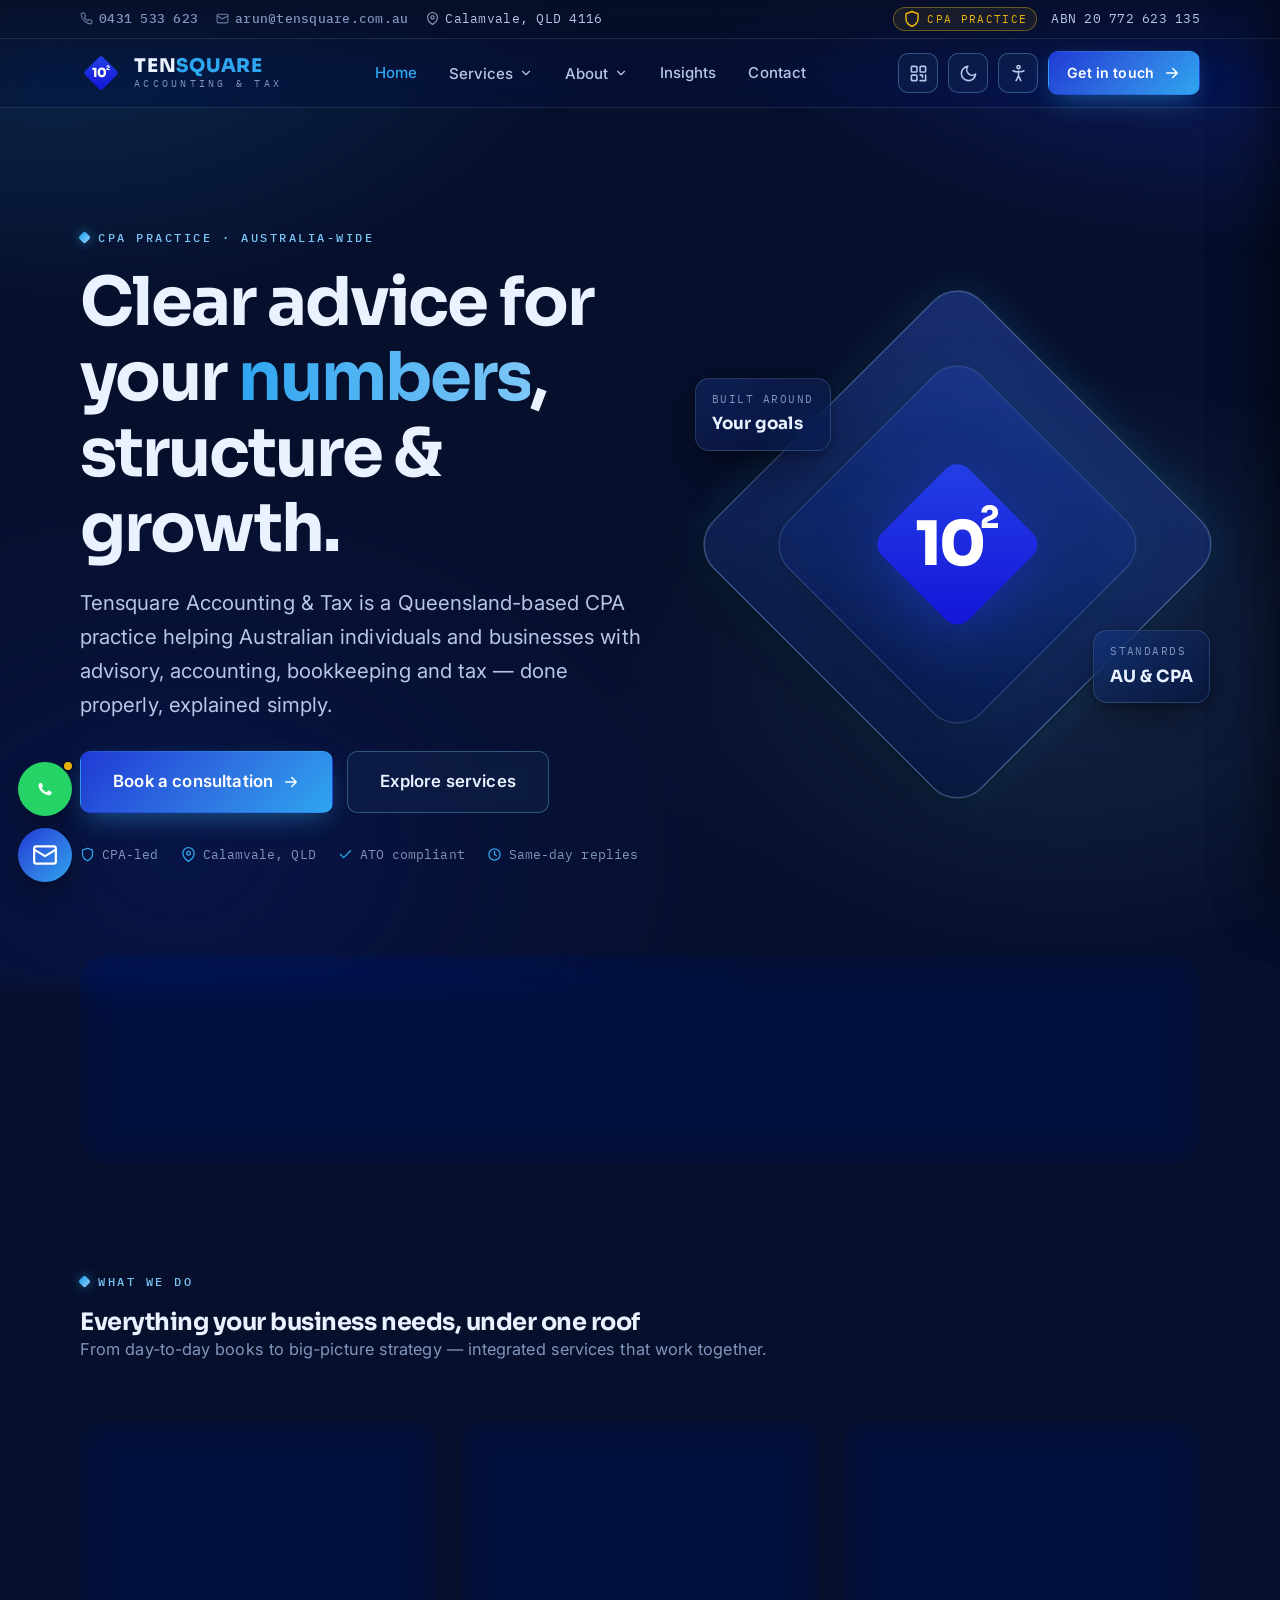
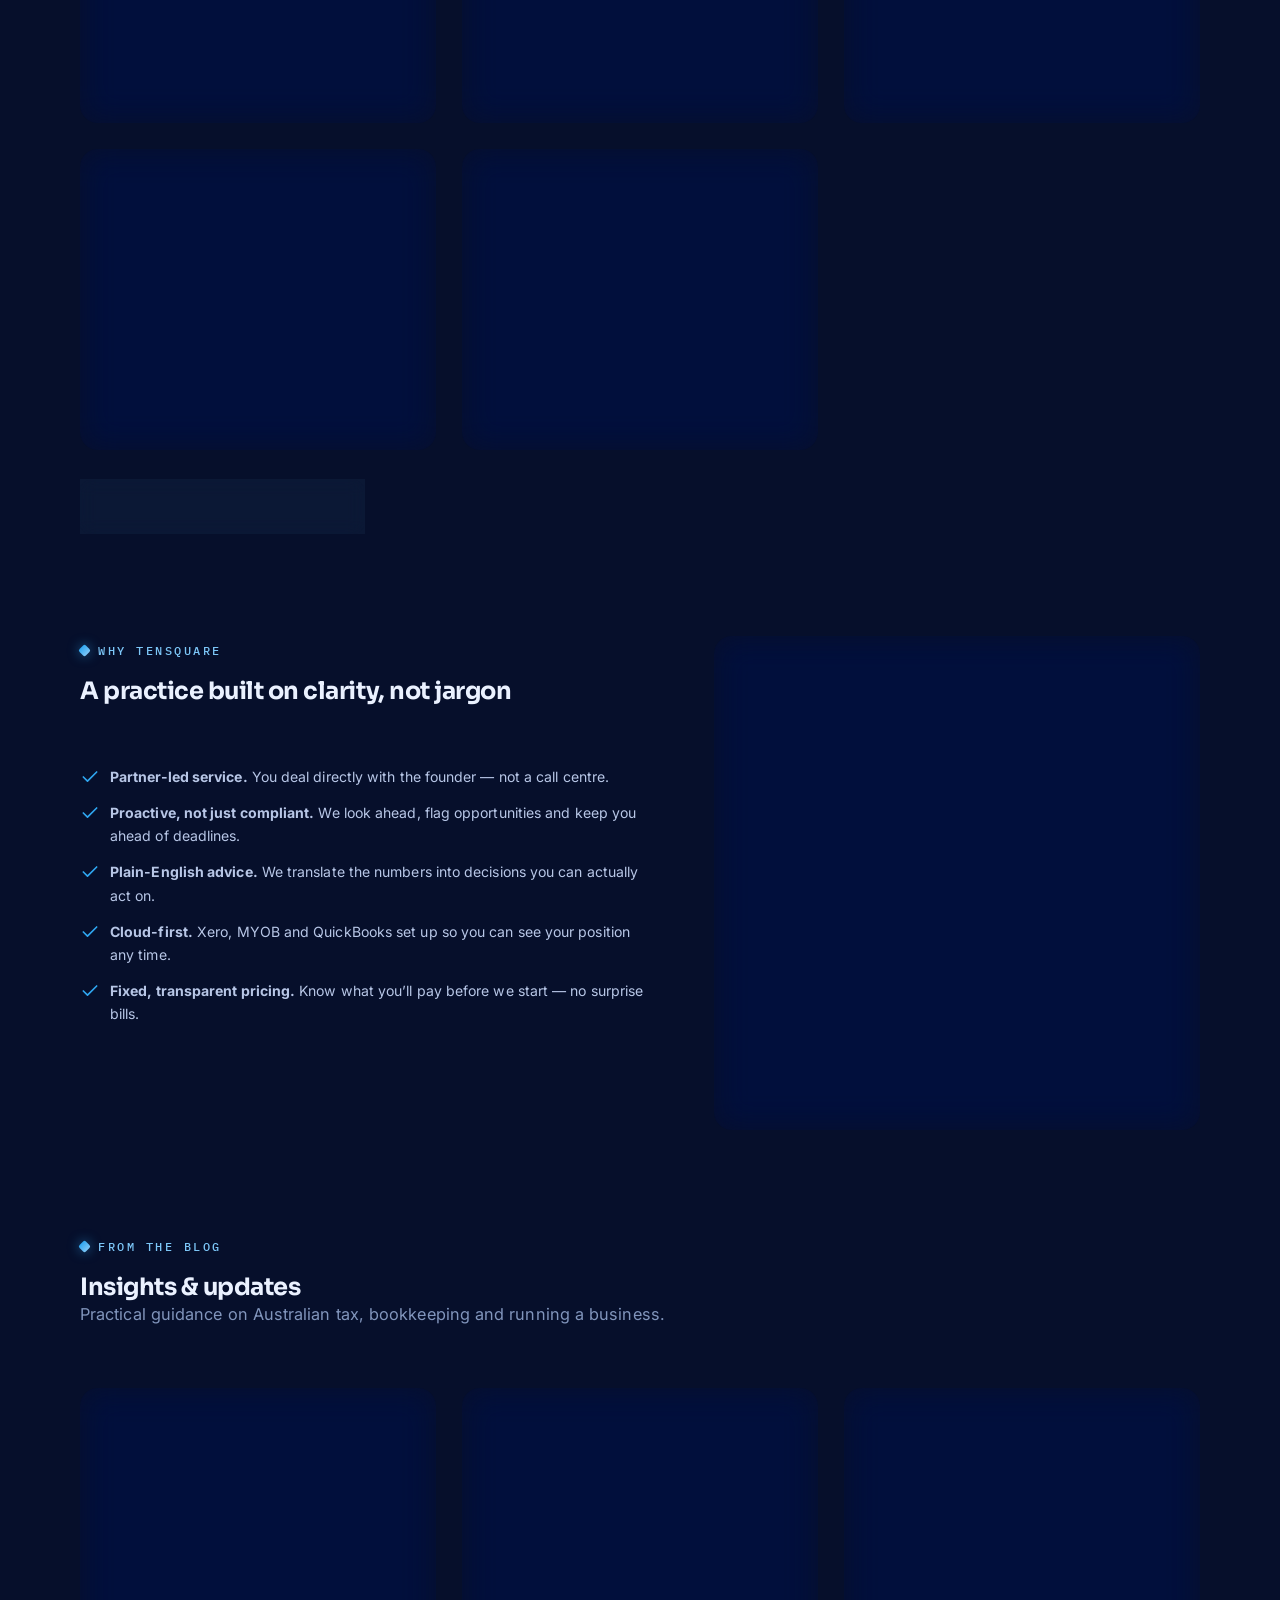
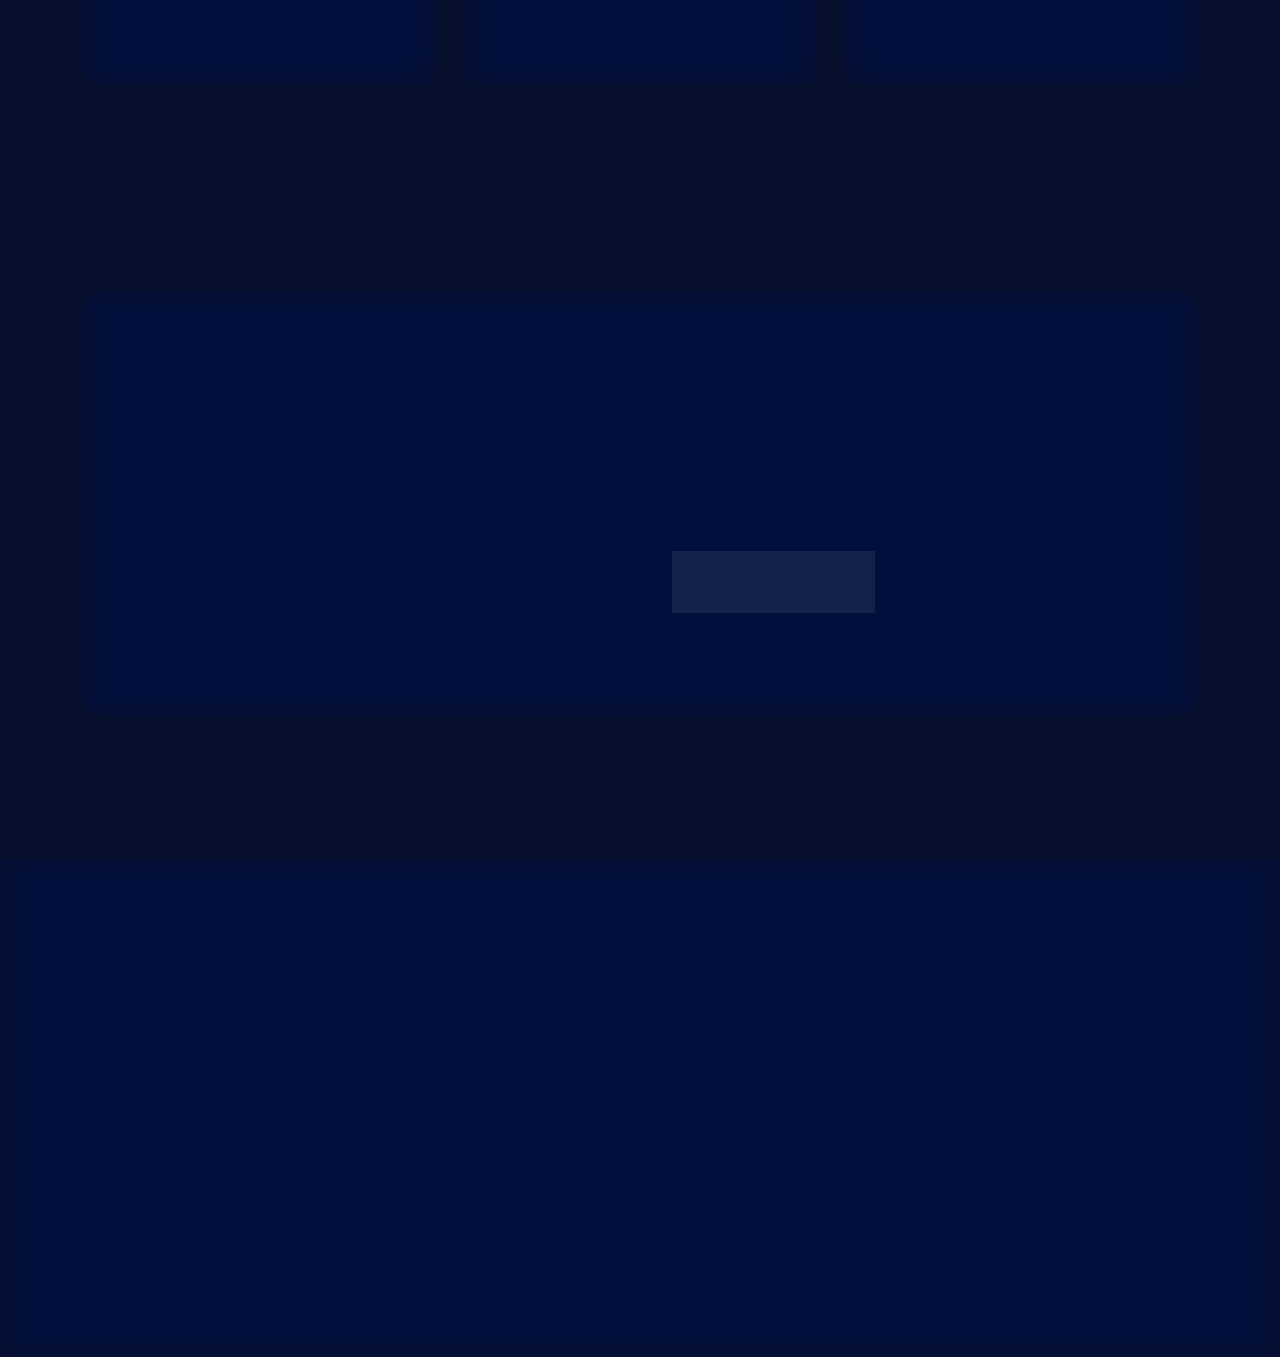
==== index.html @ 30f60955 "Add files via upload" ====
<!DOCTYPE html>
<html lang="en-AU" data-theme="dark">
<head>
<meta charset="utf-8">
<meta name="viewport" content="width=device-width, initial-scale=1">
<title>Tensquare Accounting &amp; Tax | CPA Advisory, Accounting &amp; Tax, Australia</title>
<meta name="description" content="Queensland-based CPA practice offering business advisory, finance, accounting, bookkeeping and tax compliance for individuals and businesses across Australia.">
<meta name="theme-color" content="#060F2B">
<link rel="canonical" href="https://tensquare.com.au/index.html">
<link rel="icon" href="data:image/svg+xml,%3Csvg xmlns='http://www.w3.org/2000/svg' viewBox='0 0 100 100'%3E%3Crect x='20' y='20' width='60' height='60' rx='8' transform='rotate(45 50 50)' fill='%231A1AE0'/%3E%3Ctext x='46' y='60' text-anchor='middle' font-family='sans-serif' font-weight='800' font-size='30' fill='white'%3E10%3C/text%3E%3Ctext x='66' y='42' text-anchor='middle' font-family='sans-serif' font-weight='800' font-size='15' fill='white'%3E2%3C/text%3E%3C/svg%3E">
<meta property="og:type" content="website">
<meta property="og:title" content="Tensquare Accounting &amp; Tax | CPA Advisory, Accounting &amp; Tax, Australia">
<meta property="og:description" content="Queensland-based CPA practice offering business advisory, finance, accounting, bookkeeping and tax compliance for individuals and businesses across Australia.">
<meta property="og:url" content="https://tensquare.com.au/index.html">
<meta property="og:site_name" content="Tensquare Accounting & Tax">
<meta name="twitter:card" content="summary_large_image">
<link rel="preconnect" href="https://fonts.googleapis.com">
<link rel="preconnect" href="https://fonts.gstatic.com" crossorigin>
<link href="https://fonts.googleapis.com/css2?family=Sora:wght@500;600;700;800&family=Inter:wght@400;500;600;700&family=IBM+Plex+Mono:wght@400;500&display=swap" rel="stylesheet">
<link rel="stylesheet" href="shared.css">
<script>(function(){try{var t=localStorage.getItem('tsq-theme')||'dark';document.documentElement.setAttribute('data-theme',t);var fs=localStorage.getItem('tsq-fs');if(fs)document.documentElement.style.setProperty('--a11y-fs',fs);['gray','underline','motion'].forEach(function(k){if(localStorage.getItem('tsq-a11y-'+k)==='1')document.documentElement.classList.add('a11y-'+k);});}catch(e){}})();</script>
<script type="application/ld+json">
{"@context":"https://schema.org","@type":"AccountingService","name":"Tensquare Accounting & Tax",
"description":"CPA practice in Calamvale, Queensland offering business advisory, finance, accounting, bookkeeping and tax compliance across Australia.",
"url":"https://tensquare.com.au","email":"arun@tensquare.com.au","telephone":"+61431533623","areaServed":"AU",
"address":{"@type":"PostalAddress","streetAddress":"16/20 Neiwand Street","addressLocality":"Calamvale","addressRegion":"QLD","postalCode":"4116","addressCountry":"AU"},
"founder":{"@type":"Person","name":"Arun Kalluparampil","jobTitle":"Principal & Founder"}}
</script>
</head>
<body>
<a href="#maincontent" class="skip">Skip to content</a>
<header class="nav">
  <div class="topbar">
    <div class="wrap">
      <div class="tb-left">
        <a class="tb-item" href="tel:0431533623"><svg class="" width="18" height="18" viewBox="0 0 24 24" fill="none" stroke="currentColor" stroke-width="2" stroke-linecap="round" stroke-linejoin="round" aria-hidden="true"><path d="M22 16.92v3a2 2 0 0 1-2.18 2 19.79 19.79 0 0 1-8.63-3.07 19.5 19.5 0 0 1-6-6 19.79 19.79 0 0 1-3.07-8.67A2 2 0 0 1 4.11 2h3a2 2 0 0 1 2 1.72c.13.96.36 1.9.7 2.81a2 2 0 0 1-.45 2.11L8.09 9.91a16 16 0 0 0 6 6l1.27-1.27a2 2 0 0 1 2.11-.45c.91.34 1.85.57 2.81.7A2 2 0 0 1 22 16.92z"/></svg>0431 533 623</a>
        <a class="tb-item hide-sm" href="mailto:arun@tensquare.com.au"><svg class="" width="18" height="18" viewBox="0 0 24 24" fill="none" stroke="currentColor" stroke-width="2" stroke-linecap="round" stroke-linejoin="round" aria-hidden="true"><rect x="2" y="4" width="20" height="16" rx="2"/><path d="m22 7-10 6L2 7"/></svg>arun@tensquare.com.au</a>
        <span class="tb-item hide-sm"><svg class="" width="18" height="18" viewBox="0 0 24 24" fill="none" stroke="currentColor" stroke-width="2" stroke-linecap="round" stroke-linejoin="round" aria-hidden="true"><path d="M21 10c0 7-9 13-9 13s-9-6-9-13a9 9 0 0 1 18 0z"/><circle cx="12" cy="10" r="3"/></svg>Calamvale, QLD 4116</span>
      </div>
      <div class="tb-right">
        <span class="cpa-chip"><svg class="" width="18" height="18" viewBox="0 0 24 24" fill="none" stroke="currentColor" stroke-width="2" stroke-linecap="round" stroke-linejoin="round" aria-hidden="true"><path d="M12 22s8-4 8-10V5l-8-3-8 3v7c0 6 8 10 8 10z"/></svg> CPA Practice</span>
        <span class="tb-item hide-sm">ABN 20 772 623 135</span>
      </div>
    </div>
  </div>
  <div class="navbar">
    <div class="wrap">
      <a class="brand" href="index.html" aria-label="Tensquare Accounting & Tax home">
        <svg class="mark" viewBox="0 0 100 100" role="img" aria-label="Tensquare mark">
  <defs>
    <linearGradient id="tsq" x1="0" y1="0" x2="1" y2="1">
      <stop offset="0" stop-color="var(--logo-diamond-1)"/>
      <stop offset="1" stop-color="var(--logo-diamond-2)"/>
    </linearGradient>
  </defs>
  <rect x="20" y="20" width="60" height="60" rx="8" transform="rotate(45 50 50)" fill="url(#tsq)"/>
  <g fill="var(--logo-glyph)">
    <text x="46" y="60" text-anchor="middle" font-family="Sora, sans-serif" font-weight="800" font-size="30" letter-spacing="-1">10</text>
    <text x="66" y="42" text-anchor="middle" font-family="Sora, sans-serif" font-weight="800" font-size="15">2</text>
  </g>
</svg>
        <span class="word"><span class="t1">TEN<b>SQUARE</b></span><span class="t2">Accounting &amp; Tax</span></span>
      </a>
      <nav aria-label="Primary">
        <ul class="menu">
          <li><a href="index.html" class="active">Home</a></li>
          <li class="has-drop"><button class="navlink" aria-haspopup="true">Services <svg class="chev" width="18" height="18" viewBox="0 0 24 24" fill="none" stroke="currentColor" stroke-width="2" stroke-linecap="round" stroke-linejoin="round" aria-hidden="true"><path d="M6 9l6 6 6-6"/></svg></button>
            <div class="dropdown"><a href="services.html#advisory"><span class="di"><svg class="" width="18" height="18" viewBox="0 0 24 24" fill="none" stroke="currentColor" stroke-width="2" stroke-linecap="round" stroke-linejoin="round" aria-hidden="true"><path d="M3 3v18h18"/><path d="m19 9-5 5-4-4-4 4"/></svg></span><span><span class="dt">Business Advisory</span><span class="dd">Strategy, structure &amp; growth</span></span></a><a href="services.html#finance"><span class="di"><svg class="" width="18" height="18" viewBox="0 0 24 24" fill="none" stroke="currentColor" stroke-width="2" stroke-linecap="round" stroke-linejoin="round" aria-hidden="true"><path d="M12 1v22M17 5H9.5a3.5 3.5 0 0 0 0 7h5a3.5 3.5 0 0 1 0 7H6"/></svg></span><span><span class="dt">Finance</span><span class="dd">Cash flow, forecasting &amp; CFO support</span></span></a><a href="services.html#accounting"><span class="di"><svg class="" width="18" height="18" viewBox="0 0 24 24" fill="none" stroke="currentColor" stroke-width="2" stroke-linecap="round" stroke-linejoin="round" aria-hidden="true"><rect x="4" y="2" width="16" height="20" rx="2"/><path d="M8 6h8M8 10h8M8 14h5"/></svg></span><span><span class="dt">Accounting</span><span class="dd">Year-end accounts &amp; financials</span></span></a><a href="services.html#bookkeeping"><span class="di"><svg class="" width="18" height="18" viewBox="0 0 24 24" fill="none" stroke="currentColor" stroke-width="2" stroke-linecap="round" stroke-linejoin="round" aria-hidden="true"><path d="M4 19.5A2.5 2.5 0 0 1 6.5 17H20"/><path d="M6.5 2H20v20H6.5A2.5 2.5 0 0 1 4 19.5v-15A2.5 2.5 0 0 1 6.5 2z"/></svg></span><span><span class="dt">Bookkeeping</span><span class="dd">BAS, payroll &amp; day-to-day books</span></span></a><a href="services.html#tax"><span class="di"><svg class="" width="18" height="18" viewBox="0 0 24 24" fill="none" stroke="currentColor" stroke-width="2" stroke-linecap="round" stroke-linejoin="round" aria-hidden="true"><path d="M3 9h18M9 21V9"/><rect x="3" y="3" width="18" height="18" rx="2"/></svg></span><span><span class="dt">Tax Compliance</span><span class="dd">Returns, planning &amp; ATO matters</span></span></a><a href="services.html"><span class="di"><svg class="" width="18" height="18" viewBox="0 0 24 24" fill="none" stroke="currentColor" stroke-width="2" stroke-linecap="round" stroke-linejoin="round" aria-hidden="true"><circle cx="12" cy="12" r="10"/><path d="M2 12h20M12 2a15 15 0 0 1 0 20 15 15 0 0 1 0-20z"/></svg></span><span><span class="dt">All Services &amp; Hub</span><span class="dd">Full services overview</span></span></a></div></li>
          <li class="has-drop"><button class="navlink" aria-haspopup="true">About <svg class="chev" width="18" height="18" viewBox="0 0 24 24" fill="none" stroke="currentColor" stroke-width="2" stroke-linecap="round" stroke-linejoin="round" aria-hidden="true"><path d="M6 9l6 6 6-6"/></svg></button>
            <div class="dropdown"><a href="about.html"><span class="di"><svg class="" width="18" height="18" viewBox="0 0 24 24" fill="none" stroke="currentColor" stroke-width="2" stroke-linecap="round" stroke-linejoin="round" aria-hidden="true"><circle cx="12" cy="12" r="10"/><path d="M12 16v-4M12 8h.01"/></svg></span><span><span class="dt">Our Story</span><span class="dd">About the practice</span></span></a><a href="team.html"><span class="di"><svg class="" width="18" height="18" viewBox="0 0 24 24" fill="none" stroke="currentColor" stroke-width="2" stroke-linecap="round" stroke-linejoin="round" aria-hidden="true"><path d="M17 21v-2a4 4 0 0 0-4-4H5a4 4 0 0 0-4 4v2"/><circle cx="9" cy="7" r="4"/><path d="M23 21v-2a4 4 0 0 0-3-3.87M16 3.13a4 4 0 0 1 0 7.75"/></svg></span><span><span class="dt">Our Team</span><span class="dd">Founder &amp; professionals</span></span></a><a href="testimonials.html"><span class="di"><svg class="" width="18" height="18" viewBox="0 0 24 24" fill="currentColor" stroke="none" aria-hidden="true"><path d="M12 2l3.09 6.26L22 9.27l-5 4.87 1.18 6.88L12 17.77l-6.18 3.25L7 14.14 2 9.27l6.91-1.01L12 2z"/></svg></span><span><span class="dt">Client Stories</span><span class="dd">Testimonials</span></span></a></div></li>
          <li><a href="insights.html">Insights</a></li>
          <li><a href="contact.html">Contact</a></li>
        </ul>
      </nav>
      <div class="nav-cta">
        <a href="business-card.html" class="icon-btn desk-only" title="Digital business card" aria-label="Digital business card"><svg class="" width="18" height="18" viewBox="0 0 24 24" fill="none" stroke="currentColor" stroke-width="2" stroke-linecap="round" stroke-linejoin="round" aria-hidden="true"><rect x="3" y="3" width="7" height="7" rx="1"/><rect x="14" y="3" width="7" height="7" rx="1"/><rect x="3" y="14" width="7" height="7" rx="1"/><path d="M14 14h3v3M21 14v7h-7"/></svg></a>
        <button class="icon-btn" id="themeToggle" title="Toggle light / dark" aria-label="Toggle light or dark theme"><svg class="" width="18" height="18" viewBox="0 0 24 24" fill="none" stroke="currentColor" stroke-width="2" stroke-linecap="round" stroke-linejoin="round" aria-hidden="true"><path d="M21 12.8A9 9 0 1 1 11.2 3a7 7 0 0 0 9.8 9.8z"/></svg></button>
        <button class="icon-btn" id="a11yToggle" title="Accessibility options" aria-label="Open accessibility options"><svg class="" width="18" height="18" viewBox="0 0 24 24" fill="none" stroke="currentColor" stroke-width="2" stroke-linecap="round" stroke-linejoin="round" aria-hidden="true"><circle cx="12" cy="4" r="2"/><path d="M19 8.5c-2 1-4.5 1.5-7 1.5s-5-.5-7-1.5M12 9v6M9 21l3-6 3 6"/></svg></button>
        <a href="contact.html" class="btn btn-primary btn-sm desk-only">Get in touch <svg class="" width="18" height="18" viewBox="0 0 24 24" fill="none" stroke="currentColor" stroke-width="2" stroke-linecap="round" stroke-linejoin="round" aria-hidden="true"><path d="M5 12h14M13 6l6 6-6 6"/></svg></a>
        <button class="icon-btn hamburger" id="hamburger" aria-label="Open menu" aria-expanded="false"><svg class="" width="18" height="18" viewBox="0 0 24 24" fill="none" stroke="currentColor" stroke-width="2" stroke-linecap="round" stroke-linejoin="round" aria-hidden="true"><path d="M3 6h18M3 12h18M3 18h18"/></svg></button>
      </div>
    </div>
  </div>
</header>

<div class="scrim" id="scrim"></div>
<aside class="mobile-menu" id="mobileMenu" aria-label="Mobile menu">
  <div class="mm-head">
    <span class="word"><span class="t1" style="color:var(--head);font-family:var(--font-d);font-weight:800;letter-spacing:.04em">TEN<b style="color:var(--azure)">SQUARE</b></span></span>
    <button class="icon-btn" id="mmClose" aria-label="Close menu"><svg class="" width="18" height="18" viewBox="0 0 24 24" fill="none" stroke="currentColor" stroke-width="2" stroke-linecap="round" stroke-linejoin="round" aria-hidden="true"><path d="M18 6 6 18M6 6l12 12"/></svg></button>
  </div>
  <a href="index.html">Home</a>
  <div class="mm-group"><div style="padding:13px 12px;color:var(--muted);font-family:var(--font-m);font-size:.74rem;letter-spacing:.12em;text-transform:uppercase">Services</div>
    <div class="mm-sub"><a href="services.html#advisory">Business Advisory</a><a href="services.html#finance">Finance</a><a href="services.html#accounting">Accounting</a><a href="services.html#bookkeeping">Bookkeeping</a><a href="services.html#tax">Tax Compliance</a><a href="services.html">All Services &amp; Hub</a></div></div>
  <div class="mm-group"><div style="padding:13px 12px;color:var(--muted);font-family:var(--font-m);font-size:.74rem;letter-spacing:.12em;text-transform:uppercase">About</div>
    <div class="mm-sub"><a href="about.html">Our Story</a><a href="team.html">Our Team</a><a href="testimonials.html">Client Stories</a></div></div>
  <a href="insights.html">Insights</a>
  <a href="contact.html">Contact</a>
  <a href="business-card.html">Digital Business Card</a>
  <a href="contact.html" class="btn btn-primary btn-block" style="margin-top:16px">Get in touch <svg class="" width="18" height="18" viewBox="0 0 24 24" fill="none" stroke="currentColor" stroke-width="2" stroke-linecap="round" stroke-linejoin="round" aria-hidden="true"><path d="M5 12h14M13 6l6 6-6 6"/></svg></a>
</aside>

<aside class="a11y-panel" id="a11yPanel" aria-label="Accessibility options">
  <div class="mm-head"><div><h3>Accessibility</h3></div><button class="icon-btn" id="a11yClose" aria-label="Close accessibility panel"><svg class="" width="18" height="18" viewBox="0 0 24 24" fill="none" stroke="currentColor" stroke-width="2" stroke-linecap="round" stroke-linejoin="round" aria-hidden="true"><path d="M18 6 6 18M6 6l12 12"/></svg></button></div>
  <p class="sub">Adjust the site for comfort. Your choices are remembered on this device.</p>
  <div class="a11y-row"><div><div class="lab">Text size</div><div class="desc">Scale all text (90&ndash;140%)</div></div>
    <div class="a11y-ctrl"><button id="fsMinus" aria-label="Decrease text size">A&minus;</button><button id="fsPlus" aria-label="Increase text size">A+</button></div></div>
  <div class="a11y-row"><div><div class="lab">Grayscale</div><div class="desc">Remove colour</div></div><button class="switch" id="swGray" role="switch" aria-checked="false" aria-label="Toggle grayscale"></button></div>
  <div class="a11y-row"><div><div class="lab">Underline links</div><div class="desc">Underline every link</div></div><button class="switch" id="swUnder" role="switch" aria-checked="false" aria-label="Toggle underline links"></button></div>
  <div class="a11y-row"><div><div class="lab">Reduce motion</div><div class="desc">Stop animations</div></div><button class="switch" id="swMotion" role="switch" aria-checked="false" aria-label="Toggle reduce motion"></button></div>
  <button class="btn btn-ghost btn-block" id="a11yReset" style="margin-top:18px">Reset all</button>
</aside>

<main id="maincontent">

<section class="hero">
  <div class="wrap">
    <div class="hero-grid">
      <div class="hero-copy">
        <span class="eyebrow">CPA Practice &middot; Australia-wide</span>
        <h1>Clear advice for your <span class="accent">numbers</span>, structure &amp; growth.</h1>
        <p class="lead">Tensquare Accounting &amp; Tax is a Queensland-based CPA practice helping Australian individuals and businesses with advisory, accounting, bookkeeping and tax &mdash; done properly, explained simply.</p>
        <div class="hero-cta">
          <a href="contact.html" class="btn btn-primary btn-lg">Book a consultation <svg class="" width="18" height="18" viewBox="0 0 24 24" fill="none" stroke="currentColor" stroke-width="2" stroke-linecap="round" stroke-linejoin="round" aria-hidden="true"><path d="M5 12h14M13 6l6 6-6 6"/></svg></a>
          <a href="services.html" class="btn btn-ghost btn-lg">Explore services</a>
        </div>
        <div class="hero-trust">
          <span><svg class="" width="18" height="18" viewBox="0 0 24 24" fill="none" stroke="currentColor" stroke-width="2" stroke-linecap="round" stroke-linejoin="round" aria-hidden="true"><path d="M12 22s8-4 8-10V5l-8-3-8 3v7c0 6 8 10 8 10z"/></svg> CPA-led</span>
          <span><svg class="" width="18" height="18" viewBox="0 0 24 24" fill="none" stroke="currentColor" stroke-width="2" stroke-linecap="round" stroke-linejoin="round" aria-hidden="true"><path d="M21 10c0 7-9 13-9 13s-9-6-9-13a9 9 0 0 1 18 0z"/><circle cx="12" cy="10" r="3"/></svg> Calamvale, QLD</span>
          <span><svg class="" width="18" height="18" viewBox="0 0 24 24" fill="none" stroke="currentColor" stroke-width="2" stroke-linecap="round" stroke-linejoin="round" aria-hidden="true"><path d="M20 6 9 17l-5-5"/></svg> ATO compliant</span>
          <span><svg class="" width="18" height="18" viewBox="0 0 24 24" fill="none" stroke="currentColor" stroke-width="2" stroke-linecap="round" stroke-linejoin="round" aria-hidden="true"><circle cx="12" cy="12" r="9"/><path d="M12 7v5l3 2"/></svg> Same-day replies</span>
        </div>
      </div>
      <div class="hero-visual">
        <div class="hero-diamond">
          <span class="ring"></span><span class="ring r2"></span>
          <svg class="mk" viewBox="0 0 100 100" role="img" aria-label="Tensquare mark">
  <defs>
    <linearGradient id="tsq" x1="0" y1="0" x2="1" y2="1">
      <stop offset="0" stop-color="var(--logo-diamond-1)"/>
      <stop offset="1" stop-color="var(--logo-diamond-2)"/>
    </linearGradient>
  </defs>
  <rect x="20" y="20" width="60" height="60" rx="8" transform="rotate(45 50 50)" fill="url(#tsq)"/>
  <g fill="var(--logo-glyph)">
    <text x="46" y="60" text-anchor="middle" font-family="Sora, sans-serif" font-weight="800" font-size="30" letter-spacing="-1">10</text>
    <text x="66" y="42" text-anchor="middle" font-family="Sora, sans-serif" font-weight="800" font-size="15">2</text>
  </g>
</svg>
        </div>
        <div class="hero-float hf-1"><div class="hf-k">Built around</div><div class="hf-v">Your goals</div></div>
        <div class="hero-float hf-2"><div class="hf-k">Standards</div><div class="hf-v">AU &amp; CPA</div></div>
      </div>
    </div>
  </div>
</section>

<section class="section" style="padding-top:0">
  <div class="wrap">
    <div class="grid g4 stats glass" style="border-radius:var(--rxl);padding:clamp(24px,3vw,36px)">
      <div class="stat"><div class="stat-n" style="font-family:var(--font-d);font-weight:800;font-size:clamp(1.6rem,3vw,2.3rem);color:var(--head)">5</div><div class="stat-l" style="color:var(--muted);font-size:.86rem;margin-top:4px">Core service areas</div></div>
      <div class="stat"><div class="stat-n" style="font-family:var(--font-d);font-weight:800;font-size:clamp(1.6rem,3vw,2.3rem);color:var(--head)">CPA</div><div class="stat-l" style="color:var(--muted);font-size:.86rem;margin-top:4px">Qualified &amp; regulated</div></div>
      <div class="stat"><div class="stat-n" style="font-family:var(--font-d);font-weight:800;font-size:clamp(1.6rem,3vw,2.3rem);color:var(--head)">AU</div><div class="stat-l" style="color:var(--muted);font-size:.86rem;margin-top:4px">Australia-wide service</div></div>
      <div class="stat"><div class="stat-n" style="font-family:var(--font-d);font-weight:800;font-size:clamp(1.6rem,3vw,2.3rem);color:var(--head)">1:1</div><div class="stat-l" style="color:var(--muted);font-size:.86rem;margin-top:4px">Personal partner contact</div></div>
    </div>
  </div>
</section>

<section class="section" style="padding-top:0">
  <div class="wrap">
    <div class="section-head"><span class="eyebrow">What we do</span><h2>Everything your business needs, under one roof</h2><p class="kicker">From day-to-day books to big-picture strategy &mdash; integrated services that work together.</p></div>
    <div class="grid g3"><a class="card glass" href="services.html#advisory" style="display:block">
  <span class="di" style="width:50px;height:50px;border-radius:13px;display:grid;place-items:center;color:var(--azure);background:var(--glass-bg-strong);border:1px solid var(--glass-stroke);margin-bottom:18px"><svg class="" width="18" height="18" viewBox="0 0 24 24" fill="none" stroke="currentColor" stroke-width="2" stroke-linecap="round" stroke-linejoin="round" aria-hidden="true"><path d="M3 3v18h18"/><path d="m19 9-5 5-4-4-4 4"/></svg></span>
  <h3 style="font-size:1.22rem;margin-bottom:8px">Business Advisory</h3>
  <p style="color:var(--muted);font-size:.95rem;margin-bottom:14px">Practical, plain-English advice to help you make confident decisions &mdash; from choosing the right business structure to planning your next stage of growth.</p>
  <span style="font-family:var(--font-m);font-size:.78rem;letter-spacing:.04em;color:var(--azure);display:inline-flex;align-items:center;gap:6px">Learn more <svg class="" width="18" height="18" viewBox="0 0 24 24" fill="none" stroke="currentColor" stroke-width="2" stroke-linecap="round" stroke-linejoin="round" aria-hidden="true"><path d="M5 12h14M13 6l6 6-6 6"/></svg></span>
</a><a class="card glass" href="services.html#finance" style="display:block">
  <span class="di" style="width:50px;height:50px;border-radius:13px;display:grid;place-items:center;color:var(--azure);background:var(--glass-bg-strong);border:1px solid var(--glass-stroke);margin-bottom:18px"><svg class="" width="18" height="18" viewBox="0 0 24 24" fill="none" stroke="currentColor" stroke-width="2" stroke-linecap="round" stroke-linejoin="round" aria-hidden="true"><path d="M12 1v22M17 5H9.5a3.5 3.5 0 0 0 0 7h5a3.5 3.5 0 0 1 0 7H6"/></svg></span>
  <h3 style="font-size:1.22rem;margin-bottom:8px">Finance</h3>
  <p style="color:var(--muted);font-size:.95rem;margin-bottom:14px">Outsourced finance support that gives you the numbers and insight of a CFO without the full-time cost &mdash; so you always know where you stand.</p>
  <span style="font-family:var(--font-m);font-size:.78rem;letter-spacing:.04em;color:var(--azure);display:inline-flex;align-items:center;gap:6px">Learn more <svg class="" width="18" height="18" viewBox="0 0 24 24" fill="none" stroke="currentColor" stroke-width="2" stroke-linecap="round" stroke-linejoin="round" aria-hidden="true"><path d="M5 12h14M13 6l6 6-6 6"/></svg></span>
</a><a class="card glass" href="services.html#accounting" style="display:block">
  <span class="di" style="width:50px;height:50px;border-radius:13px;display:grid;place-items:center;color:var(--azure);background:var(--glass-bg-strong);border:1px solid var(--glass-stroke);margin-bottom:18px"><svg class="" width="18" height="18" viewBox="0 0 24 24" fill="none" stroke="currentColor" stroke-width="2" stroke-linecap="round" stroke-linejoin="round" aria-hidden="true"><rect x="4" y="2" width="16" height="20" rx="2"/><path d="M8 6h8M8 10h8M8 14h5"/></svg></span>
  <h3 style="font-size:1.22rem;margin-bottom:8px">Accounting</h3>
  <p style="color:var(--muted);font-size:.95rem;margin-bottom:14px">Accurate, compliant financial statements prepared to Australian Accounting Standards &mdash; and explained in a way that actually makes sense.</p>
  <span style="font-family:var(--font-m);font-size:.78rem;letter-spacing:.04em;color:var(--azure);display:inline-flex;align-items:center;gap:6px">Learn more <svg class="" width="18" height="18" viewBox="0 0 24 24" fill="none" stroke="currentColor" stroke-width="2" stroke-linecap="round" stroke-linejoin="round" aria-hidden="true"><path d="M5 12h14M13 6l6 6-6 6"/></svg></span>
</a><a class="card glass" href="services.html#bookkeeping" style="display:block">
  <span class="di" style="width:50px;height:50px;border-radius:13px;display:grid;place-items:center;color:var(--azure);background:var(--glass-bg-strong);border:1px solid var(--glass-stroke);margin-bottom:18px"><svg class="" width="18" height="18" viewBox="0 0 24 24" fill="none" stroke="currentColor" stroke-width="2" stroke-linecap="round" stroke-linejoin="round" aria-hidden="true"><path d="M4 19.5A2.5 2.5 0 0 1 6.5 17H20"/><path d="M6.5 2H20v20H6.5A2.5 2.5 0 0 1 4 19.5v-15A2.5 2.5 0 0 1 6.5 2z"/></svg></span>
  <h3 style="font-size:1.22rem;margin-bottom:8px">Bookkeeping</h3>
  <p style="color:var(--muted);font-size:.95rem;margin-bottom:14px">Reliable, up-to-date books that keep you compliant and free you to run your business &mdash; with BAS and payroll handled properly.</p>
  <span style="font-family:var(--font-m);font-size:.78rem;letter-spacing:.04em;color:var(--azure);display:inline-flex;align-items:center;gap:6px">Learn more <svg class="" width="18" height="18" viewBox="0 0 24 24" fill="none" stroke="currentColor" stroke-width="2" stroke-linecap="round" stroke-linejoin="round" aria-hidden="true"><path d="M5 12h14M13 6l6 6-6 6"/></svg></span>
</a><a class="card glass" href="services.html#tax" style="display:block">
  <span class="di" style="width:50px;height:50px;border-radius:13px;display:grid;place-items:center;color:var(--azure);background:var(--glass-bg-strong);border:1px solid var(--glass-stroke);margin-bottom:18px"><svg class="" width="18" height="18" viewBox="0 0 24 24" fill="none" stroke="currentColor" stroke-width="2" stroke-linecap="round" stroke-linejoin="round" aria-hidden="true"><path d="M3 9h18M9 21V9"/><rect x="3" y="3" width="18" height="18" rx="2"/></svg></span>
  <h3 style="font-size:1.22rem;margin-bottom:8px">Tax Compliance</h3>
  <p style="color:var(--muted);font-size:.95rem;margin-bottom:14px">Tax done right &mdash; lodged on time, structured legally to minimise what you owe, and backed by clear advice when the ATO comes knocking.</p>
  <span style="font-family:var(--font-m);font-size:.78rem;letter-spacing:.04em;color:var(--azure);display:inline-flex;align-items:center;gap:6px">Learn more <svg class="" width="18" height="18" viewBox="0 0 24 24" fill="none" stroke="currentColor" stroke-width="2" stroke-linecap="round" stroke-linejoin="round" aria-hidden="true"><path d="M5 12h14M13 6l6 6-6 6"/></svg></span>
</a></div>
    <div class="pill-row" style="margin-top:30px"><a href="services.html" class="btn btn-ghost">View the full Services Hub <svg class="" width="18" height="18" viewBox="0 0 24 24" fill="none" stroke="currentColor" stroke-width="2" stroke-linecap="round" stroke-linejoin="round" aria-hidden="true"><path d="M5 12h14M13 6l6 6-6 6"/></svg></a></div>
  </div>
</section>

<section class="section" style="padding-top:0">
  <div class="wrap">
    <div class="hero-grid" style="align-items:start">
      <div>
        <div class="section-head"><span class="eyebrow">Why Tensquare</span><h2>A practice built on clarity, not jargon</h2></div>
        <div class="ticks">
          <div class="checkrow"><svg class="" width="18" height="18" viewBox="0 0 24 24" fill="none" stroke="currentColor" stroke-width="2" stroke-linecap="round" stroke-linejoin="round" aria-hidden="true"><path d="M20 6 9 17l-5-5"/></svg><span><b>Partner-led service.</b> You deal directly with the founder &mdash; not a call centre.</span></div>
          <div class="checkrow"><svg class="" width="18" height="18" viewBox="0 0 24 24" fill="none" stroke="currentColor" stroke-width="2" stroke-linecap="round" stroke-linejoin="round" aria-hidden="true"><path d="M20 6 9 17l-5-5"/></svg><span><b>Proactive, not just compliant.</b> We look ahead, flag opportunities and keep you ahead of deadlines.</span></div>
          <div class="checkrow"><svg class="" width="18" height="18" viewBox="0 0 24 24" fill="none" stroke="currentColor" stroke-width="2" stroke-linecap="round" stroke-linejoin="round" aria-hidden="true"><path d="M20 6 9 17l-5-5"/></svg><span><b>Plain-English advice.</b> We translate the numbers into decisions you can actually act on.</span></div>
          <div class="checkrow"><svg class="" width="18" height="18" viewBox="0 0 24 24" fill="none" stroke="currentColor" stroke-width="2" stroke-linecap="round" stroke-linejoin="round" aria-hidden="true"><path d="M20 6 9 17l-5-5"/></svg><span><b>Cloud-first.</b> Xero, MYOB and QuickBooks set up so you can see your position any time.</span></div>
          <div class="checkrow"><svg class="" width="18" height="18" viewBox="0 0 24 24" fill="none" stroke="currentColor" stroke-width="2" stroke-linecap="round" stroke-linejoin="round" aria-hidden="true"><path d="M20 6 9 17l-5-5"/></svg><span><b>Fixed, transparent pricing.</b> Know what you&rsquo;ll pay before we start &mdash; no surprise bills.</span></div>
        </div>
      </div>
      <div class="card glass glow">
        <span class="eyebrow"><svg class="" width="18" height="18" viewBox="0 0 24 24" fill="none" stroke="currentColor" stroke-width="2" stroke-linecap="round" stroke-linejoin="round" aria-hidden="true"><circle cx="6" cy="19" r="3"/><circle cx="18" cy="5" r="3"/><path d="M9 19h6a4 4 0 0 0 0-8H9a4 4 0 0 1 0-8h6"/></svg> How we work</span>
        <div class="steps" style="margin-top:8px">
          <div class="step glass"><span class="di" style="width:38px;height:38px;border-radius:10px;display:grid;place-items:center;color:var(--azure);background:var(--glass-bg-strong);border:1px solid var(--glass-stroke);flex:none">1</span><div><h3 style="font-size:1.05rem;margin-bottom:3px">Discover</h3><p style="color:var(--muted);font-size:.9rem">A free, no-obligation chat to understand your goals and where you are now.</p></div></div>
          <div class="step glass"><span class="di" style="width:38px;height:38px;border-radius:10px;display:grid;place-items:center;color:var(--azure);background:var(--glass-bg-strong);border:1px solid var(--glass-stroke);flex:none">2</span><div><h3 style="font-size:1.05rem;margin-bottom:3px">Plan</h3><p style="color:var(--muted);font-size:.9rem">A clear scope and fixed quote covering exactly what you need.</p></div></div>
          <div class="step glass"><span class="di" style="width:38px;height:38px;border-radius:10px;display:grid;place-items:center;color:var(--azure);background:var(--glass-bg-strong);border:1px solid var(--glass-stroke);flex:none">3</span><div><h3 style="font-size:1.05rem;margin-bottom:3px">Deliver</h3><p style="color:var(--muted);font-size:.9rem">We get to work, keep you informed, and stay available year-round.</p></div></div>
        </div>
      </div>
    </div>
  </div>
</section>

<section class="section" style="padding-top:0">
  <div class="wrap">
    <div class="section-head"><span class="eyebrow">From the blog</span><h2>Insights &amp; updates</h2><p class="kicker">Practical guidance on Australian tax, bookkeeping and running a business.</p></div>
    <div class="grid g3">
      <a class="card glass" href="post-tax-time-2026.html" style="display:block">
  <span class="chip" style="margin-bottom:14px;display:inline-block">Tax</span>
  <h3 style="font-size:1.14rem;margin-bottom:8px;line-height:1.3">Tax time 2026: what individuals &amp; small businesses should prepare</h3>
  <p style="color:var(--muted);font-size:.92rem;margin-bottom:14px">A simple checklist to get organised before you lodge &mdash; deductions, records and key dates.</p>
  <span style="font-family:var(--font-m);font-size:.78rem;color:var(--azure);display:inline-flex;align-items:center;gap:6px">Read article <svg class="" width="18" height="18" viewBox="0 0 24 24" fill="none" stroke="currentColor" stroke-width="2" stroke-linecap="round" stroke-linejoin="round" aria-hidden="true"><path d="M5 12h14M13 6l6 6-6 6"/></svg></span>
</a>
      <a class="card glass" href="post-bas-bookkeeping.html" style="display:block">
  <span class="chip" style="margin-bottom:14px;display:inline-block">Bookkeeping</span>
  <h3 style="font-size:1.14rem;margin-bottom:8px;line-height:1.3">BAS without the stress: a quarterly rhythm that works</h3>
  <p style="color:var(--muted);font-size:.92rem;margin-bottom:14px">How a little monthly discipline makes Business Activity Statements painless.</p>
  <span style="font-family:var(--font-m);font-size:.78rem;color:var(--azure);display:inline-flex;align-items:center;gap:6px">Read article <svg class="" width="18" height="18" viewBox="0 0 24 24" fill="none" stroke="currentColor" stroke-width="2" stroke-linecap="round" stroke-linejoin="round" aria-hidden="true"><path d="M5 12h14M13 6l6 6-6 6"/></svg></span>
</a>
      <a class="card glass" href="post-business-structure.html" style="display:block">
  <span class="chip" style="margin-bottom:14px;display:inline-block">Advisory</span>
  <h3 style="font-size:1.14rem;margin-bottom:8px;line-height:1.3">Sole trader, company or trust? Choosing the right structure</h3>
  <p style="color:var(--muted);font-size:.92rem;margin-bottom:14px">The trade-offs of each Australian business structure &mdash; in plain English.</p>
  <span style="font-family:var(--font-m);font-size:.78rem;color:var(--azure);display:inline-flex;align-items:center;gap:6px">Read article <svg class="" width="18" height="18" viewBox="0 0 24 24" fill="none" stroke="currentColor" stroke-width="2" stroke-linecap="round" stroke-linejoin="round" aria-hidden="true"><path d="M5 12h14M13 6l6 6-6 6"/></svg></span>
</a>
    </div>
  </div>
</section>


<section class="section">
  <div class="wrap">
    <div class="cta-band glass glow">
      <span class="eyebrow" style="justify-content:center"><svg class="" width="18" height="18" viewBox="0 0 24 24" fill="none" stroke="currentColor" stroke-width="2" stroke-linecap="round" stroke-linejoin="round" aria-hidden="true"><path d="M12 3v4M12 17v4M3 12h4M17 12h4M5.6 5.6l2.8 2.8M15.6 15.6l2.8 2.8M18.4 5.6l-2.8 2.8M8.4 15.6l-2.8 2.8"/></svg> Let&rsquo;s talk</span>
      <h2 style="font-size:clamp(1.8rem,4vw,2.8rem);margin-bottom:14px">Ready when you are.</h2>
      <p class="kicker" style="max-width:620px;margin:0 auto 26px">Book a free, no-obligation chat and see how we can help your business or personal finances.</p>
      <div class="hero-cta" style="justify-content:center"><a href="contact.html" class="btn btn-primary btn-lg">Book a consultation <svg class="" width="18" height="18" viewBox="0 0 24 24" fill="none" stroke="currentColor" stroke-width="2" stroke-linecap="round" stroke-linejoin="round" aria-hidden="true"><path d="M5 12h14M13 6l6 6-6 6"/></svg></a><a href="services.html" class="btn btn-ghost btn-lg">Explore services</a></div>
    </div>
  </div>
</section>

</main>

<footer class="site">
  <div class="wrap">
    <div class="footer-main">
      <div class="f-about">
        <a class="brand" href="index.html" aria-label="Tensquare Accounting & Tax home"><svg class="mark" viewBox="0 0 100 100" role="img" aria-label="Tensquare mark">
  <defs>
    <linearGradient id="tsq" x1="0" y1="0" x2="1" y2="1">
      <stop offset="0" stop-color="var(--logo-diamond-1)"/>
      <stop offset="1" stop-color="var(--logo-diamond-2)"/>
    </linearGradient>
  </defs>
  <rect x="20" y="20" width="60" height="60" rx="8" transform="rotate(45 50 50)" fill="url(#tsq)"/>
  <g fill="var(--logo-glyph)">
    <text x="46" y="60" text-anchor="middle" font-family="Sora, sans-serif" font-weight="800" font-size="30" letter-spacing="-1">10</text>
    <text x="66" y="42" text-anchor="middle" font-family="Sora, sans-serif" font-weight="800" font-size="15">2</text>
  </g>
</svg>
          <span class="word"><span class="t1">TEN<b>SQUARE</b></span><span class="t2">Accounting &amp; Tax</span></span></a>
        <p>A Queensland-based CPA practice helping Australian individuals and businesses with advisory, accounting, bookkeeping and tax &mdash; clear advice, done properly.</p>
        <span class="cpa-chip"><svg class="" width="18" height="18" viewBox="0 0 24 24" fill="none" stroke="currentColor" stroke-width="2" stroke-linecap="round" stroke-linejoin="round" aria-hidden="true"><path d="M12 22s8-4 8-10V5l-8-3-8 3v7c0 6 8 10 8 10z"/></svg> CPA Practice</span>
      </div>
      <div><h4>Services</h4><ul><li><a href="services.html#advisory">Business Advisory</a></li><li><a href="services.html#finance">Finance</a></li><li><a href="services.html#accounting">Accounting</a></li><li><a href="services.html#bookkeeping">Bookkeeping</a></li><li><a href="services.html#tax">Tax Compliance</a></li><li><a href="services.html">Services Hub</a></li></ul></div>
      <div><h4>Company</h4><ul>
        <li><a href="about.html">About</a></li>
        <li><a href="team.html">Our Team</a></li>
        <li><a href="insights.html">Insights</a></li>
        <li><a href="testimonials.html">Client Stories</a></li>
        <li><a href="business-card.html">Digital Card</a></li>
        <li><a href="contact.html">Contact</a></li>
      </ul></div>
      <div>
        <h4>Get in touch</h4>
        <div class="f-contact">
          <a href="tel:0431533623"><svg class="" width="18" height="18" viewBox="0 0 24 24" fill="none" stroke="currentColor" stroke-width="2" stroke-linecap="round" stroke-linejoin="round" aria-hidden="true"><path d="M22 16.92v3a2 2 0 0 1-2.18 2 19.79 19.79 0 0 1-8.63-3.07 19.5 19.5 0 0 1-6-6 19.79 19.79 0 0 1-3.07-8.67A2 2 0 0 1 4.11 2h3a2 2 0 0 1 2 1.72c.13.96.36 1.9.7 2.81a2 2 0 0 1-.45 2.11L8.09 9.91a16 16 0 0 0 6 6l1.27-1.27a2 2 0 0 1 2.11-.45c.91.34 1.85.57 2.81.7A2 2 0 0 1 22 16.92z"/></svg><span>0431 533 623</span></a>
          <a href="mailto:arun@tensquare.com.au"><svg class="" width="18" height="18" viewBox="0 0 24 24" fill="none" stroke="currentColor" stroke-width="2" stroke-linecap="round" stroke-linejoin="round" aria-hidden="true"><rect x="2" y="4" width="20" height="16" rx="2"/><path d="m22 7-10 6L2 7"/></svg><span>arun@tensquare.com.au</span></a>
          <a href="https://www.google.com/maps/search/?api=1&amp;query=16/20+Neiwand+Street,+Calamvale+QLD+4116" target="_blank" rel="noopener"><svg class="" width="18" height="18" viewBox="0 0 24 24" fill="none" stroke="currentColor" stroke-width="2" stroke-linecap="round" stroke-linejoin="round" aria-hidden="true"><path d="M21 10c0 7-9 13-9 13s-9-6-9-13a9 9 0 0 1 18 0z"/><circle cx="12" cy="10" r="3"/></svg><span>16/20 Neiwand Street, Calamvale QLD 4116</span></a>
        </div>
        <h4 style="margin-top:22px">Newsletter</h4>
        <p style="font-size:.86rem;color:var(--muted);margin-bottom:6px">Occasional Australian tax &amp; business updates.</p>
        <form class="news-form" id="newsForm">
          <input type="email" id="newsEmail" placeholder="you@email.com" aria-label="Email for newsletter" required>
          <button class="btn btn-primary btn-sm" type="submit">Join</button>
        </form>
        <div class="form-status" id="newsStatus"></div>
      </div>
    </div>
    <div class="footer-bottom">
      <div>
        <p>&copy; 2026 Tensquare Accounting & Tax. All rights reserved. &nbsp;<span class="abn-line">ABN 20 772 623 135</span></p>
        <p class="psl">Liability limited by a scheme approved under Professional Standards Legislation.</p>
      </div>
      <div class="legal-links">
        <a href="privacy.html">Privacy</a>
        <a href="terms.html">Terms</a>
        <a href="contact.html">Contact</a>
      </div>
    </div>
  </div>
</footer>

<div class="floats">
  <button class="float-btn float-wa" id="waOpen" aria-label="Chat on WhatsApp" title="WhatsApp"><svg class="" width="18" height="18" viewBox="0 0 24 24" fill="currentColor" stroke="none" aria-hidden="true"><path d="M17.5 14.4c-.3-.15-1.7-.85-2-.95-.27-.1-.47-.15-.67.15-.2.3-.77.94-.94 1.13-.17.2-.35.22-.65.07-.3-.15-1.26-.46-2.4-1.48-.9-.8-1.5-1.77-1.67-2.07-.17-.3-.02-.46.13-.6.13-.13.3-.35.45-.52.15-.17.2-.3.3-.5.1-.2.05-.37-.02-.52-.08-.15-.67-1.6-.92-2.2-.24-.58-.49-.5-.67-.5l-.57-.01c-.2 0-.52.07-.8.37s-1.05 1.02-1.05 2.5 1.08 2.9 1.23 3.1c.15.2 2.12 3.24 5.14 4.54.72.31 1.28.5 1.71.63.72.23 1.37.2 1.89.12.58-.09 1.7-.7 1.94-1.36.24-.67.24-1.24.17-1.36-.07-.12-.27-.2-.57-.34z"/><path d="M12 2a10 10 0 0 0-8.6 15.06L2 22l5.05-1.32A10 10 0 1 0 12 2z" fill="none"/></svg><span class="pulse"></span></button>
  <button class="float-btn float-mail" id="mailOpen" aria-label="Send an email" title="Email"><svg class="" width="18" height="18" viewBox="0 0 24 24" fill="none" stroke="currentColor" stroke-width="2" stroke-linecap="round" stroke-linejoin="round" aria-hidden="true"><rect x="2" y="4" width="20" height="16" rx="2"/><path d="m22 7-10 6L2 7"/></svg></button>
</div>

<div class="popup" id="waPopup" role="dialog" aria-label="WhatsApp enquiry">
  <div class="popup-head"><span class="ph-ic" style="background:#25D366"><svg class="" width="18" height="18" viewBox="0 0 24 24" fill="currentColor" stroke="none" aria-hidden="true"><path d="M17.5 14.4c-.3-.15-1.7-.85-2-.95-.27-.1-.47-.15-.67.15-.2.3-.77.94-.94 1.13-.17.2-.35.22-.65.07-.3-.15-1.26-.46-2.4-1.48-.9-.8-1.5-1.77-1.67-2.07-.17-.3-.02-.46.13-.6.13-.13.3-.35.45-.52.15-.17.2-.3.3-.5.1-.2.05-.37-.02-.52-.08-.15-.67-1.6-.92-2.2-.24-.58-.49-.5-.67-.5l-.57-.01c-.2 0-.52.07-.8.37s-1.05 1.02-1.05 2.5 1.08 2.9 1.23 3.1c.15.2 2.12 3.24 5.14 4.54.72.31 1.28.5 1.71.63.72.23 1.37.2 1.89.12.58-.09 1.7-.7 1.94-1.36.24-.67.24-1.24.17-1.36-.07-.12-.27-.2-.57-.34z"/><path d="M12 2a10 10 0 0 0-8.6 15.06L2 22l5.05-1.32A10 10 0 1 0 12 2z" fill="none"/></svg></span>
    <div><div class="ph-t">Chat on WhatsApp</div><div class="ph-s">Quick reply, usually same business day</div></div>
    <button class="ph-x" data-close="waPopup" aria-label="Close"><svg class="" width="18" height="18" viewBox="0 0 24 24" fill="none" stroke="currentColor" stroke-width="2" stroke-linecap="round" stroke-linejoin="round" aria-hidden="true"><path d="M18 6 6 18M6 6l12 12"/></svg></button></div>
  <div class="popup-body">
    <p>What can we help with? We&rsquo;ll prepare a message for you.</p>
    <div class="chips" id="waChips"></div>
    <input class="input" id="waName" placeholder="Your name" style="margin-bottom:10px">
    <textarea class="textarea" id="waMsg" placeholder="A short note (optional)" style="min-height:80px"></textarea>
    <div class="draft-prev" id="waDraft"></div>
    <a class="btn btn-primary btn-block" id="waSend">Open WhatsApp <svg class="" width="18" height="18" viewBox="0 0 24 24" fill="none" stroke="currentColor" stroke-width="2" stroke-linecap="round" stroke-linejoin="round" aria-hidden="true"><path d="M5 12h14M13 6l6 6-6 6"/></svg></a>
  </div>
</div>

<div class="popup" id="mailPopup" role="dialog" aria-label="Email enquiry">
  <div class="popup-head"><span class="ph-ic" style="background:var(--grad-main)"><svg class="" width="18" height="18" viewBox="0 0 24 24" fill="none" stroke="currentColor" stroke-width="2" stroke-linecap="round" stroke-linejoin="round" aria-hidden="true"><rect x="2" y="4" width="20" height="16" rx="2"/><path d="m22 7-10 6L2 7"/></svg></span>
    <div><div class="ph-t">Send an email</div><div class="ph-s">arun@tensquare.com.au</div></div>
    <button class="ph-x" data-close="mailPopup" aria-label="Close"><svg class="" width="18" height="18" viewBox="0 0 24 24" fill="none" stroke="currentColor" stroke-width="2" stroke-linecap="round" stroke-linejoin="round" aria-hidden="true"><path d="M18 6 6 18M6 6l12 12"/></svg></button></div>
  <div class="popup-body">
    <p>Tell us what you need and we&rsquo;ll open a pre-filled email.</p>
    <div class="chips" id="mailChips"></div>
    <input class="input" id="mailName" placeholder="Your name" style="margin-bottom:10px">
    <textarea class="textarea" id="mailMsg" placeholder="A short note (optional)" style="min-height:80px"></textarea>
    <div class="draft-prev" id="mailDraft"></div>
    <a class="btn btn-primary btn-block" id="mailSend">Open email <svg class="" width="18" height="18" viewBox="0 0 24 24" fill="none" stroke="currentColor" stroke-width="2" stroke-linecap="round" stroke-linejoin="round" aria-hidden="true"><path d="M5 12h14M13 6l6 6-6 6"/></svg></a>
  </div>
</div>

<button class="gotop" id="gotop" aria-label="Back to top"><svg class="" width="18" height="18" viewBox="0 0 24 24" fill="none" stroke="currentColor" stroke-width="2" stroke-linecap="round" stroke-linejoin="round" aria-hidden="true"><path d="M12 19V5M5 12l7-7 7 7"/></svg></button>

<script>
(function(){
  "use strict";
  var root=document.documentElement, LS=window.localStorage;
  function save(k,v){try{LS.setItem(k,v);}catch(e){}}
  function read(k){try{return LS.getItem(k);}catch(e){return null;}}
  function $(s,c){return (c||document).querySelector(s);}
  function $all(s,c){return Array.prototype.slice.call((c||document).querySelectorAll(s));}

  /* ---------- Theme ---------- */
  function applyThemeIcon(){
    var t=root.getAttribute('data-theme'), btn=$('#themeToggle');
    if(!btn) return;
    btn.setAttribute('aria-label', t==='dark' ? 'Switch to light theme' : 'Switch to dark theme');
    btn.title = t==='dark' ? 'Switch to light' : 'Switch to dark';
  }
  applyThemeIcon();
  var themeBtn=$('#themeToggle');
  if(themeBtn) themeBtn.addEventListener('click',function(){
    var cur=root.getAttribute('data-theme')==='dark'?'light':'dark';
    root.setAttribute('data-theme',cur); save('tsq-theme',cur); applyThemeIcon();
  });

  /* ---------- Mobile menu ---------- */
  var mm=$('#mobileMenu'), scrim=$('#scrim'), burger=$('#hamburger');
  function openMM(){ if(!mm)return; mm.classList.add('open'); scrim.classList.add('open'); if(burger)burger.setAttribute('aria-expanded','true'); document.body.style.overflow='hidden'; }
  function closeMM(){ if(!mm)return; mm.classList.remove('open'); if(!anyPanelOpen())scrim.classList.remove('open'); if(burger)burger.setAttribute('aria-expanded','false'); document.body.style.overflow=''; }
  if(burger) burger.addEventListener('click',openMM);
  var mmClose=$('#mmClose'); if(mmClose) mmClose.addEventListener('click',closeMM);
  $all('#mobileMenu a').forEach(function(a){a.addEventListener('click',closeMM);});

  /* ---------- Accessibility panel ---------- */
  var a11y=$('#a11yPanel');
  function openA11y(){ if(!a11y)return; a11y.classList.add('open'); scrim.classList.add('open'); }
  function closeA11y(){ if(!a11y)return; a11y.classList.remove('open'); if(!anyPanelOpen())scrim.classList.remove('open'); }
  function anyPanelOpen(){ return (mm&&mm.classList.contains('open'))||(a11y&&a11y.classList.contains('open')); }
  var a11yBtn=$('#a11yToggle'); if(a11yBtn) a11yBtn.addEventListener('click',openA11y);
  var a11yClose=$('#a11yClose'); if(a11yClose) a11yClose.addEventListener('click',closeA11y);
  if(scrim) scrim.addEventListener('click',function(){closeMM();closeA11y();});
  document.addEventListener('keydown',function(e){ if(e.key==='Escape'){closeMM();closeA11y();closeAllPopups();} });

  /* ---------- Text size ---------- */
  var fs=parseFloat(read('tsq-fs'))||1;
  function applyFs(){ fs=Math.min(1.4,Math.max(0.9,Math.round(fs*100)/100)); root.style.setProperty('--a11y-fs',fs); save('tsq-fs',fs); }
  applyFs();
  var fsP=$('#fsPlus'), fsM=$('#fsMinus');
  if(fsP) fsP.addEventListener('click',function(){fs+=0.1;applyFs();});
  if(fsM) fsM.addEventListener('click',function(){fs-=0.1;applyFs();});

  /* ---------- A11y switches ---------- */
  function bindSwitch(id,key,cls){
    var el=$('#'+id); if(!el)return;
    var on=read('tsq-a11y-'+key)==='1';
    el.classList.toggle('on',on); el.setAttribute('aria-checked',on?'true':'false');
    if(on) root.classList.add('a11y-'+cls);
    el.addEventListener('click',function(){
      var now=!el.classList.contains('on');
      el.classList.toggle('on',now); el.setAttribute('aria-checked',now?'true':'false');
      root.classList.toggle('a11y-'+cls,now); save('tsq-a11y-'+key,now?'1':'0');
    });
  }
  bindSwitch('swGray','gray','gray');
  bindSwitch('swUnder','underline','underline');
  bindSwitch('swMotion','motion','motion');
  var a11yReset=$('#a11yReset');
  if(a11yReset) a11yReset.addEventListener('click',function(){
    fs=1; applyFs();
    ['gray','underline','motion'].forEach(function(c){ root.classList.remove('a11y-'+c); save('tsq-a11y-'+c,'0'); });
    ['swGray','swUnder','swMotion'].forEach(function(id){ var el=$('#'+id); if(el){el.classList.remove('on');el.setAttribute('aria-checked','false');} });
  });

  /* ---------- Float popups + guided draft ---------- */
  var WA_NUMBER="61431533623", EMAIL="arun@tensquare.com.au";
  var TOPICS=["Business advisory","Accounting & year-end","Bookkeeping & BAS","Tax return / ATO","New business setup","General enquiry"];
  function buildChips(host,state){
    if(!host)return;
    TOPICS.forEach(function(t){
      var b=document.createElement('button'); b.type='button'; b.className='chip-btn'; b.textContent=t;
      b.addEventListener('click',function(){
        $all('.chip-btn',host).forEach(function(x){x.classList.remove('sel');});
        b.classList.add('sel'); state.topic=t; renderDraft(state);
      });
      host.appendChild(b);
    });
  }
  function renderDraft(state){
    var name=(state.nameEl&&state.nameEl.value.trim())||"";
    var note=(state.msgEl&&state.msgEl.value.trim())||"";
    var topic=state.topic||"General enquiry";
    var lines=["Hi Tensquare, I'd like to enquire about: "+topic+"."];
    if(note) lines.push(note);
    if(name) lines.push("\u2014 "+name);
    state.text=lines.join("\n");
    if(state.draftEl) state.draftEl.textContent=state.text;
  }
  function wireDraft(prefix){
    var pop=$('#'+prefix+'Popup'); if(!pop)return null;
    var state={ topic:null, text:"",
      nameEl:$('#'+prefix+'Name'), msgEl:$('#'+prefix+'Msg'), draftEl:$('#'+prefix+'Draft') };
    buildChips($('#'+prefix+'Chips'),state);
    if(state.nameEl) state.nameEl.addEventListener('input',function(){renderDraft(state);});
    if(state.msgEl) state.msgEl.addEventListener('input',function(){renderDraft(state);});
    renderDraft(state);
    return state;
  }
  var waState=wireDraft('wa'), mailState=wireDraft('mail');

  function openPopup(id){ closeAllPopups(); var p=$('#'+id); if(p)p.classList.add('open'); }
  function closeAllPopups(){ $all('.popup').forEach(function(p){p.classList.remove('open');}); }
  var waOpen=$('#waOpen'); if(waOpen) waOpen.addEventListener('click',function(){openPopup('waPopup');});
  var mailOpen=$('#mailOpen'); if(mailOpen) mailOpen.addEventListener('click',function(){openPopup('mailPopup');});
  $all('[data-close]').forEach(function(b){ b.addEventListener('click',function(){ var p=$('#'+b.getAttribute('data-close')); if(p)p.classList.remove('open'); }); });
  document.addEventListener('click',function(e){
    if(e.target.closest('.popup')||e.target.closest('.float-btn'))return;
    closeAllPopups();
  });

  var waSend=$('#waSend');
  if(waSend) waSend.addEventListener('click',function(){
    if(waState&&!waState.topic){var f=$('.chip-btn',$('#waChips'));if(f){f.click();}}
    var msg=(waState&&waState.text)||"Hi Tensquare, I'd like to make an enquiry.";
    window.location.href="https://wa.me/"+WA_NUMBER+"?text="+encodeURIComponent(msg);
  });
  var mailSend=$('#mailSend');
  if(mailSend) mailSend.addEventListener('click',function(){
    if(mailState&&!mailState.topic){var f=$('.chip-btn',$('#mailChips'));if(f){f.click();}}
    var topic=(mailState&&mailState.topic)||"General enquiry";
    var body=(mailState&&mailState.text)||"Hi Tensquare,";
    window.location.href="mailto:"+EMAIL+"?subject="+encodeURIComponent("Enquiry: "+topic)+"&body="+encodeURIComponent(body);
  });

  /* ---------- Go to top ---------- */
  var gotop=$('#gotop');
  function onScroll(){ if(!gotop)return; if(window.pageYOffset>520)gotop.classList.add('show'); else gotop.classList.remove('show'); }
  window.addEventListener('scroll',onScroll,{passive:true}); onScroll();
  if(gotop) gotop.addEventListener('click',function(){ window.scrollTo({top:0,behavior:'smooth'}); });

  /* ---------- Web3Forms helper ---------- */
  var W3F="YOUR_WEB3FORMS_ACCESS_KEY";
  function w3f(payload){
    return fetch('https://api.web3forms.com/submit',{
      method:'POST', headers:{'Content-Type':'application/json','Accept':'application/json'},
      body:JSON.stringify(payload)
    }).then(function(r){return r.json();});
  }
  function placeholderKey(){ return (!W3F || W3F.indexOf('YOUR_')===0); }

  /* ---------- Newsletter ---------- */
  var newsForm=$('#newsForm');
  if(newsForm) newsForm.addEventListener('submit',function(e){
    e.preventDefault();
    var st=$('#newsStatus'), email=$('#newsEmail');
    function show(cls,msg){ if(!st)return; st.className='form-status '+cls; st.textContent=msg; }
    if(!email||!email.value){ show('err','Please enter your email.'); return; }
    if(placeholderKey()){ show('ok','Thanks! Newsletter sign-up isn\u2019t connected yet \u2014 add your Web3Forms key to go live.'); newsForm.reset(); return; }
    show('ok','Subscribing\u2026');
    w3f({access_key:W3F, subject:'New newsletter sign-up', from_name:'Tensquare Website', email:email.value, _template:'table'})
      .then(function(d){ if(d.success){show('ok','Thanks for subscribing!');newsForm.reset();} else {show('err','Something went wrong. Please email us directly.');} })
      .catch(function(){ show('err','Network error. Please email us directly.'); });
  });

  /* ---------- Contact form (page-specific) ---------- */
  var cForm=$('#contactForm');
  if(cForm) cForm.addEventListener('submit',function(e){
    e.preventDefault();
    var st=$('#contactStatus');
    function show(cls,msg){ if(!st)return; st.className='form-status '+cls; st.textContent=msg; window.scrollTo({top:st.getBoundingClientRect().top+window.pageYOffset-120,behavior:'smooth'}); }
    var name=$('#cfName'), email=$('#cfEmail'), msg=$('#cfMsg');
    if(!name.value.trim()||!email.value.trim()||!msg.value.trim()){ show('err','Please complete name, email and message.'); return; }
    var btn=$('#cfSubmit'); if(btn){btn.disabled=true;}
    if(placeholderKey()){
      show('ok','Thanks '+name.value.trim()+'! This is a demo submission \u2014 add your Web3Forms key (see the guide) to receive real enquiries. You can also reach us on WhatsApp or email in the meantime.');
      cForm.reset(); if(btn){btn.disabled=false;} return;
    }
    show('ok','Sending\u2026');
    var payload={ access_key:W3F, subject:'New website enquiry from '+name.value.trim(), from_name:name.value.trim(), email:email.value.trim(),
      phone:($('#cfPhone')&&$('#cfPhone').value)||'', service:($('#cfService')&&$('#cfService').value)||'', message:msg.value.trim(), _template:'table' };
    w3f(payload).then(function(d){
      if(d.success){ show('ok','Thank you '+name.value.trim()+'! Your enquiry has been sent \u2014 we\u2019ll be in touch shortly.'); cForm.reset(); }
      else { show('err','Sorry, something went wrong. Please email us at '+EMAIL+'.'); }
      if(btn){btn.disabled=false;}
    }).catch(function(){ show('err','Network error. Please email us at '+EMAIL+'.'); if(btn){btn.disabled=false;} });
  });

  /* ---------- Footer year safety ---------- */
  $all('[data-year]').forEach(function(el){ el.textContent=new Date().getFullYear(); });

  /* ---------- Smooth in-page anchor offset ---------- */
  $all('a[href^="#"]').forEach(function(a){
    a.addEventListener('click',function(e){
      var id=a.getAttribute('href'); if(id.length<2)return;
      var t=document.querySelector(id); if(!t)return;
      e.preventDefault();
      var y=t.getBoundingClientRect().top+window.pageYOffset-90;
      window.scrollTo({top:y,behavior:'smooth'});
      if(history.replaceState) history.replaceState(null,'',id);
    });
  });
})();
</script>

</body>
</html>
---- shared.css ----
/* ═══════════════════════════════════════════════════════════════════
   TENSQUARE ACCOUNTING & TAX — BRAND SYSTEM
   Classy · Simple · Glassy (watery) · Light + Dark · Australia
   Logo-derived: royal blue #1530C9 · electric #1A1AF0 · azure #2FA6F0
                 deep navy #0A1A5C · CPA gold #E8B30B
   Type: Sora (display) · Inter (UI/body) · IBM Plex Mono (labels)
   Responsive: mobile · tablet · desktop · TV (1700px+)
═══════════════════════════════════════════════════════════════════ */

/* ===================== THEME TOKENS ===================== */
:root, html[data-theme="dark"]{
  --a11y-fs:1;
  color-scheme: dark;

  /* structural brand (constant across themes) */
  --brand:#1F3BD6; --brand-2:#3A57F0; --electric:#1A1AF0;
  --azure:#2FA6F0; --azure-lt:#7CC6F7; --azure-dp:#1C7FD0;
  --navy:#0A1A5C; --gold:#E8B30B; --gold-dp:#B98908;

  /* themed surfaces */
  --bg:#060F2B;             /* page background base */
  --bg-2:#0A1740;           /* raised band */
  --surface-solid:#0B1844;  /* dropdowns / popups */
  --menu-bg:linear-gradient(160deg,rgba(12,24,64,.97),rgba(7,15,40,.98));
  --nav-bg:linear-gradient(180deg,rgba(8,16,44,.72),rgba(8,16,44,.40));
  --nav-bg-2:linear-gradient(180deg,rgba(7,14,38,.92),rgba(7,14,38,.74));
  --footer-bg:linear-gradient(180deg,rgba(5,11,30,.55),rgba(5,11,30,.9));
  --code-bg:#081230;

  /* themed text */
  --head:#EAF1FF;           /* headings / strong text */
  --body:#B7C6E6;           /* body text */
  --muted:#8195BC;          /* secondary text */
  --link:#7CC6F7;           /* links / accent text */

  /* borders */
  --border:rgba(124,198,247,.16);
  --border-md:rgba(124,198,247,.30);

  /* buttons */
  --btn-ghost-bg:rgba(124,198,247,.05);
  --btn-ghost-bd:rgba(124,198,247,.34);

  /* glass (watery) */
  --glass-bg:linear-gradient(150deg,rgba(40,64,140,.34),rgba(9,20,54,.56));
  --glass-bg-strong:linear-gradient(150deg,rgba(52,80,170,.46),rgba(9,20,54,.68));
  --glass-stroke:rgba(124,198,247,.20);
  --glass-stroke-hi:rgba(160,210,250,.42);
  --glass-blur:saturate(160%) blur(16px);
  --glass-blur-lg:saturate(170%) blur(26px);
  --glass-hi:inset 0 1px 0 rgba(255,255,255,.18);
  --glass-shadow:0 18px 50px -12px rgba(0,0,0,.55),0 2px 8px rgba(0,0,0,.32);
  --glass-glow:0 0 44px -8px rgba(47,166,240,.34);
  --glass-sheen:rgba(255,255,255,.10);

  /* aurora glows */
  --au1:rgba(47,166,240,.18); --au2:rgba(31,59,214,.40);
  --au3:rgba(124,198,247,.12); --au4:rgba(10,26,92,.55);

  /* gradients */
  --grad-main:linear-gradient(135deg,#1F3BD6 0%,#2E6FE0 50%,#2FA6F0 100%);
  --grad-azure:linear-gradient(90deg,#2FA6F0,#7CC6F7);
  --grad-deep:linear-gradient(135deg,#0A1A5C,#1F3BD6);

  /* logo */
  --logo-diamond-1:#2440E6; --logo-diamond-2:#1414D8; --logo-glyph:#FFFFFF;

  /* type */
  --font-d:'Sora', system-ui, -apple-system, 'Segoe UI', sans-serif;
  --font-h:'Inter', system-ui, -apple-system, sans-serif;
  --font-b:'Inter', system-ui, -apple-system, sans-serif;
  --font-m:'IBM Plex Mono', ui-monospace, 'Courier New', monospace;

  /* sizing */
  --r:10px; --rl:18px; --rxl:26px;
  --shadow:0 18px 50px rgba(0,0,0,.40);
  --tr:all .26s cubic-bezier(.4,0,.2,1);
  --maxw:1200px;
}

/* ---------- LIGHT THEME ---------- */
html[data-theme="light"]{
  color-scheme: light;
  --bg:#EEF3FC;
  --bg-2:#FFFFFF;
  --surface-solid:#FFFFFF;
  --menu-bg:linear-gradient(160deg,rgba(255,255,255,.98),rgba(238,243,252,.99));
  --nav-bg:linear-gradient(180deg,rgba(255,255,255,.84),rgba(255,255,255,.6));
  --nav-bg-2:linear-gradient(180deg,rgba(255,255,255,.95),rgba(244,248,255,.86));
  --footer-bg:linear-gradient(180deg,rgba(224,233,249,.7),rgba(214,226,247,.93));
  --code-bg:#0B1844;

  --head:#0A1A5C;
  --body:#33415F;
  --muted:#566489;
  --link:#1666C2;

  --border:rgba(20,42,120,.14);
  --border-md:rgba(20,42,120,.26);

  --btn-ghost-bg:rgba(20,42,120,.05);
  --btn-ghost-bd:rgba(20,42,120,.24);

  --glass-bg:linear-gradient(150deg,rgba(255,255,255,.74),rgba(232,240,253,.52));
  --glass-bg-strong:linear-gradient(150deg,rgba(255,255,255,.88),rgba(228,238,252,.68));
  --glass-stroke:rgba(31,59,214,.14);
  --glass-stroke-hi:rgba(47,166,240,.42);
  --glass-hi:inset 0 1px 0 rgba(255,255,255,.7);
  --glass-shadow:0 16px 44px -16px rgba(20,42,120,.26),0 2px 8px rgba(20,42,120,.08);
  --glass-glow:0 0 44px -8px rgba(47,166,240,.26);
  --glass-sheen:rgba(255,255,255,.6);

  --au1:rgba(47,166,240,.22); --au2:rgba(31,59,214,.16);
  --au3:rgba(124,198,247,.20); --au4:rgba(190,212,245,.5);

  --logo-diamond-1:#2440E6; --logo-diamond-2:#1414D8; --logo-glyph:#FFFFFF;
}

/* ===================== RESET / BASE ===================== */
*{box-sizing:border-box;margin:0;padding:0}
html{scroll-behavior:smooth;font-size:calc(16px * var(--a11y-fs));-webkit-text-size-adjust:100%}
body{
  font-family:var(--font-b);
  background:var(--bg); color:var(--body);
  line-height:1.65; letter-spacing:.005em;
  min-height:100vh; overflow-x:hidden;
  -webkit-font-smoothing:antialiased; text-rendering:optimizeLegibility;
  position:relative;
}
img{max-width:100%;display:block}
a{color:var(--link);text-decoration:none;transition:var(--tr)}
a:hover{color:var(--azure)}
h1,h2,h3,h4{font-family:var(--font-d);color:var(--head);line-height:1.12;letter-spacing:-.02em;font-weight:700}
button{font-family:inherit;cursor:pointer;border:none;background:none;color:inherit}
ul{list-style:none}
:focus-visible{outline:3px solid var(--azure);outline-offset:3px;border-radius:6px}

/* aurora background */
body::before{
  content:""; position:fixed; inset:-10% -10% auto -10%; height:120vh; z-index:-2; pointer-events:none;
  background:
    radial-gradient(60% 50% at 12% 8%, var(--au1), transparent 60%),
    radial-gradient(55% 45% at 88% 4%, var(--au2), transparent 62%),
    radial-gradient(50% 48% at 78% 70%, var(--au3), transparent 60%),
    radial-gradient(60% 60% at 20% 88%, var(--au4), transparent 64%);
  filter:blur(8px);
}
body::after{
  content:""; position:fixed; inset:0; z-index:-3; pointer-events:none; background:var(--bg);
}

/* ===================== LAYOUT ===================== */
.wrap{max-width:var(--maxw);margin:0 auto;padding:0 clamp(18px,4vw,40px)}
.section{padding:clamp(56px,8vw,108px) 0}
.section.tight{padding:clamp(40px,5vw,64px) 0}
.center{text-align:center}
.skip{position:absolute;left:-999px;top:0;z-index:200;background:var(--brand);color:#fff;padding:12px 18px;border-radius:0 0 10px 0;font-weight:600}
.skip:focus{left:0}

/* eyebrow */
.eyebrow{
  display:inline-flex;align-items:center;gap:9px;
  font-family:var(--font-m);font-size:.72rem;font-weight:500;
  text-transform:uppercase;letter-spacing:.22em;color:var(--link);
  margin-bottom:18px;
}
.eyebrow::before{content:"";width:9px;height:9px;background:var(--grad-azure);transform:rotate(45deg);border-radius:2px;box-shadow:0 0 12px rgba(47,166,240,.6)}

.section-head{max-width:760px;margin-bottom:clamp(36px,5vw,60px)}
.section-head.center{margin-left:auto;margin-right:auto}
h2.title{font-size:clamp(1.9rem,4.4vw,3rem);margin-bottom:14px}
h3.title{font-size:clamp(1.35rem,2.6vw,1.85rem);margin-bottom:10px}
.lead{font-size:clamp(1.02rem,1.5vw,1.18rem);color:var(--body);max-width:62ch}
.kicker{color:var(--muted);font-size:1.02rem}

/* ===================== GLASS ===================== */
.glass{
  position:relative;background:var(--glass-bg);
  border:1px solid var(--glass-stroke);border-radius:var(--rl);
  backdrop-filter:var(--glass-blur);-webkit-backdrop-filter:var(--glass-blur);
  box-shadow:var(--glass-hi),var(--glass-shadow);
}
.glass::before{content:"";position:absolute;inset:0;border-radius:inherit;
  background:linear-gradient(150deg,var(--glass-sheen),transparent 42%);opacity:.7;pointer-events:none}
.glass.glow{box-shadow:var(--glass-hi),var(--glass-shadow),var(--glass-glow)}

/* ===================== BUTTONS ===================== */
.btn{
  display:inline-flex;align-items:center;justify-content:center;gap:9px;
  font-family:var(--font-h);font-weight:600;font-size:.98rem;letter-spacing:.01em;
  padding:13px 26px;border-radius:var(--r);cursor:pointer;transition:var(--tr);
  white-space:nowrap;border:1px solid transparent;
}
.btn svg{width:18px;height:18px}
.btn-primary{background:var(--grad-main);color:#fff;box-shadow:0 10px 28px -8px rgba(47,166,240,.5)}
.btn-primary:hover{color:#fff;transform:translateY(-2px);box-shadow:0 16px 36px -8px rgba(47,166,240,.62)}
.btn-ghost{background:var(--btn-ghost-bg);border-color:var(--btn-ghost-bd);color:var(--head);backdrop-filter:blur(8px)}
.btn-ghost:hover{border-color:var(--azure);color:var(--head);transform:translateY(-2px);background:rgba(47,166,240,.08)}
.btn-sm{padding:9px 18px;font-size:.88rem}
.btn-lg{padding:16px 32px;font-size:1.05rem}
.btn-block{width:100%}

/* ===================== HEADER / NAV ===================== */
header.nav{position:sticky;top:0;z-index:100}
.topbar{
  font-size:.8rem;background:var(--nav-bg-2);border-bottom:1px solid var(--border);
  backdrop-filter:var(--glass-blur);
}
.topbar .wrap{display:flex;align-items:center;justify-content:space-between;gap:14px;min-height:38px;flex-wrap:wrap}
.topbar a{color:var(--muted);font-weight:500}
.topbar a:hover{color:var(--azure)}
.topbar .tb-left{display:flex;gap:18px;align-items:center;flex-wrap:wrap}
.topbar .tb-right{display:flex;gap:14px;align-items:center}
.tb-item{display:inline-flex;align-items:center;gap:6px;font-family:var(--font-m);letter-spacing:.02em}
.tb-item svg{width:13px;height:13px;opacity:.8}
.cpa-chip{display:inline-flex;align-items:center;gap:6px;font-family:var(--font-m);font-size:.7rem;
  letter-spacing:.12em;text-transform:uppercase;color:var(--gold);
  border:1px solid rgba(232,179,11,.4);padding:2px 9px;border-radius:20px;background:rgba(232,179,11,.08)}

.navbar{background:var(--nav-bg);border-bottom:1px solid var(--border);backdrop-filter:var(--glass-blur-lg)}
.navbar .wrap{display:flex;align-items:center;justify-content:space-between;min-height:68px;gap:20px}

/* logo */
.brand{display:flex;align-items:center;gap:12px}
.brand .mark{width:42px;height:42px;flex:none}
.brand .word{display:flex;flex-direction:column;line-height:1}
.brand .word .t1{font-family:var(--font-d);font-weight:800;font-size:1.18rem;letter-spacing:.04em;color:var(--head)}
.brand .word .t1 b{color:var(--azure);font-weight:800}
.brand .word .t2{font-family:var(--font-m);font-size:.6rem;letter-spacing:.34em;text-transform:uppercase;color:var(--muted);margin-top:3px}

.menu{display:flex;align-items:center;gap:4px}
.menu > li > a, .menu > li > button.navlink{
  display:inline-flex;align-items:center;gap:6px;padding:9px 14px;border-radius:9px;
  font-family:var(--font-h);font-weight:500;font-size:.94rem;color:var(--body);
}
.menu > li > a:hover, .menu > li > button.navlink:hover{color:var(--head);background:rgba(124,198,247,.08)}
.menu a.active{color:var(--azure)}
.navlink .chev{width:14px;height:14px;transition:var(--tr)}
.has-drop{position:relative}
.dropdown{
  position:absolute;top:calc(100% + 10px);left:0;min-width:280px;padding:10px;
  background:var(--menu-bg);border:1px solid var(--border-md);border-radius:var(--rl);
  box-shadow:var(--glass-shadow);backdrop-filter:var(--glass-blur-lg);
  opacity:0;visibility:hidden;transform:translateY(8px);transition:var(--tr);z-index:120;
}
.has-drop:hover .dropdown, .has-drop:focus-within .dropdown{opacity:1;visibility:visible;transform:translateY(0)}
.dropdown a{display:flex;gap:11px;align-items:flex-start;padding:11px 12px;border-radius:10px;color:var(--body)}
.dropdown a:hover{background:rgba(47,166,240,.1);color:var(--head)}
.dropdown a .di{width:34px;height:34px;flex:none;display:grid;place-items:center;border-radius:9px;background:var(--glass-bg-strong);border:1px solid var(--glass-stroke);color:var(--azure)}
.dropdown a .di svg{width:17px;height:17px}
.dropdown a .dt{font-weight:600;color:var(--head);font-size:.92rem;display:block}
.dropdown a .dd{font-size:.78rem;color:var(--muted);display:block;margin-top:1px}

.nav-cta{display:flex;align-items:center;gap:10px}
.icon-btn{width:40px;height:40px;border-radius:10px;display:grid;place-items:center;
  background:var(--btn-ghost-bg);border:1px solid var(--btn-ghost-bd);color:var(--body);transition:var(--tr)}
.icon-btn:hover{color:var(--head);border-color:var(--azure);background:rgba(47,166,240,.08)}
.icon-btn svg{width:19px;height:19px}

.hamburger{display:none}

/* mobile menu */
.mobile-menu{
  position:fixed;inset:0 0 0 auto;width:min(360px,86vw);z-index:200;
  background:var(--menu-bg);border-left:1px solid var(--border-md);
  backdrop-filter:var(--glass-blur-lg);padding:22px 20px;overflow-y:auto;
  transform:translateX(105%);transition:transform .34s cubic-bezier(.4,0,.2,1);
  box-shadow:-20px 0 60px rgba(0,0,0,.4);
}
.mobile-menu.open{transform:translateX(0)}
.mm-head{display:flex;align-items:center;justify-content:space-between;margin-bottom:18px}
.mobile-menu a, .mobile-menu .mm-group > button{
  display:block;width:100%;text-align:left;padding:13px 12px;border-radius:10px;
  color:var(--body);font-weight:500;font-size:1rem;border-bottom:1px solid var(--border)}
.mobile-menu a:hover{background:rgba(47,166,240,.1);color:var(--head)}
.mm-sub a{padding-left:26px;font-size:.92rem;color:var(--muted)}
.scrim{position:fixed;inset:0;background:rgba(3,8,22,.55);backdrop-filter:blur(3px);z-index:190;opacity:0;visibility:hidden;transition:var(--tr)}
.scrim.open{opacity:1;visibility:visible}

/* ===================== HERO ===================== */
.hero{position:relative;padding:clamp(56px,9vw,118px) 0 clamp(48px,7vw,90px);overflow:hidden}
.hero-grid{display:grid;grid-template-columns:1.08fr .92fr;gap:clamp(30px,5vw,64px);align-items:center}
.hero h1{font-size:clamp(2.3rem,6vw,4.2rem);letter-spacing:-.03em;margin-bottom:20px}
.hero h1 .accent{background:var(--grad-azure);-webkit-background-clip:text;background-clip:text;-webkit-text-fill-color:transparent}
.hero p.lead{font-size:clamp(1.05rem,1.7vw,1.28rem);margin-bottom:30px}
.hero-cta{display:flex;gap:14px;flex-wrap:wrap;margin-bottom:30px}
.hero-trust{display:flex;gap:22px;flex-wrap:wrap;align-items:center;font-size:.84rem;color:var(--muted);font-family:var(--font-m)}
.hero-trust span{display:inline-flex;align-items:center;gap:7px}
.hero-trust svg{width:15px;height:15px;color:var(--azure)}

/* hero visual */
.hero-visual{position:relative;display:grid;place-items:center;min-height:320px}
.hero-diamond{width:min(78%,380px);aspect-ratio:1;position:relative;display:grid;place-items:center}
.hero-diamond .ring{position:absolute;inset:0;border-radius:34px;background:var(--glass-bg-strong);
  border:1px solid var(--glass-stroke-hi);backdrop-filter:var(--glass-blur-lg);
  box-shadow:var(--glass-shadow),var(--glass-glow);transform:rotate(45deg)}
.hero-diamond .ring.r2{inset:14%;opacity:.55}
.hero-diamond svg.mk{width:54%;position:relative;z-index:2;filter:drop-shadow(0 12px 30px rgba(31,59,214,.5))}
.hero-float{position:absolute;background:var(--glass-bg);border:1px solid var(--glass-stroke);
  border-radius:14px;padding:12px 16px;backdrop-filter:var(--glass-blur);box-shadow:var(--glass-shadow);z-index:3}
.hero-float .hf-k{font-family:var(--font-m);font-size:.66rem;letter-spacing:.14em;text-transform:uppercase;color:var(--muted)}
.hero-float .hf-v{font-family:var(--font-d);font-weight:700;color:var(--head);font-size:1.05rem;margin-top:2px}
.hf-1{top:6%;left:-4%} .hf-2{bottom:8%;right:-2%}

/* ===================== CARDS / GRID ===================== */
.grid{display:grid;gap:clamp(16px,2.4vw,26px)}
.g2{grid-template-columns:repeat(2,1fr)}
.g3{grid-template-columns:repeat(3,1fr)}
.g4{grid-template-columns:repeat(4,1fr)}

.card{padding:clamp(22px,3vw,30px);border-radius:var(--rl);position:relative;transition:var(--tr);height:100%}
.card.glass:hover{transform:translateY(-4px);border-color:var(--glass-stroke-hi);box-shadow:var(--glass-hi),var(--glass-shadow),var(--glass-glow)}
.card .ci{width:50px;height:50px;border-radius:13px;display:grid;place-items:center;margin-bottom:18px;
  background:var(--grad-deep);color:#fff;box-shadow:0 8px 20px -6px rgba(31,59,214,.5)}
.card .ci svg{width:24px;height:24px}
.card h3{font-size:1.18rem;margin-bottom:9px}
.card p{font-size:.95rem;color:var(--body)}
.card .more{display:inline-flex;align-items:center;gap:6px;margin-top:16px;font-family:var(--font-m);font-size:.78rem;letter-spacing:.08em;text-transform:uppercase;color:var(--link);font-weight:500}
.card .more svg{width:14px;height:14px;transition:var(--tr)}
.card:hover .more svg{transform:translateX(4px)}

/* numbered list (process) */
.steps{display:grid;gap:18px}
.step{display:flex;gap:18px;align-items:flex-start;padding:22px;border-radius:var(--rl)}
.step .num{font-family:var(--font-d);font-weight:800;font-size:1.3rem;width:46px;height:46px;flex:none;
  display:grid;place-items:center;border-radius:12px;color:var(--azure);
  background:var(--glass-bg-strong);border:1px solid var(--glass-stroke)}
.step h4{font-size:1.1rem;margin-bottom:5px}
.step p{font-size:.93rem;color:var(--body)}

/* feature list with ticks */
.ticks{display:grid;gap:13px}
.ticks li{display:flex;gap:12px;align-items:flex-start;font-size:.96rem;color:var(--body)}
.ticks li svg{width:20px;height:20px;flex:none;color:var(--azure);margin-top:2px}

/* stat band */
.stats{display:grid;grid-template-columns:repeat(4,1fr);gap:clamp(14px,2vw,24px)}
.stat{text-align:center;padding:24px 14px}
.stat .n{font-family:var(--font-d);font-weight:800;font-size:clamp(1.8rem,3.4vw,2.6rem);background:var(--grad-azure);-webkit-background-clip:text;background-clip:text;-webkit-text-fill-color:transparent}
.stat .l{font-family:var(--font-m);font-size:.74rem;letter-spacing:.1em;text-transform:uppercase;color:var(--muted);margin-top:6px}

/* sample badge (honesty) */
.sample-tag{display:inline-flex;align-items:center;gap:6px;font-family:var(--font-m);font-size:.64rem;
  letter-spacing:.12em;text-transform:uppercase;color:var(--muted);border:1px dashed var(--border-md);
  padding:3px 9px;border-radius:20px;margin-bottom:14px}

/* testimonial */
.quote{padding:clamp(24px,3vw,32px)}
.quote .stars{color:var(--gold);letter-spacing:3px;font-size:1rem;margin-bottom:12px}
.quote blockquote{font-family:var(--font-d);font-weight:500;font-size:1.12rem;line-height:1.5;color:var(--head);margin-bottom:16px}
.quote .who{display:flex;align-items:center;gap:12px}
.quote .who .av{width:42px;height:42px;border-radius:50%;display:grid;place-items:center;font-family:var(--font-d);font-weight:700;color:#fff;background:var(--grad-deep)}
.quote .who .nm{font-weight:600;color:var(--head);font-size:.94rem}
.quote .who .rl{font-size:.8rem;color:var(--muted)}

/* CTA band */
.cta-band{position:relative;border-radius:var(--rxl);overflow:hidden;padding:clamp(40px,6vw,72px) clamp(26px,5vw,64px);text-align:center}
.cta-band::before{content:"";position:absolute;inset:0;background:var(--grad-deep);opacity:.9;z-index:-1}
.cta-band::after{content:"";position:absolute;inset:0;z-index:-1;
  background:radial-gradient(60% 120% at 80% 0%,rgba(47,166,240,.45),transparent 60%),
             radial-gradient(50% 120% at 10% 100%,rgba(124,198,247,.3),transparent 55%)}
.cta-band h2{color:#fff;font-size:clamp(1.7rem,3.6vw,2.6rem);margin-bottom:14px}
.cta-band p{color:#D6E4FF;max-width:56ch;margin:0 auto 28px;font-size:1.05rem}
.cta-band .hero-cta{justify-content:center}
.cta-band .btn-ghost{color:#fff;border-color:rgba(255,255,255,.5);background:rgba(255,255,255,.08)}
.cta-band .btn-ghost:hover{background:rgba(255,255,255,.16);border-color:#fff;color:#fff}

/* breadcrumb / page hero */
.page-hero{padding:clamp(48px,7vw,84px) 0 clamp(20px,3vw,30px);position:relative}
.page-hero h1{font-size:clamp(2rem,5vw,3.4rem);margin-bottom:16px}
.page-hero .lead{font-size:clamp(1.05rem,1.6vw,1.22rem)}
.crumbs{display:flex;gap:8px;align-items:center;font-family:var(--font-m);font-size:.74rem;letter-spacing:.06em;color:var(--muted);margin-bottom:18px;flex-wrap:wrap}
.crumbs svg{width:13px;height:13px;opacity:.7}
.crumbs a{color:var(--muted)} .crumbs a:hover{color:var(--azure)}
.crumbs .sep{opacity:.5}

/* prose (articles, legal) */
.prose{max-width:760px;margin:0 auto}
.prose p{margin-bottom:18px;font-size:1.02rem;color:var(--body)}
.prose h2{font-size:clamp(1.5rem,3vw,2rem);margin:38px 0 14px}
.prose h3{font-size:1.3rem;margin:28px 0 10px}
.prose ul{margin:0 0 18px;display:grid;gap:10px}
.prose ul li{display:flex;gap:11px;padding-left:0;color:var(--body)}
.prose ul li::before{content:"";width:8px;height:8px;background:var(--grad-azure);transform:rotate(45deg);border-radius:2px;margin-top:9px;flex:none}
.prose a{text-decoration:underline;text-underline-offset:3px}
.prose .callout{padding:18px 22px;border-radius:var(--rl);border-left:3px solid var(--azure);background:var(--glass-bg);margin:24px 0}
.prose .callout p:last-child{margin-bottom:0}

/* article meta */
.ameta{display:flex;gap:14px;flex-wrap:wrap;align-items:center;font-family:var(--font-m);font-size:.76rem;color:var(--muted);margin-bottom:24px}
.chip{font-family:var(--font-m);font-size:.7rem;letter-spacing:.1em;text-transform:uppercase;color:var(--azure);border:1px solid var(--border-md);padding:4px 11px;border-radius:20px}

/* tables */
.tbl{width:100%;border-collapse:collapse;font-size:.92rem;border-radius:var(--rl);overflow:hidden}
.tbl th,.tbl td{padding:13px 16px;text-align:left;border-bottom:1px solid var(--border)}
.tbl th{font-family:var(--font-m);font-size:.72rem;letter-spacing:.08em;text-transform:uppercase;color:var(--muted);background:var(--glass-bg)}
.tbl td{color:var(--body)}
.tbl tr:last-child td{border-bottom:none}

/* ===================== FORMS ===================== */
.field{margin-bottom:16px}
.field label{display:block;font-size:.84rem;font-weight:600;color:var(--head);margin-bottom:7px;font-family:var(--font-h)}
.field .req{color:var(--azure)}
.input,.textarea,.select{
  width:100%;padding:12px 15px;border-radius:10px;font-family:var(--font-b);font-size:.96rem;
  background:var(--btn-ghost-bg);border:1px solid var(--border-md);color:var(--head);transition:var(--tr)}
.input::placeholder,.textarea::placeholder{color:var(--muted)}
.input:focus,.textarea:focus,.select:focus{outline:none;border-color:var(--azure);box-shadow:0 0 0 3px rgba(47,166,240,.2);background:rgba(47,166,240,.05)}
.textarea{min-height:130px;resize:vertical}
.select{appearance:none;background-image:url("data:image/svg+xml,%3Csvg xmlns='http://www.w3.org/2000/svg' width='14' height='14' fill='none' stroke='%237CC6F7' stroke-width='2'%3E%3Cpath d='M3 5l4 4 4-4'/%3E%3C/svg%3E");background-repeat:no-repeat;background-position:right 14px center;padding-right:38px}
.checkrow{display:flex;gap:10px;align-items:flex-start;font-size:.88rem;color:var(--body)}
.checkrow svg{width:20px;height:20px;flex:none;color:var(--azure);margin-top:2px}
.checkrow input{margin-top:4px;width:17px;height:17px;accent-color:var(--azure);flex:none}
.form-note{font-size:.8rem;color:var(--muted);margin-top:6px}
.form-status{padding:12px 16px;border-radius:10px;font-size:.9rem;margin-top:14px;display:none}
.form-status.ok{display:block;background:rgba(47,166,240,.12);border:1px solid var(--border-md);color:var(--head)}
.form-status.err{display:block;background:rgba(232,89,89,.12);border:1px solid rgba(232,89,89,.4);color:#ffd9d9}

/* ===================== FLOAT BUTTONS ===================== */
.floats{position:fixed;left:18px;bottom:18px;z-index:140;display:flex;flex-direction:column;gap:12px}
.float-btn{width:54px;height:54px;border-radius:50%;display:grid;place-items:center;color:#fff;
  box-shadow:0 12px 30px -6px rgba(0,0,0,.5);transition:var(--tr);position:relative}
.float-btn:hover{transform:translateY(-3px) scale(1.04)}
.float-btn svg{width:26px;height:26px}
.float-wa{background:#25D366}
.float-mail{background:var(--grad-main)}
.float-btn .pulse{position:absolute;top:-2px;right:-2px;width:12px;height:12px;border-radius:50%;background:var(--gold);border:2px solid var(--bg)}

.popup{position:fixed;left:18px;bottom:84px;z-index:145;width:min(360px,calc(100vw - 36px));
  background:var(--surface-solid);border:1px solid var(--border-md);border-radius:var(--rl);
  box-shadow:var(--glass-shadow);backdrop-filter:var(--glass-blur-lg);overflow:hidden;
  opacity:0;visibility:hidden;transform:translateY(14px) scale(.97);transition:var(--tr)}
.popup.open{opacity:1;visibility:visible;transform:translateY(0) scale(1)}
.popup-head{padding:16px 18px;display:flex;align-items:center;gap:11px;border-bottom:1px solid var(--border);background:var(--glass-bg)}
.popup-head .ph-ic{width:38px;height:38px;border-radius:10px;display:grid;place-items:center;color:#fff;flex:none}
.popup-head .ph-t{font-weight:700;color:var(--head);font-size:.96rem}
.popup-head .ph-s{font-size:.78rem;color:var(--muted)}
.popup-head .ph-x{margin-left:auto;color:var(--muted);width:30px;height:30px;border-radius:8px;display:grid;place-items:center}
.popup-head .ph-x:hover{background:rgba(124,198,247,.1);color:var(--head)}
.popup-body{padding:18px}
.popup-body p{font-size:.9rem;color:var(--body);margin-bottom:14px}
.chips{display:flex;flex-wrap:wrap;gap:8px;margin-bottom:14px}
.chip-btn{font-size:.82rem;padding:8px 13px;border-radius:9px;background:var(--btn-ghost-bg);border:1px solid var(--border-md);color:var(--body);transition:var(--tr)}
.chip-btn:hover,.chip-btn.sel{border-color:var(--azure);color:var(--head);background:rgba(47,166,240,.1)}
.draft-prev{font-family:var(--font-m);font-size:.78rem;line-height:1.5;white-space:pre-wrap;color:var(--body);
  background:var(--code-bg);border:1px solid var(--border);border-radius:10px;padding:13px;max-height:150px;overflow:auto;margin-bottom:14px}

/* go to top */
.gotop{position:fixed;right:18px;bottom:18px;z-index:140;width:50px;height:50px;border-radius:50%;
  display:grid;place-items:center;color:#fff;background:var(--grad-main);
  box-shadow:0 12px 30px -6px rgba(31,59,214,.5);transition:var(--tr);opacity:0;visibility:hidden;transform:translateY(10px)}
.gotop.show{opacity:1;visibility:visible;transform:translateY(0)}
.gotop:hover{transform:translateY(-3px)}
.gotop svg{width:22px;height:22px}

/* accessibility panel */
.a11y-panel{position:fixed;top:0;right:0;bottom:0;width:min(330px,88vw);z-index:200;
  background:var(--menu-bg);border-left:1px solid var(--border-md);backdrop-filter:var(--glass-blur-lg);
  padding:22px 20px;transform:translateX(105%);transition:transform .34s cubic-bezier(.4,0,.2,1);overflow-y:auto;
  box-shadow:-20px 0 60px rgba(0,0,0,.4)}
.a11y-panel.open{transform:translateX(0)}
.a11y-panel h3{font-size:1.15rem;margin-bottom:4px;color:var(--head)}
.a11y-panel .sub{font-size:.82rem;color:var(--muted);margin-bottom:20px}
.a11y-row{display:flex;align-items:center;justify-content:space-between;gap:12px;padding:14px 0;border-bottom:1px solid var(--border)}
.a11y-row .lab{font-size:.92rem;color:var(--head);font-weight:500}
.a11y-row .desc{font-size:.76rem;color:var(--muted);margin-top:2px}
.a11y-ctrl{display:flex;gap:8px;align-items:center;flex:none}
.a11y-ctrl button{width:34px;height:34px;border-radius:9px;background:var(--btn-ghost-bg);border:1px solid var(--border-md);color:var(--head);font-weight:700}
.a11y-ctrl button:hover{border-color:var(--azure)}
.switch{width:46px;height:26px;border-radius:20px;background:var(--btn-ghost-bg);border:1px solid var(--border-md);position:relative;transition:var(--tr);flex:none}
.switch::after{content:"";position:absolute;top:2px;left:2px;width:20px;height:20px;border-radius:50%;background:var(--muted);transition:var(--tr)}
.switch.on{background:var(--grad-main);border-color:transparent}
.switch.on::after{left:22px;background:#fff}

/* a11y modes */
html.a11y-gray{filter:grayscale(1)}
html.a11y-underline a{text-decoration:underline!important}
html.a11y-motion *{animation:none!important;transition:none!important;scroll-behavior:auto!important}

/* ===================== FOOTER ===================== */
footer.site{background:var(--footer-bg);border-top:1px solid var(--border);backdrop-filter:var(--glass-blur);margin-top:40px}
.footer-main{display:grid;grid-template-columns:1.4fr 1fr 1fr 1.3fr;gap:clamp(26px,4vw,48px);padding:clamp(44px,6vw,72px) 0 clamp(28px,3vw,40px)}
.footer-main h4{font-family:var(--font-m);font-size:.74rem;letter-spacing:.14em;text-transform:uppercase;color:var(--muted);margin-bottom:16px;font-weight:500}
.footer-main ul{display:grid;gap:10px}
.footer-main a{color:var(--body);font-size:.92rem}
.footer-main a:hover{color:var(--azure)}
.f-about p{font-size:.9rem;color:var(--muted);margin:14px 0}
.f-contact{display:grid;gap:11px}
.f-contact a,.f-contact span{display:flex;gap:10px;align-items:flex-start;font-size:.9rem;color:var(--body)}
.f-contact svg{width:17px;height:17px;color:var(--azure);flex:none;margin-top:2px}
.news-form{display:flex;gap:8px;margin-top:8px}
.news-form input{flex:1;padding:11px 13px;border-radius:9px;background:var(--btn-ghost-bg);border:1px solid var(--border-md);color:var(--head);font-size:.88rem}
.news-form input:focus{outline:none;border-color:var(--azure)}
.footer-bottom{border-top:1px solid var(--border);padding:22px 0;display:flex;justify-content:space-between;gap:16px;flex-wrap:wrap;align-items:center}
.footer-bottom p{font-size:.82rem;color:var(--muted)}
.footer-bottom .legal-links{display:flex;gap:16px;flex-wrap:wrap}
.footer-bottom .legal-links a{font-size:.82rem;color:var(--muted)}
.psl{font-size:.8rem;color:var(--muted);font-style:italic;margin-top:8px}
.abn-line{font-family:var(--font-m);font-size:.78rem;color:var(--muted)}

/* digital business card */
.dbc{max-width:420px;margin:0 auto}
.dbc-card{border-radius:var(--rxl);overflow:hidden;position:relative}
.dbc-top{padding:30px 28px 26px;position:relative;text-align:center;color:#fff;background:var(--grad-deep)}
.dbc-top::after{content:"";position:absolute;inset:0;background:radial-gradient(70% 120% at 80% 0%,rgba(47,166,240,.5),transparent 60%)}
.dbc-top > *{position:relative;z-index:2}
.dbc-mark{width:64px;height:64px;margin:0 auto 14px}
.dbc-name{font-family:var(--font-d);font-weight:800;font-size:1.6rem;color:#fff;letter-spacing:-.01em}
.dbc-role{font-family:var(--font-m);font-size:.78rem;letter-spacing:.12em;text-transform:uppercase;color:#BBD3FF;margin-top:4px}
.dbc-org{margin-top:10px;font-size:.95rem;color:#E4EEFF}
.dbc-body{padding:24px 26px;background:var(--bg-2)}
.dbc-rows{display:grid;gap:12px;margin-bottom:20px}
.dbc-row{display:flex;gap:13px;align-items:center;font-size:.92rem;color:var(--body)}
.dbc-row .di{width:38px;height:38px;border-radius:10px;display:grid;place-items:center;flex:none;color:var(--azure);background:var(--glass-bg-strong);border:1px solid var(--glass-stroke)}
.dbc-row .di svg{width:18px;height:18px}
.dbc-row a{color:var(--body)} .dbc-row a:hover{color:var(--azure)}
.dbc-qr{text-align:center;padding:20px;border-top:1px dashed var(--border-md)}
.dbc-qr img,.dbc-qr canvas{width:172px;height:172px;border-radius:14px;background:#fff;padding:10px;margin:0 auto;box-shadow:var(--shadow)}
.dbc-qr .cap{font-family:var(--font-m);font-size:.72rem;letter-spacing:.06em;color:var(--muted);margin-top:12px}
.dbc-actions{display:grid;grid-template-columns:1fr 1fr;gap:10px;padding:0 26px 26px;background:var(--bg-2)}
.dbc-actions.one{grid-template-columns:1fr}

/* map embed */
.map-embed{border-radius:var(--rl);overflow:hidden;border:1px solid var(--border-md);min-height:280px;background:var(--glass-bg)}
.map-embed iframe{width:100%;height:100%;min-height:280px;border:0;display:block;filter:saturate(.9)}

/* misc */
.divider{height:1px;background:var(--border);margin:clamp(40px,6vw,72px) 0}
.pill-row{display:flex;gap:10px;flex-wrap:wrap;margin-top:18px}
.pill{font-family:var(--font-m);font-size:.74rem;letter-spacing:.06em;color:var(--body);padding:7px 14px;border-radius:20px;background:var(--glass-bg);border:1px solid var(--glass-stroke)}
.notice{padding:14px 18px;border-radius:var(--rl);background:var(--glass-bg);border:1px solid var(--border-md);font-size:.86rem;color:var(--muted);display:flex;gap:11px;align-items:flex-start}
.notice svg{width:18px;height:18px;color:var(--azure);flex:none;margin-top:1px}

/* ===================== RESPONSIVE ===================== */
@media (max-width:980px){
  .hero-grid{grid-template-columns:1fr;gap:40px}
  .hero-visual{order:-1;min-height:260px}
  .footer-main{grid-template-columns:1fr 1fr}
  .g4{grid-template-columns:repeat(2,1fr)}
  .g3{grid-template-columns:repeat(2,1fr)}
  .stats{grid-template-columns:repeat(2,1fr)}
}
@media (max-width:760px){
  .menu,.nav-cta .desk-only{display:none}
  .hamburger{display:grid}
  .topbar .tb-left .hide-sm{display:none}
  .g2,.g3,.g4{grid-template-columns:1fr}
  .stats{grid-template-columns:repeat(2,1fr)}
  .footer-main{grid-template-columns:1fr}
  .dbc-actions{grid-template-columns:1fr}
  .footer-bottom{flex-direction:column;align-items:flex-start}
  .hero-float{display:none}
}
@media (max-width:480px){
  .brand .word .t2{display:none}
  .topbar{display:none}
  .stat .n{font-size:1.9rem}
}
@media (min-width:1700px){
  :root{--maxw:1340px}
  html{font-size:calc(17px * var(--a11y-fs))}
}
@media (min-width:2200px){
  :root{--maxw:1480px}
  html{font-size:calc(18px * var(--a11y-fs))}
}

/* reduced motion */
@media (prefers-reduced-motion:reduce){
  *{animation:none!important;transition:none!important;scroll-behavior:auto!important}
}

/* print */
@media print{
  .topbar,.navbar,.floats,.popup,.gotop,.a11y-panel,.mobile-menu,.scrim,footer.site .news-form,.cta-band{display:none!important}
  body{background:#fff;color:#000}
  .glass{box-shadow:none;border:1px solid #ccc;background:#fff}
  a{color:#000}
}
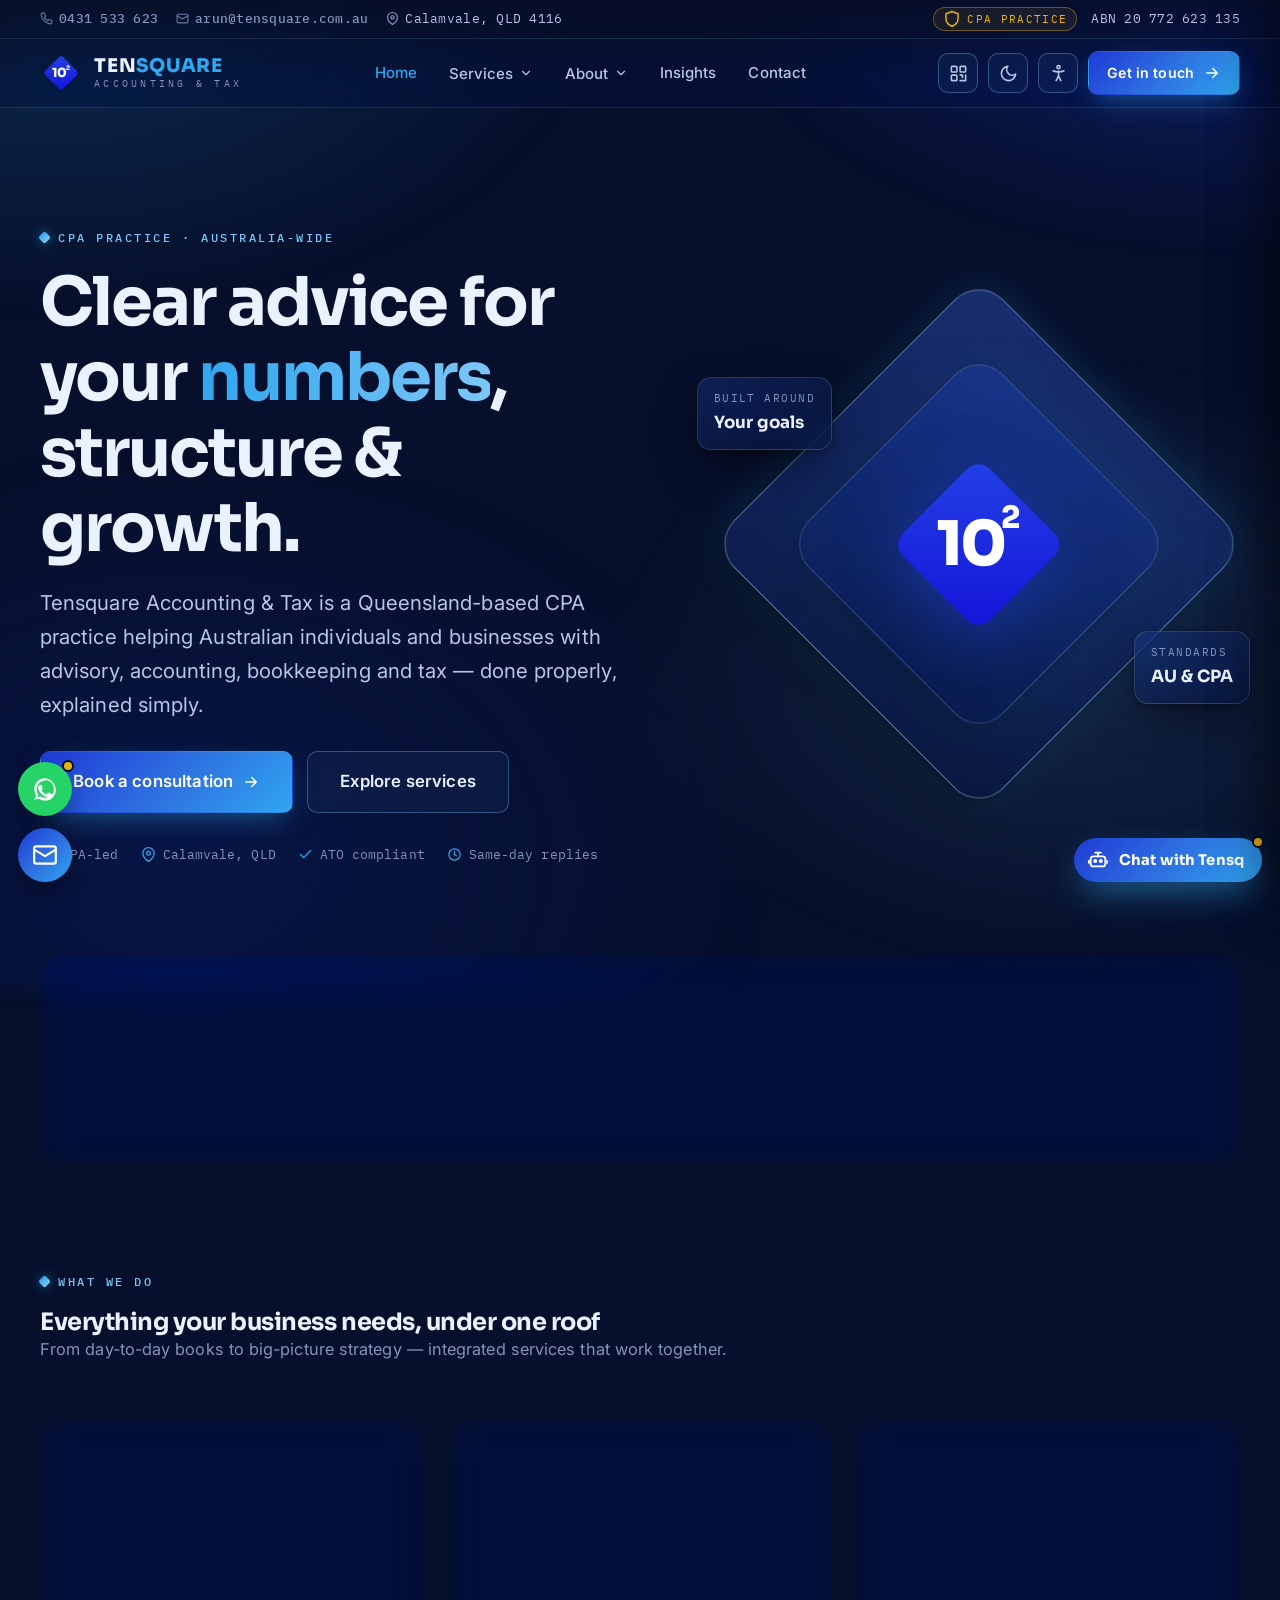
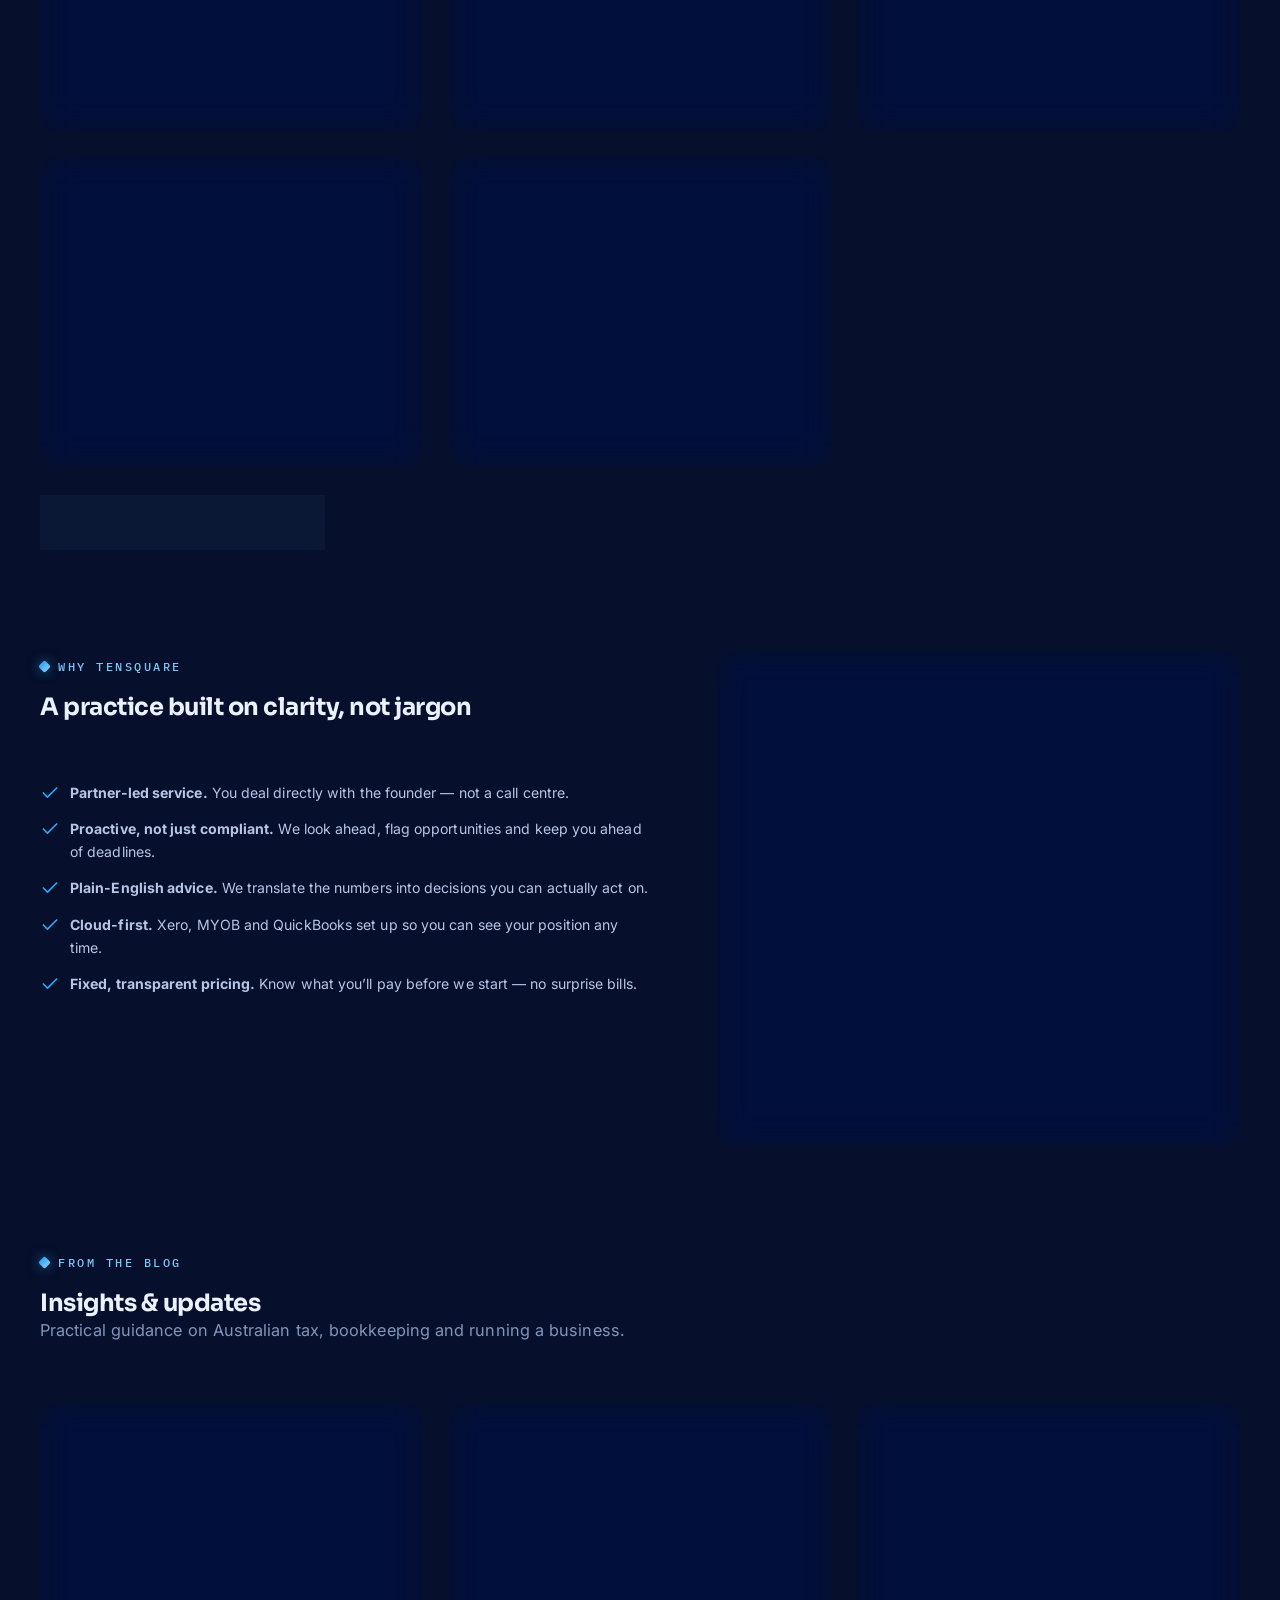
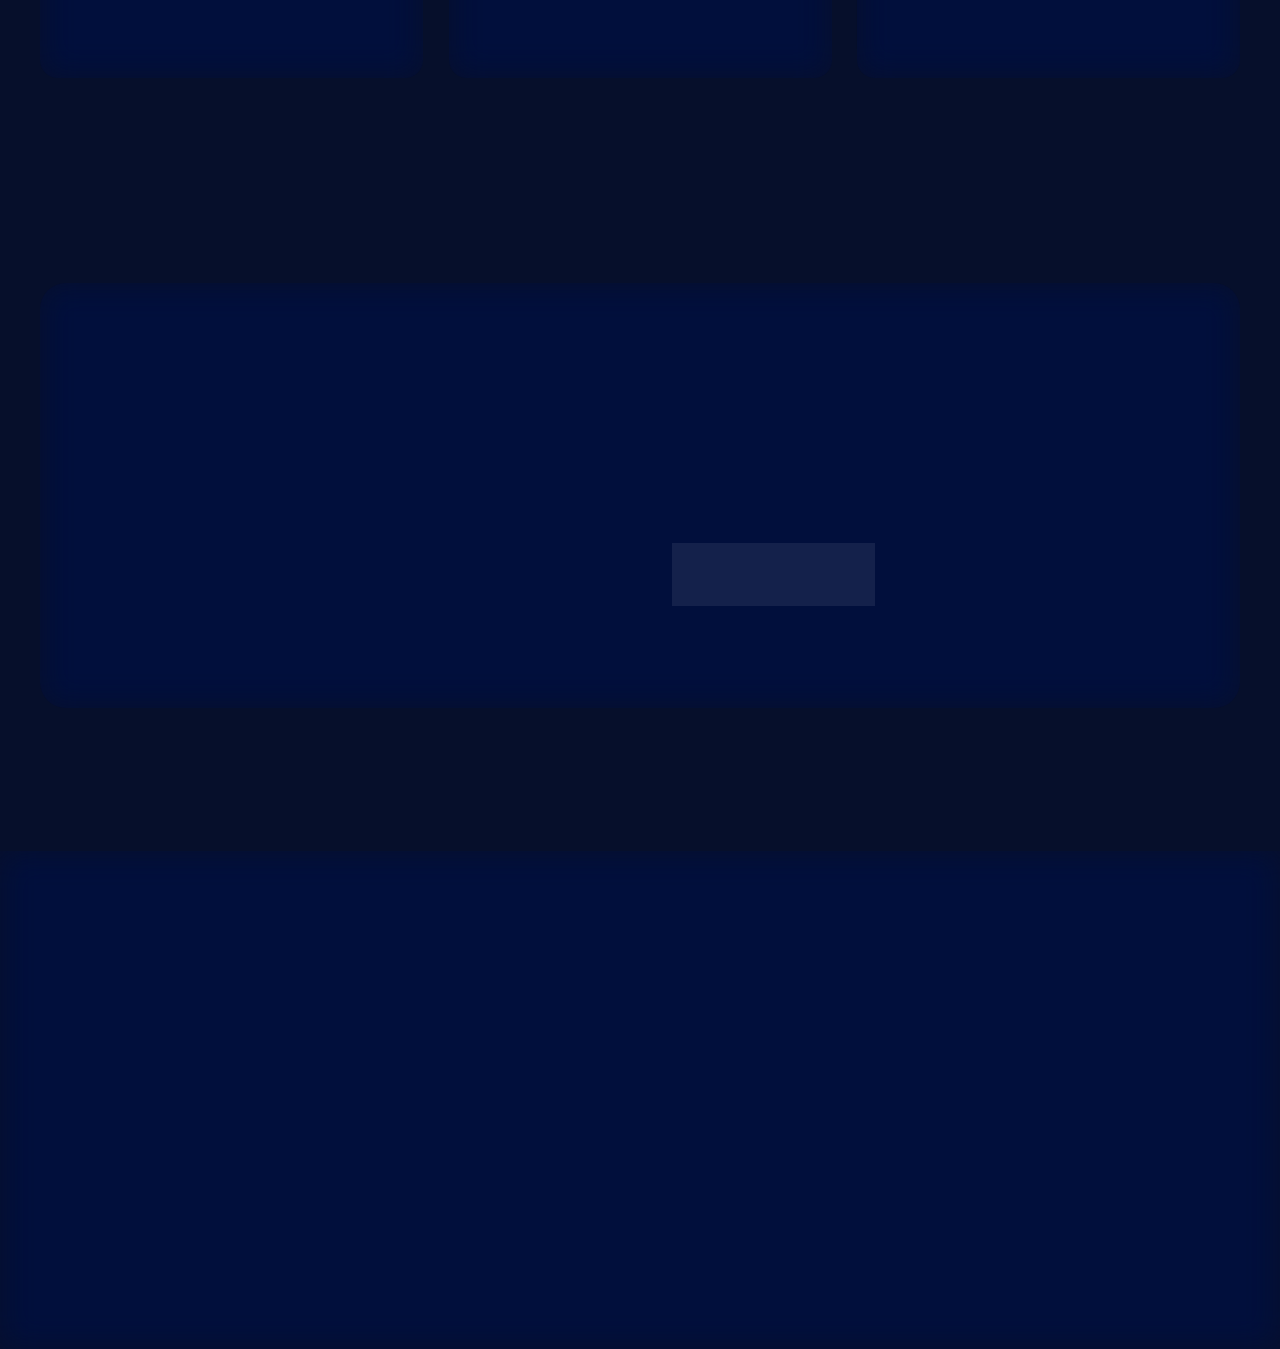
==== commit 3b6db17a: "Add files via upload" ====
--- a/index.html
+++ b/index.html
@@ -87,7 +87,7 @@
 <aside class="mobile-menu" id="mobileMenu" aria-label="Mobile menu">
   <div class="mm-head">
     <span class="word"><span class="t1" style="color:var(--head);font-family:var(--font-d);font-weight:800;letter-spacing:.04em">TEN<b style="color:var(--azure)">SQUARE</b></span></span>
-    <button class="icon-btn" id="mmClose" aria-label="Close menu"><svg class="" width="18" height="18" viewBox="0 0 24 24" fill="none" stroke="currentColor" stroke-width="2" stroke-linecap="round" stroke-linejoin="round" aria-hidden="true"><path d="M18 6 6 18M6 6l12 12"/></svg></button>
+    <button class="icon-btn" id="mmClose" aria-label="Close menu"><svg class="" width="18" height="18" viewBox="0 0 24 24" fill="currentColor" stroke="none" aria-hidden="true"><path d="M18 2h3l-7.5 8.6L22 22h-6.8l-4.7-6.1L5 22H2l8-9.2L2 2h6.9l4.3 5.7L18 2zm-1.2 18h1.7L7.3 4H5.5l11.3 16z"/></svg></button>
   </div>
   <a href="index.html">Home</a>
   <div class="mm-group"><div style="padding:13px 12px;color:var(--muted);font-family:var(--font-m);font-size:.74rem;letter-spacing:.12em;text-transform:uppercase">Services</div>
@@ -101,7 +101,7 @@
 </aside>
 
 <aside class="a11y-panel" id="a11yPanel" aria-label="Accessibility options">
-  <div class="mm-head"><div><h3>Accessibility</h3></div><button class="icon-btn" id="a11yClose" aria-label="Close accessibility panel"><svg class="" width="18" height="18" viewBox="0 0 24 24" fill="none" stroke="currentColor" stroke-width="2" stroke-linecap="round" stroke-linejoin="round" aria-hidden="true"><path d="M18 6 6 18M6 6l12 12"/></svg></button></div>
+  <div class="mm-head"><div><h3>Accessibility</h3></div><button class="icon-btn" id="a11yClose" aria-label="Close accessibility panel"><svg class="" width="18" height="18" viewBox="0 0 24 24" fill="currentColor" stroke="none" aria-hidden="true"><path d="M18 2h3l-7.5 8.6L22 22h-6.8l-4.7-6.1L5 22H2l8-9.2L2 2h6.9l4.3 5.7L18 2zm-1.2 18h1.7L7.3 4H5.5l11.3 16z"/></svg></button></div>
   <p class="sub">Adjust the site for comfort. Your choices are remembered on this device.</p>
   <div class="a11y-row"><div><div class="lab">Text size</div><div class="desc">Scale all text (90&ndash;140%)</div></div>
     <div class="a11y-ctrl"><button id="fsMinus" aria-label="Decrease text size">A&minus;</button><button id="fsPlus" aria-label="Increase text size">A+</button></div></div>
@@ -170,27 +170,27 @@
   <div class="wrap">
     <div class="section-head"><span class="eyebrow">What we do</span><h2>Everything your business needs, under one roof</h2><p class="kicker">From day-to-day books to big-picture strategy &mdash; integrated services that work together.</p></div>
     <div class="grid g3"><a class="card glass" href="services.html#advisory" style="display:block">
-  <span class="di" style="width:50px;height:50px;border-radius:13px;display:grid;place-items:center;color:var(--azure);background:var(--glass-bg-strong);border:1px solid var(--glass-stroke);margin-bottom:18px"><svg class="" width="18" height="18" viewBox="0 0 24 24" fill="none" stroke="currentColor" stroke-width="2" stroke-linecap="round" stroke-linejoin="round" aria-hidden="true"><path d="M3 3v18h18"/><path d="m19 9-5 5-4-4-4 4"/></svg></span>
+  <span class="scard-ic"><svg class="" width="18" height="18" viewBox="0 0 24 24" fill="none" stroke="currentColor" stroke-width="2" stroke-linecap="round" stroke-linejoin="round" aria-hidden="true"><path d="M3 3v18h18"/><path d="m19 9-5 5-4-4-4 4"/></svg></span>
   <h3 style="font-size:1.22rem;margin-bottom:8px">Business Advisory</h3>
   <p style="color:var(--muted);font-size:.95rem;margin-bottom:14px">Practical, plain-English advice to help you make confident decisions &mdash; from choosing the right business structure to planning your next stage of growth.</p>
   <span style="font-family:var(--font-m);font-size:.78rem;letter-spacing:.04em;color:var(--azure);display:inline-flex;align-items:center;gap:6px">Learn more <svg class="" width="18" height="18" viewBox="0 0 24 24" fill="none" stroke="currentColor" stroke-width="2" stroke-linecap="round" stroke-linejoin="round" aria-hidden="true"><path d="M5 12h14M13 6l6 6-6 6"/></svg></span>
 </a><a class="card glass" href="services.html#finance" style="display:block">
-  <span class="di" style="width:50px;height:50px;border-radius:13px;display:grid;place-items:center;color:var(--azure);background:var(--glass-bg-strong);border:1px solid var(--glass-stroke);margin-bottom:18px"><svg class="" width="18" height="18" viewBox="0 0 24 24" fill="none" stroke="currentColor" stroke-width="2" stroke-linecap="round" stroke-linejoin="round" aria-hidden="true"><path d="M12 1v22M17 5H9.5a3.5 3.5 0 0 0 0 7h5a3.5 3.5 0 0 1 0 7H6"/></svg></span>
+  <span class="scard-ic"><svg class="" width="18" height="18" viewBox="0 0 24 24" fill="none" stroke="currentColor" stroke-width="2" stroke-linecap="round" stroke-linejoin="round" aria-hidden="true"><path d="M12 1v22M17 5H9.5a3.5 3.5 0 0 0 0 7h5a3.5 3.5 0 0 1 0 7H6"/></svg></span>
   <h3 style="font-size:1.22rem;margin-bottom:8px">Finance</h3>
   <p style="color:var(--muted);font-size:.95rem;margin-bottom:14px">Outsourced finance support that gives you the numbers and insight of a CFO without the full-time cost &mdash; so you always know where you stand.</p>
   <span style="font-family:var(--font-m);font-size:.78rem;letter-spacing:.04em;color:var(--azure);display:inline-flex;align-items:center;gap:6px">Learn more <svg class="" width="18" height="18" viewBox="0 0 24 24" fill="none" stroke="currentColor" stroke-width="2" stroke-linecap="round" stroke-linejoin="round" aria-hidden="true"><path d="M5 12h14M13 6l6 6-6 6"/></svg></span>
 </a><a class="card glass" href="services.html#accounting" style="display:block">
-  <span class="di" style="width:50px;height:50px;border-radius:13px;display:grid;place-items:center;color:var(--azure);background:var(--glass-bg-strong);border:1px solid var(--glass-stroke);margin-bottom:18px"><svg class="" width="18" height="18" viewBox="0 0 24 24" fill="none" stroke="currentColor" stroke-width="2" stroke-linecap="round" stroke-linejoin="round" aria-hidden="true"><rect x="4" y="2" width="16" height="20" rx="2"/><path d="M8 6h8M8 10h8M8 14h5"/></svg></span>
+  <span class="scard-ic"><svg class="" width="18" height="18" viewBox="0 0 24 24" fill="none" stroke="currentColor" stroke-width="2" stroke-linecap="round" stroke-linejoin="round" aria-hidden="true"><rect x="4" y="2" width="16" height="20" rx="2"/><path d="M8 6h8M8 10h8M8 14h5"/></svg></span>
   <h3 style="font-size:1.22rem;margin-bottom:8px">Accounting</h3>
   <p style="color:var(--muted);font-size:.95rem;margin-bottom:14px">Accurate, compliant financial statements prepared to Australian Accounting Standards &mdash; and explained in a way that actually makes sense.</p>
   <span style="font-family:var(--font-m);font-size:.78rem;letter-spacing:.04em;color:var(--azure);display:inline-flex;align-items:center;gap:6px">Learn more <svg class="" width="18" height="18" viewBox="0 0 24 24" fill="none" stroke="currentColor" stroke-width="2" stroke-linecap="round" stroke-linejoin="round" aria-hidden="true"><path d="M5 12h14M13 6l6 6-6 6"/></svg></span>
 </a><a class="card glass" href="services.html#bookkeeping" style="display:block">
-  <span class="di" style="width:50px;height:50px;border-radius:13px;display:grid;place-items:center;color:var(--azure);background:var(--glass-bg-strong);border:1px solid var(--glass-stroke);margin-bottom:18px"><svg class="" width="18" height="18" viewBox="0 0 24 24" fill="none" stroke="currentColor" stroke-width="2" stroke-linecap="round" stroke-linejoin="round" aria-hidden="true"><path d="M4 19.5A2.5 2.5 0 0 1 6.5 17H20"/><path d="M6.5 2H20v20H6.5A2.5 2.5 0 0 1 4 19.5v-15A2.5 2.5 0 0 1 6.5 2z"/></svg></span>
+  <span class="scard-ic"><svg class="" width="18" height="18" viewBox="0 0 24 24" fill="none" stroke="currentColor" stroke-width="2" stroke-linecap="round" stroke-linejoin="round" aria-hidden="true"><path d="M4 19.5A2.5 2.5 0 0 1 6.5 17H20"/><path d="M6.5 2H20v20H6.5A2.5 2.5 0 0 1 4 19.5v-15A2.5 2.5 0 0 1 6.5 2z"/></svg></span>
   <h3 style="font-size:1.22rem;margin-bottom:8px">Bookkeeping</h3>
   <p style="color:var(--muted);font-size:.95rem;margin-bottom:14px">Reliable, up-to-date books that keep you compliant and free you to run your business &mdash; with BAS and payroll handled properly.</p>
   <span style="font-family:var(--font-m);font-size:.78rem;letter-spacing:.04em;color:var(--azure);display:inline-flex;align-items:center;gap:6px">Learn more <svg class="" width="18" height="18" viewBox="0 0 24 24" fill="none" stroke="currentColor" stroke-width="2" stroke-linecap="round" stroke-linejoin="round" aria-hidden="true"><path d="M5 12h14M13 6l6 6-6 6"/></svg></span>
 </a><a class="card glass" href="services.html#tax" style="display:block">
-  <span class="di" style="width:50px;height:50px;border-radius:13px;display:grid;place-items:center;color:var(--azure);background:var(--glass-bg-strong);border:1px solid var(--glass-stroke);margin-bottom:18px"><svg class="" width="18" height="18" viewBox="0 0 24 24" fill="none" stroke="currentColor" stroke-width="2" stroke-linecap="round" stroke-linejoin="round" aria-hidden="true"><path d="M3 9h18M9 21V9"/><rect x="3" y="3" width="18" height="18" rx="2"/></svg></span>
+  <span class="scard-ic"><svg class="" width="18" height="18" viewBox="0 0 24 24" fill="none" stroke="currentColor" stroke-width="2" stroke-linecap="round" stroke-linejoin="round" aria-hidden="true"><path d="M3 9h18M9 21V9"/><rect x="3" y="3" width="18" height="18" rx="2"/></svg></span>
   <h3 style="font-size:1.22rem;margin-bottom:8px">Tax Compliance</h3>
   <p style="color:var(--muted);font-size:.95rem;margin-bottom:14px">Tax done right &mdash; lodged on time, structured legally to minimise what you owe, and backed by clear advice when the ATO comes knocking.</p>
   <span style="font-family:var(--font-m);font-size:.78rem;letter-spacing:.04em;color:var(--azure);display:inline-flex;align-items:center;gap:6px">Learn more <svg class="" width="18" height="18" viewBox="0 0 24 24" fill="none" stroke="currentColor" stroke-width="2" stroke-linecap="round" stroke-linejoin="round" aria-hidden="true"><path d="M5 12h14M13 6l6 6-6 6"/></svg></span>
@@ -284,6 +284,13 @@
           <span class="word"><span class="t1">TEN<b>SQUARE</b></span><span class="t2">Accounting &amp; Tax</span></span></a>
         <p>A Queensland-based CPA practice helping Australian individuals and businesses with advisory, accounting, bookkeeping and tax &mdash; clear advice, done properly.</p>
         <span class="cpa-chip"><svg class="" width="18" height="18" viewBox="0 0 24 24" fill="none" stroke="currentColor" stroke-width="2" stroke-linecap="round" stroke-linejoin="round" aria-hidden="true"><path d="M12 22s8-4 8-10V5l-8-3-8 3v7c0 6 8 10 8 10z"/></svg> CPA Practice</span>
+        <div class="socials" aria-label="Social media">
+          <a href="https://www.linkedin.com/company/tensquare-accounting-tax" target="_blank" rel="noopener" aria-label="LinkedIn" title="LinkedIn"><svg class="" width="18" height="18" viewBox="0 0 24 24" fill="none" stroke="currentColor" stroke-width="2" stroke-linecap="round" stroke-linejoin="round" aria-hidden="true"><path d="M16 8a6 6 0 0 1 6 6v7h-4v-7a2 2 0 0 0-4 0v7h-4v-7a6 6 0 0 1 6-6z"/><rect x="2" y="9" width="4" height="12"/><circle cx="4" cy="4" r="2"/></svg></a>
+          <a href="https://www.facebook.com/tensquareaccounting" target="_blank" rel="noopener" aria-label="Facebook" title="Facebook"><svg class="" width="18" height="18" viewBox="0 0 24 24" fill="currentColor" stroke="none" aria-hidden="true"><path d="M18 2h-3a5 5 0 0 0-5 5v3H7v4h3v8h4v-8h3l1-4h-4V7a1 1 0 0 1 1-1h3z"/></svg></a>
+          <a href="https://www.instagram.com/tensquareaccounting" target="_blank" rel="noopener" aria-label="Instagram" title="Instagram"><svg class="" width="18" height="18" viewBox="0 0 24 24" fill="none" stroke="currentColor" stroke-width="2" stroke-linecap="round" stroke-linejoin="round" aria-hidden="true"><rect x="2" y="2" width="20" height="20" rx="5"/><path d="M16 11.37A4 4 0 1 1 12.63 8 4 4 0 0 1 16 11.37z"/><line x1="17.5" y1="6.5" x2="17.51" y2="6.5"/></svg></a>
+          <a href="https://x.com/tensquare_au" target="_blank" rel="noopener" aria-label="X (Twitter)" title="X (Twitter)"><svg class="" width="18" height="18" viewBox="0 0 24 24" fill="currentColor" stroke="none" aria-hidden="true"><path d="M18 2h3l-7.5 8.6L22 22h-6.8l-4.7-6.1L5 22H2l8-9.2L2 2h6.9l4.3 5.7L18 2zm-1.2 18h1.7L7.3 4H5.5l11.3 16z"/></svg></a>
+          <a href="https://wa.me/61431533623" target="_blank" rel="noopener" aria-label="WhatsApp" title="WhatsApp"><svg class="" width="18" height="18" viewBox="0 0 24 24" fill="currentColor" stroke="none" aria-hidden="true"><path d="M12.04 2C6.58 2 2.13 6.45 2.13 11.91c0 2.1.55 4.15 1.6 5.96L2 22l4.25-1.11a9.9 9.9 0 0 0 5.78 1.84h.01c5.46 0 9.91-4.45 9.91-9.91 0-2.65-1.03-5.14-2.9-7.01A9.82 9.82 0 0 0 12.04 2Zm0 1.67c2.2 0 4.27.86 5.83 2.42a8.2 8.2 0 0 1 2.42 5.82c0 4.54-3.7 8.24-8.24 8.24h-.01a8.2 8.2 0 0 1-4.19-1.15l-.3-.18-2.52.66.67-2.46-.2-.31a8.22 8.22 0 0 1-1.26-4.38c0-4.54 3.7-8.24 8.25-8.24Zm-4.51 4.4c-.21 0-.55.08-.84.39-.29.31-1.1 1.08-1.1 2.63 0 1.55 1.13 3.05 1.29 3.26.16.21 2.22 3.39 5.38 4.62 2.63 1.04 3.16.83 3.73.78.57-.05 1.84-.75 2.1-1.48.26-.73.26-1.35.18-1.48-.08-.13-.29-.21-.6-.37-.31-.16-1.84-.91-2.13-1.01-.29-.1-.5-.16-.71.16-.21.31-.81 1.01-.99 1.22-.18.21-.37.23-.68.08-.31-.16-1.31-.48-2.5-1.54-.92-.82-1.54-1.84-1.72-2.15-.18-.31-.02-.48.13-.63.14-.14.31-.37.47-.55.16-.18.21-.31.31-.52.1-.21.05-.39-.03-.55-.08-.16-.71-1.71-.98-2.34-.26-.62-.52-.53-.71-.54l-.6-.01Z"/></svg></a>
+        </div>
       </div>
       <div><h4>Services</h4><ul><li><a href="services.html#advisory">Business Advisory</a></li><li><a href="services.html#finance">Finance</a></li><li><a href="services.html#accounting">Accounting</a></li><li><a href="services.html#bookkeeping">Bookkeeping</a></li><li><a href="services.html#tax">Tax Compliance</a></li><li><a href="services.html">Services Hub</a></li></ul></div>
       <div><h4>Company</h4><ul>
@@ -325,14 +332,14 @@
 </footer>
 
 <div class="floats">
-  <button class="float-btn float-wa" id="waOpen" aria-label="Chat on WhatsApp" title="WhatsApp"><svg class="" width="18" height="18" viewBox="0 0 24 24" fill="currentColor" stroke="none" aria-hidden="true"><path d="M17.5 14.4c-.3-.15-1.7-.85-2-.95-.27-.1-.47-.15-.67.15-.2.3-.77.94-.94 1.13-.17.2-.35.22-.65.07-.3-.15-1.26-.46-2.4-1.48-.9-.8-1.5-1.77-1.67-2.07-.17-.3-.02-.46.13-.6.13-.13.3-.35.45-.52.15-.17.2-.3.3-.5.1-.2.05-.37-.02-.52-.08-.15-.67-1.6-.92-2.2-.24-.58-.49-.5-.67-.5l-.57-.01c-.2 0-.52.07-.8.37s-1.05 1.02-1.05 2.5 1.08 2.9 1.23 3.1c.15.2 2.12 3.24 5.14 4.54.72.31 1.28.5 1.71.63.72.23 1.37.2 1.89.12.58-.09 1.7-.7 1.94-1.36.24-.67.24-1.24.17-1.36-.07-.12-.27-.2-.57-.34z"/><path d="M12 2a10 10 0 0 0-8.6 15.06L2 22l5.05-1.32A10 10 0 1 0 12 2z" fill="none"/></svg><span class="pulse"></span></button>
+  <button class="float-btn float-wa" id="waOpen" aria-label="Chat on WhatsApp" title="WhatsApp"><svg class="" width="18" height="18" viewBox="0 0 24 24" fill="currentColor" stroke="none" aria-hidden="true"><path d="M12.04 2C6.58 2 2.13 6.45 2.13 11.91c0 2.1.55 4.15 1.6 5.96L2 22l4.25-1.11a9.9 9.9 0 0 0 5.78 1.84h.01c5.46 0 9.91-4.45 9.91-9.91 0-2.65-1.03-5.14-2.9-7.01A9.82 9.82 0 0 0 12.04 2Zm0 1.67c2.2 0 4.27.86 5.83 2.42a8.2 8.2 0 0 1 2.42 5.82c0 4.54-3.7 8.24-8.24 8.24h-.01a8.2 8.2 0 0 1-4.19-1.15l-.3-.18-2.52.66.67-2.46-.2-.31a8.22 8.22 0 0 1-1.26-4.38c0-4.54 3.7-8.24 8.25-8.24Zm-4.51 4.4c-.21 0-.55.08-.84.39-.29.31-1.1 1.08-1.1 2.63 0 1.55 1.13 3.05 1.29 3.26.16.21 2.22 3.39 5.38 4.62 2.63 1.04 3.16.83 3.73.78.57-.05 1.84-.75 2.1-1.48.26-.73.26-1.35.18-1.48-.08-.13-.29-.21-.6-.37-.31-.16-1.84-.91-2.13-1.01-.29-.1-.5-.16-.71.16-.21.31-.81 1.01-.99 1.22-.18.21-.37.23-.68.08-.31-.16-1.31-.48-2.5-1.54-.92-.82-1.54-1.84-1.72-2.15-.18-.31-.02-.48.13-.63.14-.14.31-.37.47-.55.16-.18.21-.31.31-.52.1-.21.05-.39-.03-.55-.08-.16-.71-1.71-.98-2.34-.26-.62-.52-.53-.71-.54l-.6-.01Z"/></svg><span class="pulse"></span></button>
   <button class="float-btn float-mail" id="mailOpen" aria-label="Send an email" title="Email"><svg class="" width="18" height="18" viewBox="0 0 24 24" fill="none" stroke="currentColor" stroke-width="2" stroke-linecap="round" stroke-linejoin="round" aria-hidden="true"><rect x="2" y="4" width="20" height="16" rx="2"/><path d="m22 7-10 6L2 7"/></svg></button>
 </div>
 
 <div class="popup" id="waPopup" role="dialog" aria-label="WhatsApp enquiry">
-  <div class="popup-head"><span class="ph-ic" style="background:#25D366"><svg class="" width="18" height="18" viewBox="0 0 24 24" fill="currentColor" stroke="none" aria-hidden="true"><path d="M17.5 14.4c-.3-.15-1.7-.85-2-.95-.27-.1-.47-.15-.67.15-.2.3-.77.94-.94 1.13-.17.2-.35.22-.65.07-.3-.15-1.26-.46-2.4-1.48-.9-.8-1.5-1.77-1.67-2.07-.17-.3-.02-.46.13-.6.13-.13.3-.35.45-.52.15-.17.2-.3.3-.5.1-.2.05-.37-.02-.52-.08-.15-.67-1.6-.92-2.2-.24-.58-.49-.5-.67-.5l-.57-.01c-.2 0-.52.07-.8.37s-1.05 1.02-1.05 2.5 1.08 2.9 1.23 3.1c.15.2 2.12 3.24 5.14 4.54.72.31 1.28.5 1.71.63.72.23 1.37.2 1.89.12.58-.09 1.7-.7 1.94-1.36.24-.67.24-1.24.17-1.36-.07-.12-.27-.2-.57-.34z"/><path d="M12 2a10 10 0 0 0-8.6 15.06L2 22l5.05-1.32A10 10 0 1 0 12 2z" fill="none"/></svg></span>
+  <div class="popup-head"><span class="ph-ic" style="background:#25D366"><svg class="" width="18" height="18" viewBox="0 0 24 24" fill="currentColor" stroke="none" aria-hidden="true"><path d="M12.04 2C6.58 2 2.13 6.45 2.13 11.91c0 2.1.55 4.15 1.6 5.96L2 22l4.25-1.11a9.9 9.9 0 0 0 5.78 1.84h.01c5.46 0 9.91-4.45 9.91-9.91 0-2.65-1.03-5.14-2.9-7.01A9.82 9.82 0 0 0 12.04 2Zm0 1.67c2.2 0 4.27.86 5.83 2.42a8.2 8.2 0 0 1 2.42 5.82c0 4.54-3.7 8.24-8.24 8.24h-.01a8.2 8.2 0 0 1-4.19-1.15l-.3-.18-2.52.66.67-2.46-.2-.31a8.22 8.22 0 0 1-1.26-4.38c0-4.54 3.7-8.24 8.25-8.24Zm-4.51 4.4c-.21 0-.55.08-.84.39-.29.31-1.1 1.08-1.1 2.63 0 1.55 1.13 3.05 1.29 3.26.16.21 2.22 3.39 5.38 4.62 2.63 1.04 3.16.83 3.73.78.57-.05 1.84-.75 2.1-1.48.26-.73.26-1.35.18-1.48-.08-.13-.29-.21-.6-.37-.31-.16-1.84-.91-2.13-1.01-.29-.1-.5-.16-.71.16-.21.31-.81 1.01-.99 1.22-.18.21-.37.23-.68.08-.31-.16-1.31-.48-2.5-1.54-.92-.82-1.54-1.84-1.72-2.15-.18-.31-.02-.48.13-.63.14-.14.31-.37.47-.55.16-.18.21-.31.31-.52.1-.21.05-.39-.03-.55-.08-.16-.71-1.71-.98-2.34-.26-.62-.52-.53-.71-.54l-.6-.01Z"/></svg></span>
     <div><div class="ph-t">Chat on WhatsApp</div><div class="ph-s">Quick reply, usually same business day</div></div>
-    <button class="ph-x" data-close="waPopup" aria-label="Close"><svg class="" width="18" height="18" viewBox="0 0 24 24" fill="none" stroke="currentColor" stroke-width="2" stroke-linecap="round" stroke-linejoin="round" aria-hidden="true"><path d="M18 6 6 18M6 6l12 12"/></svg></button></div>
+    <button class="ph-x" data-close="waPopup" aria-label="Close"><svg class="" width="18" height="18" viewBox="0 0 24 24" fill="currentColor" stroke="none" aria-hidden="true"><path d="M18 2h3l-7.5 8.6L22 22h-6.8l-4.7-6.1L5 22H2l8-9.2L2 2h6.9l4.3 5.7L18 2zm-1.2 18h1.7L7.3 4H5.5l11.3 16z"/></svg></button></div>
   <div class="popup-body">
     <p>What can we help with? We&rsquo;ll prepare a message for you.</p>
     <div class="chips" id="waChips"></div>
@@ -346,7 +353,7 @@
 <div class="popup" id="mailPopup" role="dialog" aria-label="Email enquiry">
   <div class="popup-head"><span class="ph-ic" style="background:var(--grad-main)"><svg class="" width="18" height="18" viewBox="0 0 24 24" fill="none" stroke="currentColor" stroke-width="2" stroke-linecap="round" stroke-linejoin="round" aria-hidden="true"><rect x="2" y="4" width="20" height="16" rx="2"/><path d="m22 7-10 6L2 7"/></svg></span>
     <div><div class="ph-t">Send an email</div><div class="ph-s">arun@tensquare.com.au</div></div>
-    <button class="ph-x" data-close="mailPopup" aria-label="Close"><svg class="" width="18" height="18" viewBox="0 0 24 24" fill="none" stroke="currentColor" stroke-width="2" stroke-linecap="round" stroke-linejoin="round" aria-hidden="true"><path d="M18 6 6 18M6 6l12 12"/></svg></button></div>
+    <button class="ph-x" data-close="mailPopup" aria-label="Close"><svg class="" width="18" height="18" viewBox="0 0 24 24" fill="currentColor" stroke="none" aria-hidden="true"><path d="M18 2h3l-7.5 8.6L22 22h-6.8l-4.7-6.1L5 22H2l8-9.2L2 2h6.9l4.3 5.7L18 2zm-1.2 18h1.7L7.3 4H5.5l11.3 16z"/></svg></button></div>
   <div class="popup-body">
     <p>Tell us what you need and we&rsquo;ll open a pre-filled email.</p>
     <div class="chips" id="mailChips"></div>
@@ -359,6 +366,25 @@
 
 <button class="gotop" id="gotop" aria-label="Back to top"><svg class="" width="18" height="18" viewBox="0 0 24 24" fill="none" stroke="currentColor" stroke-width="2" stroke-linecap="round" stroke-linejoin="round" aria-hidden="true"><path d="M12 19V5M5 12l7-7 7 7"/></svg></button>
 
+<button class="cbot-launch" id="cbotLaunch" aria-label="Open Tensq chat assistant">
+  <svg class="" width="18" height="18" viewBox="0 0 24 24" fill="none" stroke="currentColor" stroke-width="2" stroke-linecap="round" stroke-linejoin="round" aria-hidden="true"><rect x="4" y="8" width="16" height="11" rx="3"/><path d="M12 8V4M9 4h6"/><circle cx="9" cy="13" r="1.2"/><circle cx="15" cy="13" r="1.2"/><path d="M2 13v2M22 13v2"/></svg><span class="cbot-lbl">Chat with Tensq</span><span class="pulse"></span>
+</button>
+<aside class="cbot-panel" id="cbotPanel" role="dialog" aria-label="Tensq chat assistant">
+  <div class="cbot-head">
+    <span class="av"><svg class="" width="18" height="18" viewBox="0 0 24 24" fill="none" stroke="currentColor" stroke-width="2" stroke-linecap="round" stroke-linejoin="round" aria-hidden="true"><rect x="4" y="8" width="16" height="11" rx="3"/><path d="M12 8V4M9 4h6"/><circle cx="9" cy="13" r="1.2"/><circle cx="15" cy="13" r="1.2"/><path d="M2 13v2M22 13v2"/></svg></span>
+    <div>
+      <div class="ct">Tensq</div>
+      <div class="cs"><span class="live"></span> by Tensquare &middot; online</div>
+    </div>
+    <button class="cx" id="cbotClose" aria-label="Close chat"><svg class="" width="18" height="18" viewBox="0 0 24 24" fill="currentColor" stroke="none" aria-hidden="true"><path d="M18 2h3l-7.5 8.6L22 22h-6.8l-4.7-6.1L5 22H2l8-9.2L2 2h6.9l4.3 5.7L18 2zm-1.2 18h1.7L7.3 4H5.5l11.3 16z"/></svg></button>
+  </div>
+  <div class="cbot-body" id="cbotBody" aria-live="polite"></div>
+  <div class="cbot-foot">
+    <textarea id="cbotInput" rows="1" placeholder="Type your message&hellip;" aria-label="Message to Tensq"></textarea>
+    <button class="cbot-send" id="cbotSend" aria-label="Send message"><svg class="" width="18" height="18" viewBox="0 0 24 24" fill="none" stroke="currentColor" stroke-width="2" stroke-linecap="round" stroke-linejoin="round" aria-hidden="true"><path d="M22 2 11 13M22 2l-7 20-4-9-9-4 20-7z"/></svg></button>
+  </div>
+  <div class="cbot-note">Tensq is an assistant for general enquiries &mdash; not financial advice.</div>
+</aside>
 <script>
 (function(){
   "use strict";
@@ -450,7 +476,7 @@
     var topic=state.topic||"General enquiry";
     var lines=["Hi Tensquare, I'd like to enquire about: "+topic+"."];
     if(note) lines.push(note);
-    if(name) lines.push("\u2014 "+name);
+    if(name) lines.push("— "+name);
     state.text=lines.join("\n");
     if(state.draftEl) state.draftEl.textContent=state.text;
   }
@@ -513,7 +539,7 @@
     var st=$('#newsStatus'), email=$('#newsEmail');
     function show(cls,msg){ if(!st)return; st.className='form-status '+cls; st.textContent=msg; }
     if(!email||!email.value){ show('err','Please enter your email.'); return; }
-    if(placeholderKey()){ show('ok','Thanks! Newsletter sign-up isn\u2019t connected yet \u2014 add your Web3Forms key to go live.'); newsForm.reset(); return; }
+    if(placeholderKey()){ show('ok','Thanks! Newsletter sign-up isn\u2019t connected yet — add your Web3Forms key to go live.'); newsForm.reset(); return; }
     show('ok','Subscribing\u2026');
     w3f({access_key:W3F, subject:'New newsletter sign-up', from_name:'Tensquare Website', email:email.value, _template:'table'})
       .then(function(d){ if(d.success){show('ok','Thanks for subscribing!');newsForm.reset();} else {show('err','Something went wrong. Please email us directly.');} })
@@ -530,18 +556,123 @@
     if(!name.value.trim()||!email.value.trim()||!msg.value.trim()){ show('err','Please complete name, email and message.'); return; }
     var btn=$('#cfSubmit'); if(btn){btn.disabled=true;}
     if(placeholderKey()){
-      show('ok','Thanks '+name.value.trim()+'! This is a demo submission \u2014 add your Web3Forms key (see the guide) to receive real enquiries. You can also reach us on WhatsApp or email in the meantime.');
+      show('ok','Thanks '+name.value.trim()+'! This is a demo submission — add your Web3Forms key (see the guide) to receive real enquiries. You can also reach us on WhatsApp or email in the meantime.');
       cForm.reset(); if(btn){btn.disabled=false;} return;
     }
     show('ok','Sending\u2026');
     var payload={ access_key:W3F, subject:'New website enquiry from '+name.value.trim(), from_name:name.value.trim(), email:email.value.trim(),
       phone:($('#cfPhone')&&$('#cfPhone').value)||'', service:($('#cfService')&&$('#cfService').value)||'', message:msg.value.trim(), _template:'table' };
     w3f(payload).then(function(d){
-      if(d.success){ show('ok','Thank you '+name.value.trim()+'! Your enquiry has been sent \u2014 we\u2019ll be in touch shortly.'); cForm.reset(); }
+      if(d.success){ show('ok','Thank you '+name.value.trim()+'! Your enquiry has been sent — we\u2019ll be in touch shortly.'); cForm.reset(); }
       else { show('err','Sorry, something went wrong. Please email us at '+EMAIL+'.'); }
       if(btn){btn.disabled=false;}
     }).catch(function(){ show('err','Network error. Please email us at '+EMAIL+'.'); if(btn){btn.disabled=false;} });
   });
+
+  /* ---------- Tensq chatbot ---------- */
+  (function(){
+    var panel=$('#cbotPanel'), launch=$('#cbotLaunch'), closeb=$('#cbotClose'),
+        bodyEl=$('#cbotBody'), input=$('#cbotInput'), sendb=$('#cbotSend');
+    if(!panel||!launch) return;
+    var WA="61431533623", MAIL="arun@tensquare.com.au", KEY="YOUR_WEB3FORMS_ACCESS_KEY";
+    function keyPlaceholder(){ return (!KEY || KEY.indexOf('YOUR_')===0); }
+    var lead={name:"",email:"",enquiry:""}, stage="open", started=false;
+
+    function esc(s){ return (s||"").replace(/[&<>"]/g,function(c){return {'&':'&amp;','<':'&lt;','>':'&gt;','"':'&quot;'}[c];}); }
+    function scroll(){ bodyEl.scrollTop=bodyEl.scrollHeight; }
+    function bubble(who,html){
+      var d=document.createElement('div'); d.className='cbot-msg '+who; d.innerHTML=html; bodyEl.appendChild(d); scroll();
+    }
+    function botSay(html,delay){ setTimeout(function(){ bubble('bot',html); }, delay||260); }
+    function quick(options){
+      var wrap=document.createElement('div'); wrap.className='cbot-quick';
+      options.forEach(function(o){
+        var b=document.createElement('button'); b.type='button'; b.textContent=o.label;
+        b.addEventListener('click',function(){ wrap.remove(); handleIntent(o.intent,o.label); });
+        wrap.appendChild(b);
+      });
+      bodyEl.appendChild(wrap); scroll();
+    }
+    function greet(){
+      if(started) return; started=true;
+      botSay("Hi, I&rsquo;m <strong>Tensq</strong> 👋 &mdash; Tensquare&rsquo;s assistant. How can I help you today?", 120);
+      setTimeout(function(){ quick([
+        {label:"Our services",intent:"services"},
+        {label:"Book a consultation",intent:"book"},
+        {label:"Tax question",intent:"tax"},
+        {label:"Talk to a human",intent:"human"}
+      ]); }, 500);
+    }
+    function validEmail(v){ return v.indexOf('@')>0 && v.lastIndexOf('.')>v.indexOf('@')+1; }
+
+    function handleIntent(intent,label){
+      if(label) bubble('user',esc(label));
+      if(intent==='services'){
+        botSay("We help with five connected areas: <strong>Business Advisory, Finance, Accounting, Bookkeeping</strong> and <strong>Tax Compliance</strong>. You can explore them all on our <a href='services.html' style='color:var(--azure)'>Services Hub</a>. Want me to have someone get in touch?",260);
+        setTimeout(function(){ quick([{label:"Yes, contact me",intent:"book"},{label:"Talk to a human",intent:"human"}]); },760);
+      } else if(intent==='book' || intent==='tax'){
+        botSay(intent==='tax' ? "Happy to help with your tax question. The quickest way is to have Arun reply to you directly &mdash; could I grab a few details?" : "Great! Let&rsquo;s get you booked in. Could I grab a few details so the team can reach you?",260);
+        stage="name"; botSay("First up &mdash; what&rsquo;s your name?",900);
+      } else if(intent==='human'){
+        botSay("Of course. You can reach the team directly here:",240);
+        botSay("💬 <a href='https://wa.me/"+WA+"' target='_blank' rel='noopener' style='color:var(--azure)'>Chat on WhatsApp</a><br>✉️ <a href='mailto:"+MAIL+"' style='color:var(--azure)'>"+MAIL+"</a><br>📞 <a href='contact.html' style='color:var(--azure)'>Contact page</a>",560);
+        setTimeout(function(){ quick([{label:"Leave my details instead",intent:"book"}]); },1000);
+      }
+    }
+
+    function submitLead(){
+      var summary="Thanks "+esc(lead.name)+"! I&rsquo;ve noted your enquiry and the team will reply to <strong>"+esc(lead.email)+"</strong> shortly. 🙌";
+      if(keyPlaceholder()){
+        botSay(summary,300);
+        botSay("<span style='font-size:.8rem;color:var(--muted)'>(Demo mode: connect a Web3Forms key to deliver this to your inbox &mdash; see the website guide.)</span>",700);
+      } else {
+        botSay("One moment&hellip;",200);
+        fetch('https://api.web3forms.com/submit',{method:'POST',headers:{'Content-Type':'application/json',Accept:'application/json'},
+          body:JSON.stringify({access_key:KEY,subject:'Tensq chatbot lead — '+lead.name,from_name:lead.name,email:lead.email,message:lead.enquiry,source:'Tensq chatbot',_template:'table'})})
+          .then(function(r){return r.json();}).then(function(d){
+            botSay(d.success?summary:"Sorry, something went wrong sending that. Please email <a href='mailto:"+MAIL+"' style='color:var(--azure)'>"+MAIL+"</a>.",300);
+          }).catch(function(){ botSay("Network hiccup &mdash; please email <a href='mailto:"+MAIL+"' style='color:var(--azure)'>"+MAIL+"</a>.",300); });
+      }
+      stage="done";
+      setTimeout(function(){ quick([{label:"Start over",intent:"restart"},{label:"Talk to a human",intent:"human"}]); },1200);
+    }
+
+    function userText(t){
+      t=t.trim(); if(!t) return;
+      bubble('user',esc(t));
+      if(stage==='name'){
+        lead.name=t; stage="email";
+        botSay("Nice to meet you, "+esc(t)+"! What&rsquo;s the best <strong>email</strong> to reach you?",300); return;
+      }
+      if(stage==='email'){
+        if(!validEmail(t)){ botSay("Hmm, that doesn&rsquo;t look like a valid email &mdash; could you check and re-enter it?",300); return; }
+        lead.email=t; stage="enquiry";
+        botSay("Perfect. And briefly, what do you need help with?",300); return;
+      }
+      if(stage==='enquiry'){
+        lead.enquiry=t; submitLead(); return;
+      }
+      if(stage==='done' && /start over|restart/i.test(t)){ restart(); return; }
+      // free text before capture -> route into booking flow, keep their text as enquiry
+      lead.enquiry=t; stage="name";
+      botSay("Thanks for that! I can pass this to the team. Could I grab your name first?",300);
+    }
+    function restart(){ lead={name:"",email:"",enquiry:""}; stage="open"; started=false; bodyEl.innerHTML=""; greet(); }
+
+    function openBot(){ panel.classList.add('open'); launch.setAttribute('aria-expanded','true'); greet(); setTimeout(function(){ if(input) input.focus(); },200); }
+    function closeBot(){ panel.classList.remove('open'); launch.setAttribute('aria-expanded','false'); }
+    launch.addEventListener('click',function(){ panel.classList.contains('open')?closeBot():openBot(); });
+    if(closeb) closeb.addEventListener('click',closeBot);
+    if(sendb) sendb.addEventListener('click',function(){ if(stage==='restart'){restart();return;} userText(input.value); input.value=""; input.style.height='42px'; });
+    if(input){
+      input.addEventListener('keydown',function(e){ if(e.key==='Enter' && !e.shiftKey){ e.preventDefault(); userText(input.value); input.value=""; input.style.height='42px'; } });
+      input.addEventListener('input',function(){ input.style.height='42px'; input.style.height=Math.min(90,input.scrollHeight)+'px'; });
+    }
+    // intercept quick "restart" intent
+    var _hi=handleIntent;
+    handleIntent=function(intent,label){ if(intent==='restart'){ if(label) bubble('user',esc(label)); restart(); return; } _hi(intent,label); };
+    document.addEventListener('keydown',function(e){ if(e.key==='Escape') closeBot(); });
+  })();
 
   /* ---------- Footer year safety ---------- */
   $all('[data-year]').forEach(function(el){ el.textContent=new Date().getFullYear(); });
--- a/shared.css
+++ b/shared.css
@@ -75,7 +75,7 @@
   --r:10px; --rl:18px; --rxl:26px;
   --shadow:0 18px 50px rgba(0,0,0,.40);
   --tr:all .26s cubic-bezier(.4,0,.2,1);
-  --maxw:1200px;
+  --maxw:1340px;
 }
 
 /* ---------- LIGHT THEME ---------- */
@@ -446,7 +446,7 @@
   background:var(--code-bg);border:1px solid var(--border);border-radius:10px;padding:13px;max-height:150px;overflow:auto;margin-bottom:14px}
 
 /* go to top */
-.gotop{position:fixed;right:18px;bottom:18px;z-index:140;width:50px;height:50px;border-radius:50%;
+.gotop{position:fixed;right:18px;bottom:84px;z-index:140;width:50px;height:50px;border-radius:50%;
   display:grid;place-items:center;color:#fff;background:var(--grad-main);
   box-shadow:0 12px 30px -6px rgba(31,59,214,.5);transition:var(--tr);opacity:0;visibility:hidden;transform:translateY(10px)}
 .gotop.show{opacity:1;visibility:visible;transform:translateY(0)}
@@ -531,6 +531,81 @@
 .notice{padding:14px 18px;border-radius:var(--rl);background:var(--glass-bg);border:1px solid var(--border-md);font-size:.86rem;color:var(--muted);display:flex;gap:11px;align-items:flex-start}
 .notice svg{width:18px;height:18px;color:var(--azure);flex:none;margin-top:1px}
 
+/* ---- social media handles (footer) ---- */
+.socials{display:flex;gap:10px;margin-top:18px;flex-wrap:wrap}
+.socials a{width:40px;height:40px;border-radius:11px;display:grid;place-items:center;color:var(--azure);
+  background:var(--glass-bg-strong);border:1px solid var(--glass-stroke);transition:var(--tr)}
+.socials a svg{width:19px;height:19px}
+.socials a:hover{color:#fff;background:var(--grad-main);border-color:transparent;transform:translateY(-2px)}
+
+/* ---- service card icon (home) ---- */
+.scard-ic{width:58px;height:58px;border-radius:15px;display:grid;place-items:center;color:#fff;
+  background:var(--grad-deep);border:1px solid var(--glass-stroke-hi);margin-bottom:18px;
+  box-shadow:0 14px 30px -10px rgba(31,59,214,.55)}
+.scard-ic svg{width:28px;height:28px}
+
+/* ---- service visual tile (services hub) ---- */
+.svc-visual{position:relative;min-height:300px;display:grid;place-items:center;overflow:hidden}
+.svc-visual::before{content:"";position:absolute;width:78%;aspect-ratio:1;border-radius:36px;
+  background:var(--glass-bg-strong);border:1px solid var(--glass-stroke-hi);transform:rotate(45deg);
+  box-shadow:var(--glass-glow)}
+.svc-ic{position:relative;z-index:2;width:118px;height:118px;border-radius:30px;display:grid;place-items:center;
+  color:#fff;background:var(--grad-deep);box-shadow:0 22px 50px -14px rgba(31,59,214,.7)}
+.svc-ic svg{width:58px;height:58px}
+.svc-num{position:absolute;z-index:2;top:16%;right:18%;font-family:var(--font-d);font-weight:800;
+  font-size:clamp(2.4rem,5vw,3.6rem);color:var(--azure);opacity:.16;letter-spacing:-.04em}
+.svc-dot{position:absolute;border-radius:50%;background:var(--grad-azure);z-index:2}
+.svc-dot.d1{width:14px;height:14px;bottom:20%;left:20%;opacity:.8}
+.svc-dot.d2{width:9px;height:9px;top:24%;left:26%;opacity:.55}
+
+/* ---- founder card: fully centered ---- */
+.founder-card{display:flex;flex-direction:column;align-items:center;justify-content:center;text-align:center}
+
+/* ---- justified prose ---- */
+.prose.justify p{text-align:justify;-webkit-hyphens:auto;hyphens:auto}
+.bio-justify p{text-align:justify;-webkit-hyphens:auto;hyphens:auto}
+
+/* ===================== CHATBOT (Tensq) ===================== */
+.cbot-launch{position:fixed;right:18px;bottom:18px;z-index:148;display:flex;align-items:center;gap:10px;
+  padding:11px 18px 11px 13px;border-radius:30px;color:#fff;background:var(--grad-main);
+  box-shadow:0 14px 34px -8px rgba(47,166,240,.6);transition:var(--tr);cursor:pointer;border:none}
+.cbot-launch:hover{transform:translateY(-3px) scale(1.03)}
+.cbot-launch svg{width:22px;height:22px}
+.cbot-launch .cbot-lbl{font-family:var(--font-d);font-weight:700;font-size:.92rem;letter-spacing:.01em}
+.cbot-launch .pulse{position:absolute;top:-2px;right:-2px;width:12px;height:12px;border-radius:50%;background:var(--gold);border:2px solid var(--bg)}
+.cbot-panel{position:fixed;right:18px;bottom:84px;z-index:149;width:min(380px,calc(100vw - 36px));
+  height:min(560px,calc(100vh - 130px));display:flex;flex-direction:column;
+  background:var(--surface-solid);border:1px solid var(--border-md);border-radius:var(--rl);
+  box-shadow:var(--glass-shadow);overflow:hidden;opacity:0;visibility:hidden;transform:translateY(16px) scale(.97);transition:var(--tr)}
+.cbot-panel.open{opacity:1;visibility:visible;transform:translateY(0) scale(1)}
+.cbot-head{padding:15px 16px;display:flex;align-items:center;gap:12px;border-bottom:1px solid var(--border);background:var(--grad-deep);color:#fff;flex:none}
+.cbot-head .av{width:42px;height:42px;border-radius:12px;display:grid;place-items:center;background:rgba(255,255,255,.16);flex:none}
+.cbot-head .av svg{width:24px;height:24px;color:#fff}
+.cbot-head .ct{font-family:var(--font-d);font-weight:800;font-size:1.02rem;line-height:1.1}
+.cbot-head .cs{font-size:.74rem;color:#C9DBFF;display:flex;align-items:center;gap:6px;margin-top:2px}
+.cbot-head .cs .live{width:7px;height:7px;border-radius:50%;background:#3BE37A;box-shadow:0 0 8px #3BE37A}
+.cbot-head .cx{margin-left:auto;color:#fff;opacity:.85;width:32px;height:32px;border-radius:8px;display:grid;place-items:center;background:rgba(255,255,255,.12);border:none;cursor:pointer}
+.cbot-head .cx:hover{opacity:1;background:rgba(255,255,255,.2)}
+.cbot-body{flex:1;overflow-y:auto;padding:16px;display:flex;flex-direction:column;gap:12px;background:var(--bg)}
+.cbot-msg{max-width:84%;padding:11px 14px;border-radius:14px;font-size:.9rem;line-height:1.5}
+.cbot-msg.bot{align-self:flex-start;background:var(--glass-bg-strong);border:1px solid var(--glass-stroke);color:var(--body);border-bottom-left-radius:4px}
+.cbot-msg.user{align-self:flex-end;background:var(--grad-main);color:#fff;border-bottom-right-radius:4px}
+.cbot-quick{display:flex;flex-wrap:wrap;gap:8px;margin-top:2px}
+.cbot-quick button{font-size:.82rem;padding:8px 13px;border-radius:18px;background:var(--glass-bg-strong);border:1px solid var(--border-md);color:var(--azure);cursor:pointer;transition:var(--tr)}
+.cbot-quick button:hover{border-color:var(--azure);background:rgba(47,166,240,.12);color:var(--head)}
+.cbot-foot{flex:none;padding:12px;border-top:1px solid var(--border);background:var(--bg-2);display:flex;gap:8px;align-items:flex-end}
+.cbot-foot textarea{flex:1;resize:none;min-height:42px;max-height:90px;padding:11px 13px;border-radius:12px;background:var(--btn-ghost-bg);border:1px solid var(--border-md);color:var(--head);font-family:inherit;font-size:.9rem;line-height:1.4}
+.cbot-foot textarea:focus{outline:none;border-color:var(--azure)}
+.cbot-foot .cbot-send{width:44px;height:44px;border-radius:12px;flex:none;display:grid;place-items:center;color:#fff;background:var(--grad-main);border:none;cursor:pointer;transition:var(--tr)}
+.cbot-foot .cbot-send:hover{transform:translateY(-2px)}
+.cbot-foot .cbot-send svg{width:19px;height:19px}
+.cbot-note{font-size:.68rem;color:var(--muted);text-align:center;padding:0 12px 9px;background:var(--bg-2)}
+@media (max-width:480px){
+  .cbot-launch .cbot-lbl{display:none}
+  .cbot-launch{padding:13px;border-radius:50%}
+  .cbot-panel{right:12px;left:12px;width:auto;bottom:78px;height:min(70vh,520px)}
+}
+
 /* ===================== RESPONSIVE ===================== */
 @media (max-width:980px){
   .hero-grid{grid-template-columns:1fr;gap:40px}
@@ -557,11 +632,11 @@
   .stat .n{font-size:1.9rem}
 }
 @media (min-width:1700px){
-  :root{--maxw:1340px}
+  :root{--maxw:1500px}
   html{font-size:calc(17px * var(--a11y-fs))}
 }
 @media (min-width:2200px){
-  :root{--maxw:1480px}
+  :root{--maxw:1680px}
   html{font-size:calc(18px * var(--a11y-fs))}
 }
 
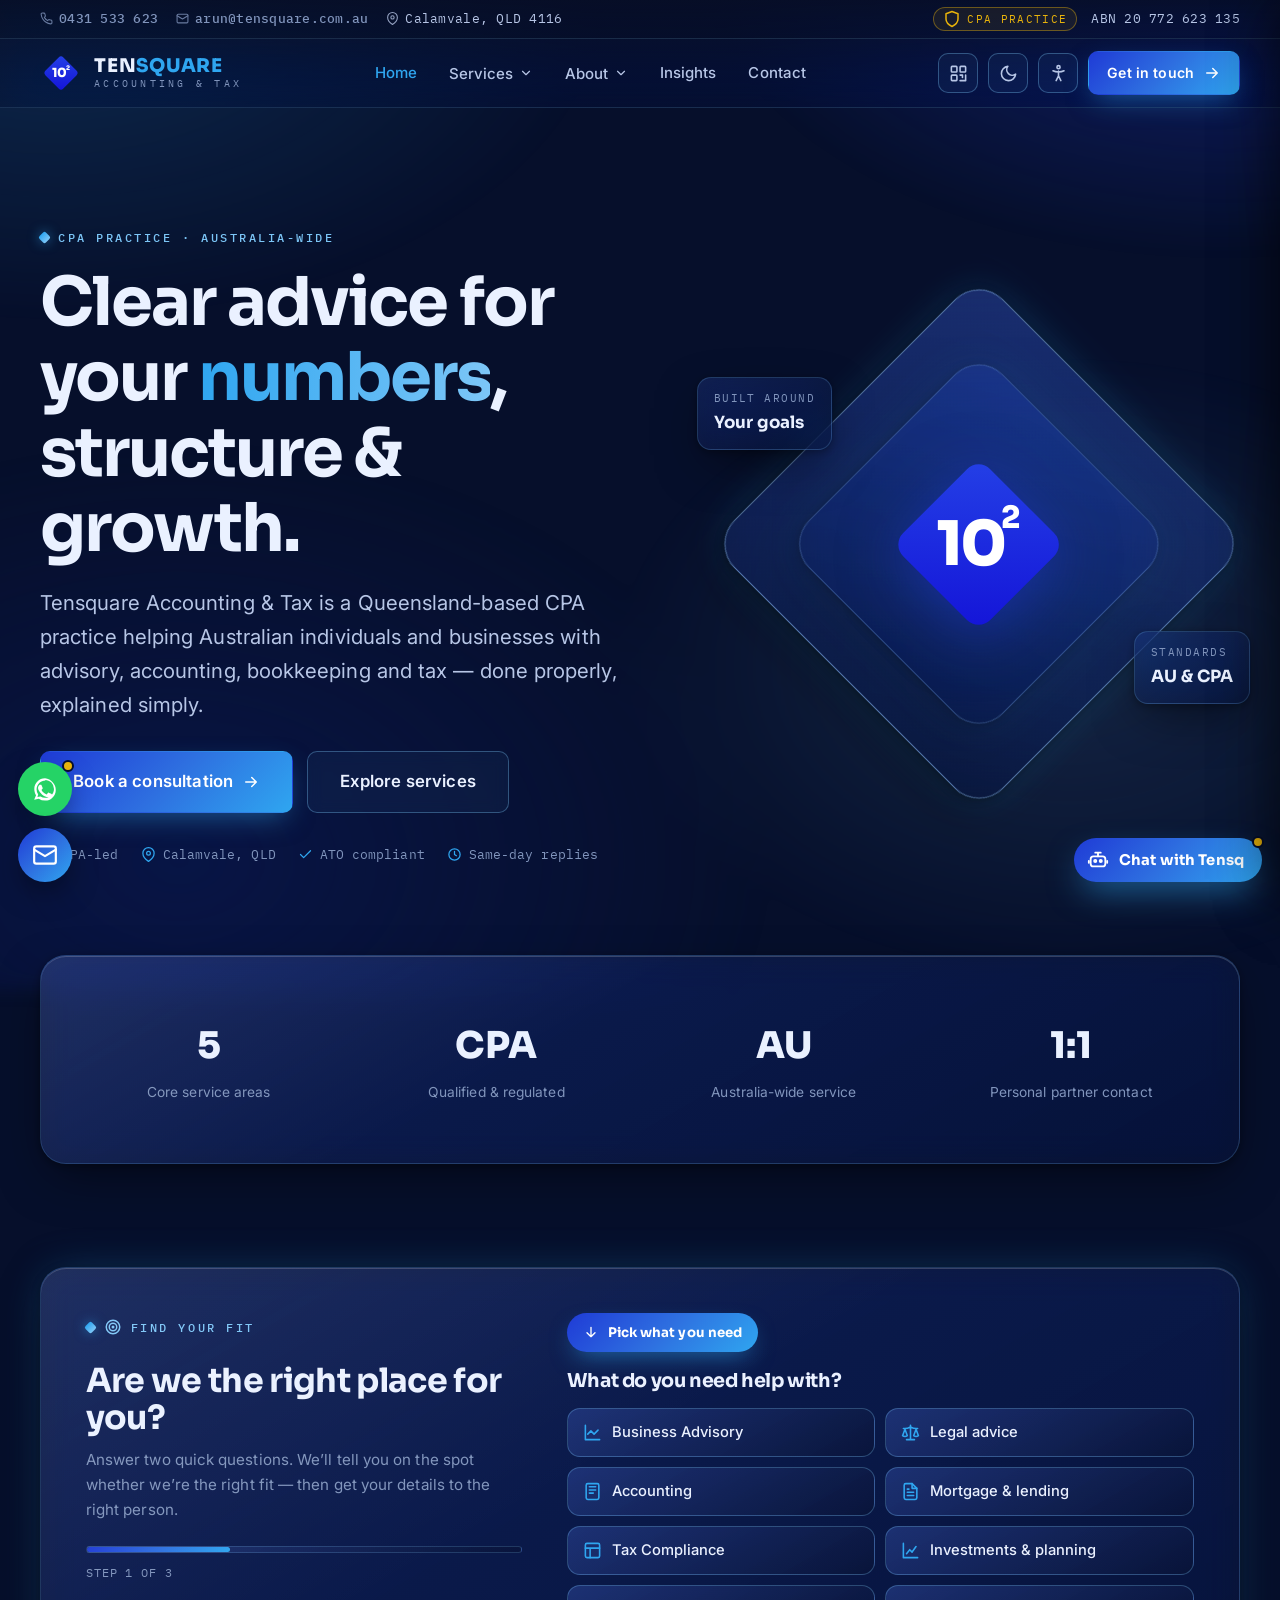
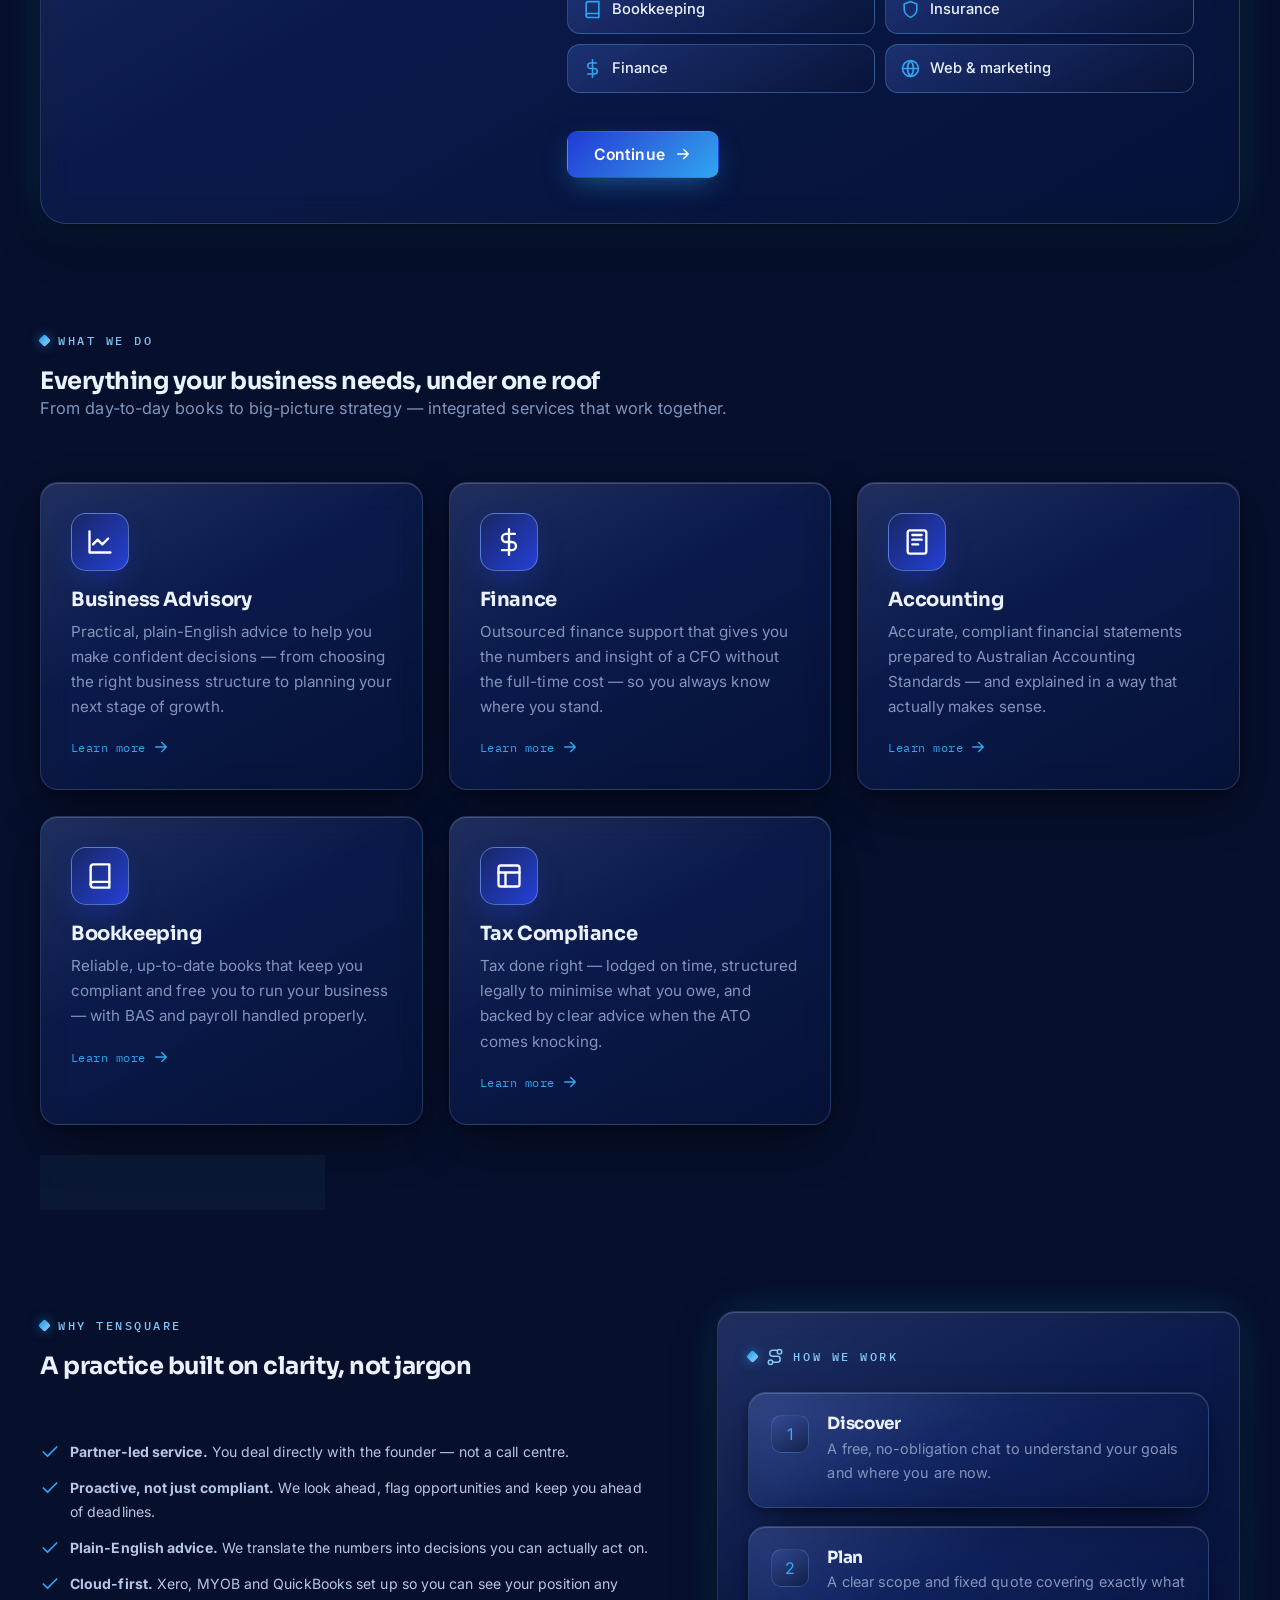
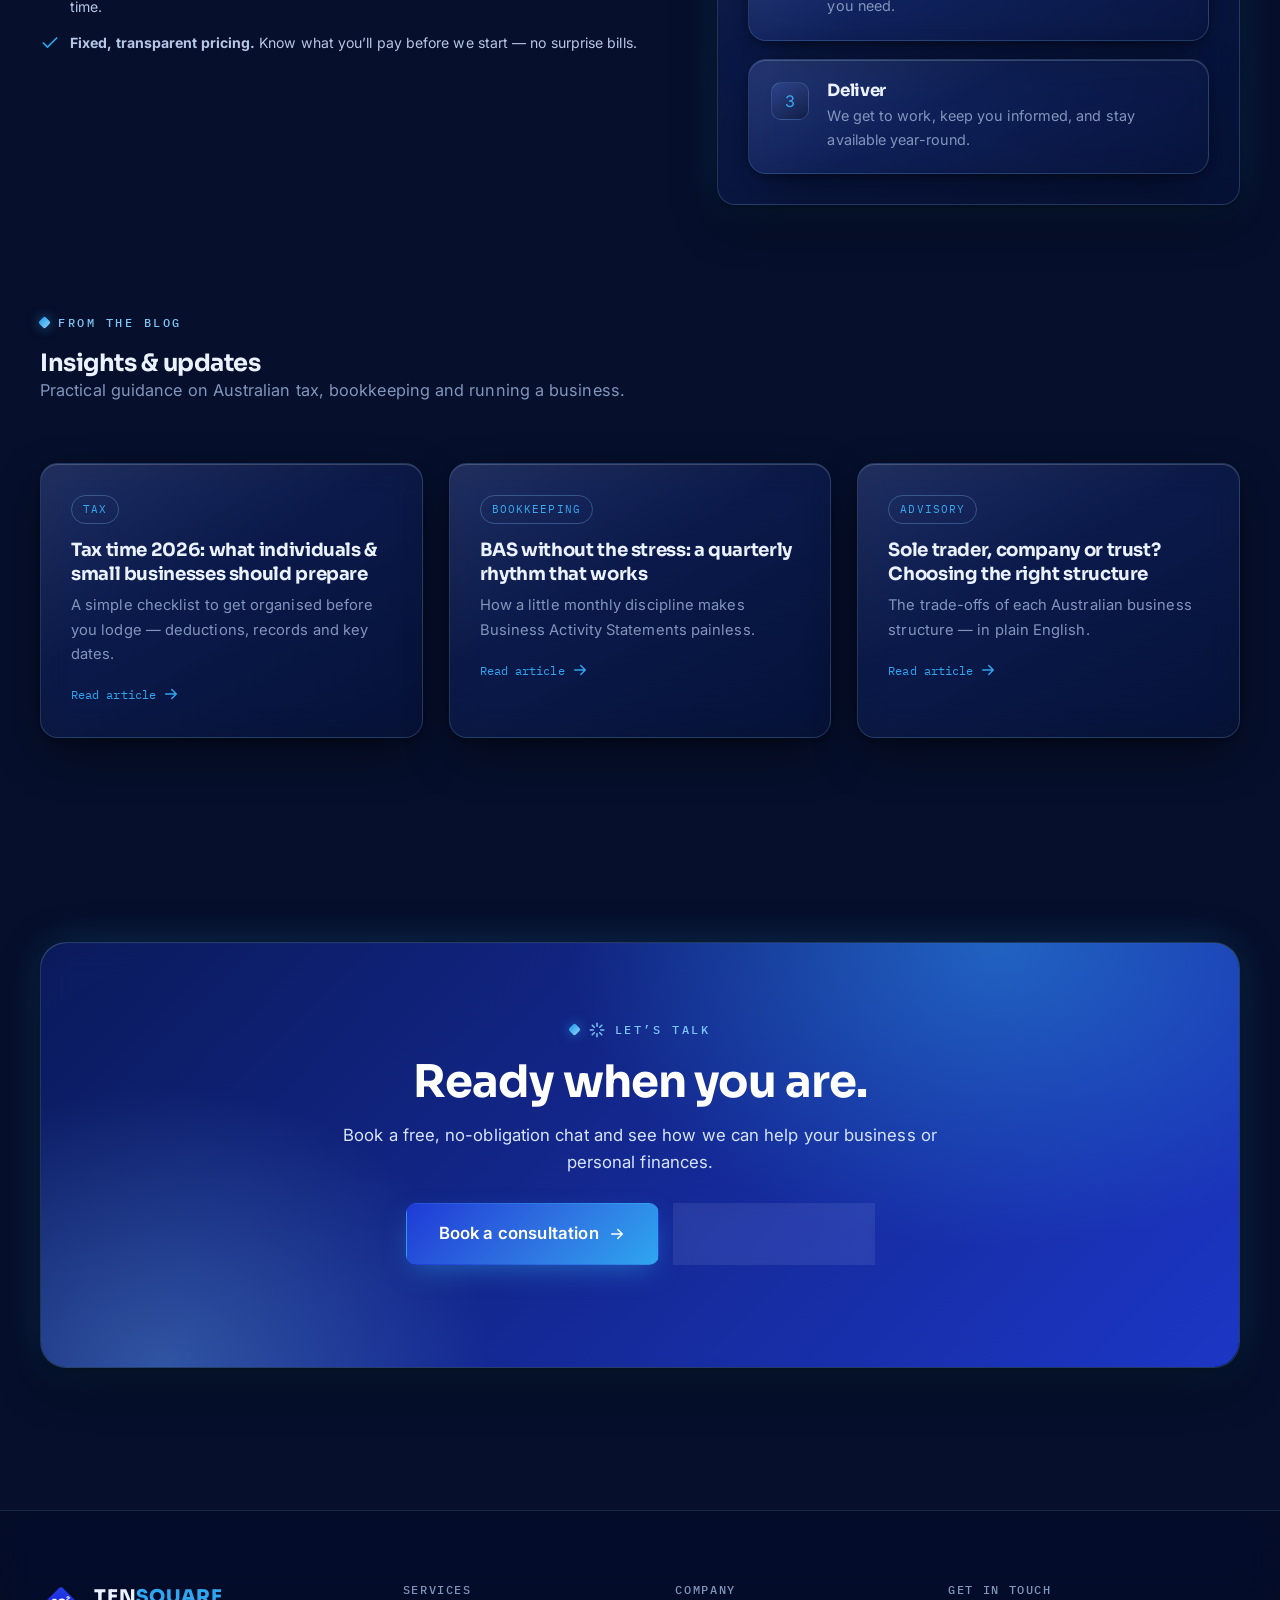
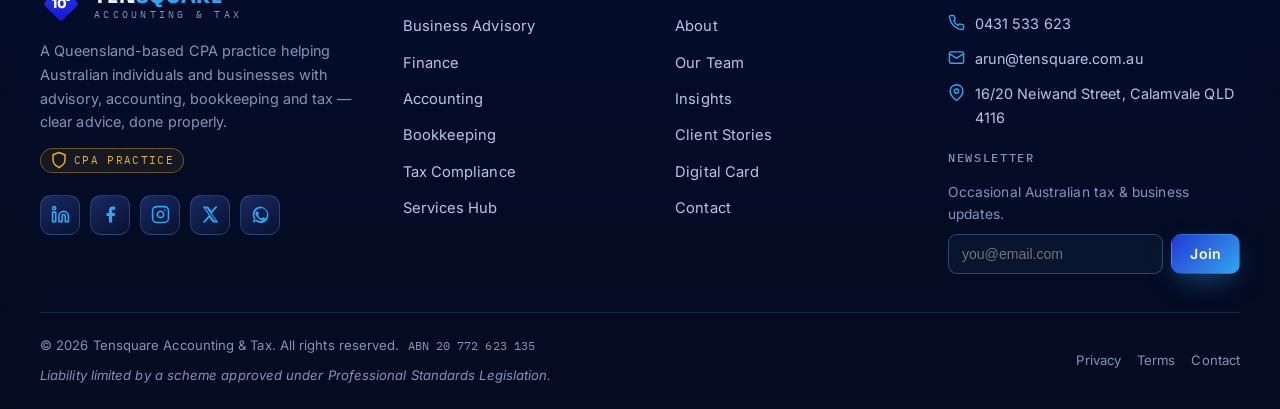
==== commit 175b5ed1: "Add files via upload" ====
--- a/index.html
+++ b/index.html
@@ -166,6 +166,75 @@
   </div>
 </section>
 
+<section class="section" id="right-place" style="padding-top:0">
+  <div class="wrap">
+    <div class="rp glass glow">
+      <div class="rp-side">
+        <span class="eyebrow"><svg class="" width="18" height="18" viewBox="0 0 24 24" fill="none" stroke="currentColor" stroke-width="2" stroke-linecap="round" stroke-linejoin="round" aria-hidden="true"><circle cx="12" cy="12" r="9"/><circle cx="12" cy="12" r="5"/><circle cx="12" cy="12" r="1"/></svg> Find your fit</span>
+        <h2>Are we the right place for you?</h2>
+        <p>Answer two quick questions. We&rsquo;ll tell you on the spot whether we&rsquo;re the right fit &mdash; then get your details to the right person.</p>
+        <div class="rp-progress">
+          <span class="rp-bar"><i id="rpBar"></i></span>
+          <span class="rp-step-label" id="rpStepLabel">Step 1 of 3</span>
+        </div>
+      </div>
+      <div class="rp-main">
+        <!-- STEP 1 -->
+        <div class="rp-panel" data-panel="1">
+          <div class="rp-guide" id="rpGuide1"><svg class="" width="18" height="18" viewBox="0 0 24 24" fill="none" stroke="currentColor" stroke-width="2" stroke-linecap="round" stroke-linejoin="round" aria-hidden="true"><path d="M5 12h14M13 6l6 6-6 6"/></svg> Pick what you need</div>
+          <h3 class="rp-q">What do you need help with?</h3>
+          <div class="rp-options" role="group" aria-label="Choose a service"><button type="button" class="rp-opt" data-fit="yes" data-svc="Business Advisory"><svg class="" width="18" height="18" viewBox="0 0 24 24" fill="none" stroke="currentColor" stroke-width="2" stroke-linecap="round" stroke-linejoin="round" aria-hidden="true"><path d="M3 3v18h18"/><path d="m19 9-5 5-4-4-4 4"/></svg> Business Advisory</button><button type="button" class="rp-opt" data-fit="no" data-svc="Legal advice"><svg class="" width="18" height="18" viewBox="0 0 24 24" fill="none" stroke="currentColor" stroke-width="2" stroke-linecap="round" stroke-linejoin="round" aria-hidden="true"><path d="m16 16 3-8 3 8c-.87.65-1.92 1-3 1s-2.13-.35-3-1Z"/><path d="m2 16 3-8 3 8c-.87.65-1.92 1-3 1s-2.13-.35-3-1Z"/><path d="M7 21h10M12 3v18M3 7h2c2 0 5-1 7-2 2 1 5 2 7 2h2"/></svg> Legal advice</button><button type="button" class="rp-opt" data-fit="yes" data-svc="Accounting"><svg class="" width="18" height="18" viewBox="0 0 24 24" fill="none" stroke="currentColor" stroke-width="2" stroke-linecap="round" stroke-linejoin="round" aria-hidden="true"><rect x="4" y="2" width="16" height="20" rx="2"/><path d="M8 6h8M8 10h8M8 14h5"/></svg> Accounting</button><button type="button" class="rp-opt" data-fit="no" data-svc="Mortgage &amp; lending"><svg class="" width="18" height="18" viewBox="0 0 24 24" fill="none" stroke="currentColor" stroke-width="2" stroke-linecap="round" stroke-linejoin="round" aria-hidden="true"><path d="M14 2H6a2 2 0 0 0-2 2v16a2 2 0 0 0 2 2h12a2 2 0 0 0 2-2V8z"/><path d="M14 2v6h6"/><path d="M16 13H8M16 17H8M10 9H8"/></svg> Mortgage &amp; lending</button><button type="button" class="rp-opt" data-fit="yes" data-svc="Tax Compliance"><svg class="" width="18" height="18" viewBox="0 0 24 24" fill="none" stroke="currentColor" stroke-width="2" stroke-linecap="round" stroke-linejoin="round" aria-hidden="true"><path d="M3 9h18M9 21V9"/><rect x="3" y="3" width="18" height="18" rx="2"/></svg> Tax Compliance</button><button type="button" class="rp-opt" data-fit="no" data-svc="Investments &amp; planning"><svg class="" width="18" height="18" viewBox="0 0 24 24" fill="none" stroke="currentColor" stroke-width="2" stroke-linecap="round" stroke-linejoin="round" aria-hidden="true"><path d="M3 3v18h18"/><path d="M7 16l4-5 3 3 5-7"/></svg> Investments &amp; planning</button><button type="button" class="rp-opt" data-fit="yes" data-svc="Bookkeeping"><svg class="" width="18" height="18" viewBox="0 0 24 24" fill="none" stroke="currentColor" stroke-width="2" stroke-linecap="round" stroke-linejoin="round" aria-hidden="true"><path d="M4 19.5A2.5 2.5 0 0 1 6.5 17H20"/><path d="M6.5 2H20v20H6.5A2.5 2.5 0 0 1 4 19.5v-15A2.5 2.5 0 0 1 6.5 2z"/></svg> Bookkeeping</button><button type="button" class="rp-opt" data-fit="no" data-svc="Insurance"><svg class="" width="18" height="18" viewBox="0 0 24 24" fill="none" stroke="currentColor" stroke-width="2" stroke-linecap="round" stroke-linejoin="round" aria-hidden="true"><path d="M12 22s8-4 8-10V5l-8-3-8 3v7c0 6 8 10 8 10z"/></svg> Insurance</button><button type="button" class="rp-opt" data-fit="yes" data-svc="Finance"><svg class="" width="18" height="18" viewBox="0 0 24 24" fill="none" stroke="currentColor" stroke-width="2" stroke-linecap="round" stroke-linejoin="round" aria-hidden="true"><path d="M12 1v22M17 5H9.5a3.5 3.5 0 0 0 0 7h5a3.5 3.5 0 0 1 0 7H6"/></svg> Finance</button><button type="button" class="rp-opt" data-fit="no" data-svc="Web &amp; marketing"><svg class="" width="18" height="18" viewBox="0 0 24 24" fill="none" stroke="currentColor" stroke-width="2" stroke-linecap="round" stroke-linejoin="round" aria-hidden="true"><circle cx="12" cy="12" r="10"/><path d="M2 12h20M12 2a15 15 0 0 1 0 20 15 15 0 0 1 0-20z"/></svg> Web &amp; marketing</button></div>
+          <div class="rp-feedback" id="rpFeedback" role="status" aria-live="polite"></div>
+          <div class="rp-nav">
+            <button type="button" class="btn btn-primary" id="rpNext1" disabled>Continue <svg class="" width="18" height="18" viewBox="0 0 24 24" fill="none" stroke="currentColor" stroke-width="2" stroke-linecap="round" stroke-linejoin="round" aria-hidden="true"><path d="M5 12h14M13 6l6 6-6 6"/></svg></button>
+          </div>
+        </div>
+        <!-- STEP 2 -->
+        <div class="rp-panel" data-panel="2" hidden>
+          <div class="rp-guide"><svg class="" width="18" height="18" viewBox="0 0 24 24" fill="none" stroke="currentColor" stroke-width="2" stroke-linecap="round" stroke-linejoin="round" aria-hidden="true"><path d="M5 12h14M13 6l6 6-6 6"/></svg> Tell us who you are</div>
+          <h3 class="rp-q">And you&rsquo;re a&hellip;?</h3>
+          <div class="rp-options" role="group" aria-label="Who are you">
+            <button type="button" class="rp-opt" data-who="Individual"><svg class="" width="18" height="18" viewBox="0 0 24 24" fill="none" stroke="currentColor" stroke-width="2" stroke-linecap="round" stroke-linejoin="round" aria-hidden="true"><path d="M17 21v-2a4 4 0 0 0-4-4H5a4 4 0 0 0-4 4v2"/><circle cx="9" cy="7" r="4"/><path d="M23 21v-2a4 4 0 0 0-3-3.87M16 3.13a4 4 0 0 1 0 7.75"/></svg> Individual</button>
+            <button type="button" class="rp-opt" data-who="Sole trader"><svg class="" width="18" height="18" viewBox="0 0 24 24" fill="none" stroke="currentColor" stroke-width="2" stroke-linecap="round" stroke-linejoin="round" aria-hidden="true"><path d="M14 2H6a2 2 0 0 0-2 2v16a2 2 0 0 0 2 2h12a2 2 0 0 0 2-2V8z"/><path d="M14 2v6h6M9 13h6M9 17h6"/></svg> Sole trader</button>
+            <button type="button" class="rp-opt" data-who="Business / Company"><svg class="" width="18" height="18" viewBox="0 0 24 24" fill="none" stroke="currentColor" stroke-width="2" stroke-linecap="round" stroke-linejoin="round" aria-hidden="true"><path d="M23 6l-9.5 9.5-5-5L1 18"/><path d="M17 6h6v6"/></svg> Business / Company</button>
+            <button type="button" class="rp-opt" data-who="Not sure yet"><svg class="" width="18" height="18" viewBox="0 0 24 24" fill="none" stroke="currentColor" stroke-width="2" stroke-linecap="round" stroke-linejoin="round" aria-hidden="true"><circle cx="12" cy="12" r="10"/><path d="M12 16v-4M12 8h.01"/></svg> Not sure yet</button>
+          </div>
+          <div class="rp-nav">
+            <button type="button" class="btn btn-ghost rp-back" id="rpBack2"><svg class="" width="18" height="18" viewBox="0 0 24 24" fill="none" stroke="currentColor" stroke-width="2" stroke-linecap="round" stroke-linejoin="round" aria-hidden="true"><path d="M5 12h14M13 6l6 6-6 6"/></svg> Back</button>
+            <button type="button" class="btn btn-primary" id="rpNext2" disabled>Continue <svg class="" width="18" height="18" viewBox="0 0 24 24" fill="none" stroke="currentColor" stroke-width="2" stroke-linecap="round" stroke-linejoin="round" aria-hidden="true"><path d="M5 12h14M13 6l6 6-6 6"/></svg></button>
+          </div>
+        </div>
+        <!-- STEP 3 -->
+        <div class="rp-panel" data-panel="3" hidden>
+          <div class="rp-guide"><svg class="" width="18" height="18" viewBox="0 0 24 24" fill="none" stroke="currentColor" stroke-width="2" stroke-linecap="round" stroke-linejoin="round" aria-hidden="true"><path d="M5 12h14M13 6l6 6-6 6"/></svg> Where do we send your answer?</div>
+          <div class="rp-confirm" id="rpConfirm"><svg class="" width="18" height="18" viewBox="0 0 24 24" fill="none" stroke="currentColor" stroke-width="2" stroke-linecap="round" stroke-linejoin="round" aria-hidden="true"><path d="M20 6 9 17l-5-5"/></svg><span id="rpConfirmText"></span></div>
+          <div class="rp-fields">
+            <div class="field"><label class="lab" for="rpName">Your name *</label><input class="input" id="rpName" type="text" autocomplete="name"></div>
+            <div class="field"><label class="lab" for="rpEmail">Email *</label><input class="input" id="rpEmail" type="email" autocomplete="email"></div>
+            <div class="field"><label class="lab" for="rpPhone">Phone</label><input class="input" id="rpPhone" type="tel" autocomplete="tel"></div>
+            <div class="field"><label class="lab" for="rpMsg">Anything else? (optional)</label><textarea class="textarea" id="rpMsg" placeholder="A sentence about your situation&hellip;"></textarea></div>
+          </div>
+          <div class="rp-nav">
+            <button type="button" class="btn btn-ghost rp-back" id="rpBack3"><svg class="" width="18" height="18" viewBox="0 0 24 24" fill="none" stroke="currentColor" stroke-width="2" stroke-linecap="round" stroke-linejoin="round" aria-hidden="true"><path d="M5 12h14M13 6l6 6-6 6"/></svg> Back</button>
+            <button type="button" class="btn btn-primary" id="rpSubmit">Submit <svg class="" width="18" height="18" viewBox="0 0 24 24" fill="none" stroke="currentColor" stroke-width="2" stroke-linecap="round" stroke-linejoin="round" aria-hidden="true"><path d="M22 2 11 13M22 2l-7 20-4-9-9-4 20-7z"/></svg></button>
+          </div>
+          <div class="form-status" id="rpStatus"></div>
+        </div>
+        <!-- DONE -->
+        <div class="rp-panel rp-done" data-panel="done" hidden>
+          <div class="rp-done-ic"><svg class="" width="18" height="18" viewBox="0 0 24 24" fill="none" stroke="currentColor" stroke-width="2" stroke-linecap="round" stroke-linejoin="round" aria-hidden="true"><path d="M20 6 9 17l-5-5"/></svg></div>
+          <h3 id="rpDoneTitle">You&rsquo;re in the right place!</h3>
+          <p id="rpDoneMsg"></p>
+          <div class="rp-nav center">
+            <a class="btn btn-ghost" href="services.html">Explore services <svg class="" width="18" height="18" viewBox="0 0 24 24" fill="none" stroke="currentColor" stroke-width="2" stroke-linecap="round" stroke-linejoin="round" aria-hidden="true"><path d="M5 12h14M13 6l6 6-6 6"/></svg></a>
+            <button type="button" class="btn btn-primary" id="rpRestart">Start over</button>
+          </div>
+        </div>
+      </div>
+    </div>
+  </div>
+</section>
+
 <section class="section" style="padding-top:0">
   <div class="wrap">
     <div class="section-head"><span class="eyebrow">What we do</span><h2>Everything your business needs, under one roof</h2><p class="kicker">From day-to-day books to big-picture strategy &mdash; integrated services that work together.</p></div>
@@ -691,5 +760,104 @@
 })();
 </script>
 
+<script>
+(function(){
+  "use strict";
+  var W3F="YOUR_WEB3FORMS_ACCESS_KEY", WA="61431533623", MAIL="arun@tensquare.com.au";
+  function ph(){ return (!W3F || W3F.indexOf("YOUR_")===0); }
+  var root=document.getElementById("right-place"); if(!root) return;
+  function q(s){ return root.querySelector(s); }
+  function qa(s){ return Array.prototype.slice.call(root.querySelectorAll(s)); }
+  var data={service:"",fit:false,who:"",name:"",email:"",phone:"",msg:""};
+  var bar=q("#rpBar"), stepLabel=q("#rpStepLabel");
+
+  function showPanel(n){
+    qa(".rp-panel").forEach(function(p){ p.hidden=(p.getAttribute("data-panel")!==String(n)); });
+    var pct = n==="done" ? 100 : (n===1?33:(n===2?66:100));
+    if(bar) bar.style.width=pct+"%";
+    if(stepLabel) stepLabel.textContent = n==="done" ? "Done" : ("Step "+n+" of 3");
+    try{ root.scrollIntoView({behavior:"smooth",block:"nearest"}); }catch(e){}
+  }
+
+  var fb=q("#rpFeedback"), next1=q("#rpNext1");
+  qa(".rp-opt[data-svc]").forEach(function(b){
+    b.addEventListener("click",function(){
+      qa(".rp-opt[data-svc]").forEach(function(x){ x.classList.remove("sel","bad"); });
+      b.classList.add("sel");
+      var fit=b.getAttribute("data-fit")==="yes", svc=b.getAttribute("data-svc");
+      fb.classList.remove("ok","no");
+      if(fit){
+        data.service=svc; data.fit=true;
+        fb.classList.add("show","ok");
+        fb.innerHTML="✅ <b>You’re in the right place.</b> We handle <b>"+svc+"</b> every day — tap Continue and we’ll get you to the right person.";
+        next1.disabled=false; next1.classList.add("rp-pulse");
+      } else {
+        data.fit=false; data.service="";
+        b.classList.add("bad");
+        fb.classList.add("show","no");
+        fb.innerHTML="👉 <b>This isn’t quite the right place for that.</b> Tensquare focuses on <b>accounting, tax &amp; business advisory</b> for Australians. If you also need one of those, pick it above — otherwise a specialist in "+svc.toLowerCase().replace(/&amp;/g,"and")+" would serve you better.";
+        next1.disabled=true; next1.classList.remove("rp-pulse");
+      }
+    });
+  });
+  next1.addEventListener("click",function(){ if(data.fit){ next1.classList.remove("rp-pulse"); showPanel(2); } });
+
+  var next2=q("#rpNext2");
+  qa(".rp-opt[data-who]").forEach(function(b){
+    b.addEventListener("click",function(){
+      qa(".rp-opt[data-who]").forEach(function(x){ x.classList.remove("sel"); });
+      b.classList.add("sel"); data.who=b.getAttribute("data-who");
+      next2.disabled=false; next2.classList.add("rp-pulse");
+    });
+  });
+  q("#rpBack2").addEventListener("click",function(){ showPanel(1); });
+  next2.addEventListener("click",function(){
+    next2.classList.remove("rp-pulse");
+    var t=q("#rpConfirmText"); if(t) t.innerHTML=" You’re asking about <b>"+data.service+"</b> — <b>"+data.who+"</b>.";
+    showPanel(3);
+  });
+
+  q("#rpBack3").addEventListener("click",function(){ showPanel(2); });
+  var status=q("#rpStatus");
+  function valEmail(v){ return v.indexOf("@")>0 && v.lastIndexOf(".")>v.indexOf("@")+1; }
+  q("#rpSubmit").addEventListener("click",function(){
+    var name=q("#rpName").value.trim(), email=q("#rpEmail").value.trim(),
+        phone=q("#rpPhone").value.trim(), msg=q("#rpMsg").value.trim();
+    status.className="form-status";
+    if(!name||!email){ status.classList.add("err"); status.textContent="Please add your name and email."; return; }
+    if(!valEmail(email)){ status.classList.add("err"); status.textContent="That email doesn’t look right — please check it."; return; }
+    data.name=name; data.email=email; data.phone=phone; data.msg=msg;
+    var btn=this; btn.disabled=true;
+    function done(){
+      var dt=q("#rpDoneTitle"), dm=q("#rpDoneMsg");
+      if(dt) dt.textContent="You’re in the right place, "+name+"!";
+      if(dm) dm.innerHTML="Thanks — we’ve noted your interest in <b>"+data.service+"</b>. The team will be in touch at <b>"+email+"</b> shortly. Prefer to talk now? <a href=\"https://wa.me/"+WA+"\" target=\"_blank\" rel=\"noopener\" style=\"color:var(--azure)\">WhatsApp us</a>.";
+      showPanel("done"); btn.disabled=false;
+    }
+    if(ph()){ status.classList.add("ok"); status.textContent="Submitting…"; setTimeout(done,500); return; }
+    status.classList.add("ok"); status.textContent="Submitting…";
+    fetch("https://api.web3forms.com/submit",{method:"POST",headers:{"Content-Type":"application/json",Accept:"application/json"},
+      body:JSON.stringify({access_key:W3F,subject:"Right-place enquiry — "+data.service+" ("+name+")",from_name:name,email:email,phone:phone,
+        service:data.service,client_type:data.who,message:msg,source:"Homepage right-place form",_template:"table"})})
+      .then(function(r){return r.json();}).then(function(d){
+        if(d.success){ done(); } else { status.classList.add("err"); status.textContent="Something went wrong — please email "+MAIL+"."; btn.disabled=false; }
+      }).catch(function(){ status.classList.add("err"); status.textContent="Network error — please email "+MAIL+"."; btn.disabled=false; });
+  });
+
+  var rs=q("#rpRestart");
+  if(rs) rs.addEventListener("click",function(){
+    data={service:"",fit:false,who:"",name:"",email:"",phone:"",msg:""};
+    qa(".rp-opt").forEach(function(x){ x.classList.remove("sel","bad"); });
+    fb.className="rp-feedback"; fb.innerHTML="";
+    next1.disabled=true; next1.classList.remove("rp-pulse");
+    next2.disabled=true; next2.classList.remove("rp-pulse");
+    ["#rpName","#rpEmail","#rpPhone","#rpMsg"].forEach(function(id){ var el=q(id); if(el) el.value=""; });
+    status.className="form-status"; status.textContent="";
+    showPanel(1);
+  });
+
+  showPanel(1);
+})();
+</script>
 </body>
 </html>
--- a/shared.css
+++ b/shared.css
@@ -606,6 +606,62 @@
   .cbot-panel{right:12px;left:12px;width:auto;bottom:78px;height:min(70vh,520px)}
 }
 
+/* ===================== "RIGHT PLACE" QUALIFIER (home) ===================== */
+.rp{display:grid;grid-template-columns:.82fr 1.18fr;gap:clamp(24px,3.5vw,48px);border-radius:var(--rxl);
+  padding:clamp(26px,3.5vw,46px);align-items:start}
+.rp-side h2{font-size:clamp(1.5rem,2.6vw,2.1rem);margin:8px 0 10px}
+.rp-side p{color:var(--muted);font-size:.95rem;max-width:42ch}
+.rp-progress{margin-top:24px}
+.rp-bar{display:block;height:7px;border-radius:6px;background:var(--glass-bg-strong);overflow:hidden;border:1px solid var(--glass-stroke)}
+.rp-bar i{display:block;height:100%;width:33%;border-radius:6px;background:var(--grad-main);transition:width .45s cubic-bezier(.4,0,.2,1)}
+.rp-step-label{display:inline-block;margin-top:10px;font-family:var(--font-m);font-size:.72rem;letter-spacing:.08em;color:var(--muted);text-transform:uppercase}
+.rp-main{position:relative;min-height:280px}
+.rp-panel{animation:rpIn .4s ease}
+.rp-panel[hidden]{display:none}
+@keyframes rpIn{from{opacity:0;transform:translateY(10px)}to{opacity:1;transform:none}}
+.rp-guide{display:inline-flex;align-items:center;gap:9px;padding:9px 16px;border-radius:22px;background:var(--grad-main);
+  color:#fff;font-family:var(--font-d);font-weight:700;font-size:.83rem;margin-bottom:18px;
+  box-shadow:0 10px 24px -8px rgba(47,166,240,.6);animation:rpFloat 1.7s ease-in-out infinite}
+.rp-guide svg{width:16px;height:16px;transform:rotate(90deg);animation:rpNudge 1.7s ease-in-out infinite}
+@keyframes rpFloat{0%,100%{transform:translateY(0)}50%{transform:translateY(-4px)}}
+@keyframes rpNudge{0%,100%{transform:rotate(90deg) translateX(0)}50%{transform:rotate(90deg) translateX(4px)}}
+.rp-q{font-size:1.2rem;margin-bottom:16px}
+.rp-options{display:grid;grid-template-columns:1fr 1fr;gap:10px}
+.rp-opt{display:flex;align-items:center;gap:10px;text-align:left;padding:14px 15px;border-radius:13px;
+  background:var(--glass-bg-strong);border:1px solid var(--border-md);color:var(--head);font-size:.92rem;
+  font-weight:500;cursor:pointer;transition:var(--tr);font-family:inherit}
+.rp-opt svg{width:19px;height:19px;color:var(--azure);flex:none}
+.rp-opt:hover{border-color:var(--azure);transform:translateY(-2px);box-shadow:var(--glass-glow)}
+.rp-opt.sel{border-color:var(--azure);background:rgba(47,166,240,.14);box-shadow:0 0 0 2px var(--azure) inset}
+.rp-opt.sel.bad{border-color:var(--gold);background:rgba(232,179,11,.14);box-shadow:0 0 0 2px var(--gold) inset}
+.rp-opt.sel.bad svg{color:var(--gold)}
+.rp-feedback{margin-top:16px;font-size:.9rem;border-radius:12px;max-height:0;padding:0 15px;overflow:hidden;
+  line-height:1.55;transition:max-height .35s ease,padding .35s ease}
+.rp-feedback.show{padding:13px 15px;max-height:220px}
+.rp-feedback.ok{background:rgba(59,227,122,.12);border:1px solid rgba(59,227,122,.4);color:var(--head)}
+.rp-feedback.no{background:rgba(232,179,11,.12);border:1px solid rgba(232,179,11,.4);color:var(--head)}
+.rp-nav{display:flex;gap:10px;margin-top:22px;flex-wrap:wrap}
+.rp-nav.center{justify-content:center}
+.rp-back svg{transform:rotate(180deg)}
+.btn.rp-pulse{animation:rpPulse 1.5s infinite}
+@keyframes rpPulse{0%{box-shadow:0 0 0 0 rgba(47,166,240,.5)}70%{box-shadow:0 0 0 12px rgba(47,166,240,0)}100%{box-shadow:0 0 0 0 rgba(47,166,240,0)}}
+.rp-fields{display:grid;grid-template-columns:1fr 1fr;gap:14px}
+.rp-fields .field:last-child{grid-column:1 / -1}
+.rp-confirm{display:flex;align-items:center;gap:10px;padding:13px 15px;border-radius:12px;margin-bottom:18px;
+  background:rgba(59,227,122,.1);border:1px solid rgba(59,227,122,.35);font-size:.9rem;color:var(--head)}
+.rp-confirm svg{width:18px;height:18px;color:#3BE37A;flex:none}
+.rp-done{text-align:center;padding:18px 0}
+.rp-done-ic{width:70px;height:70px;border-radius:50%;display:grid;place-items:center;margin:0 auto 16px;color:#fff;
+  background:linear-gradient(135deg,#3BE37A,#16B45A);box-shadow:0 16px 36px -10px rgba(59,227,122,.6)}
+.rp-done-ic svg{width:34px;height:34px}
+.rp-done h3{font-size:1.5rem;margin-bottom:8px}
+.rp-done p{color:var(--muted);max-width:48ch;margin:0 auto}
+@media (max-width:860px){
+  .rp{grid-template-columns:1fr}
+  .rp-options{grid-template-columns:1fr}
+  .rp-fields{grid-template-columns:1fr}
+}
+
 /* ===================== RESPONSIVE ===================== */
 @media (max-width:980px){
   .hero-grid{grid-template-columns:1fr;gap:40px}
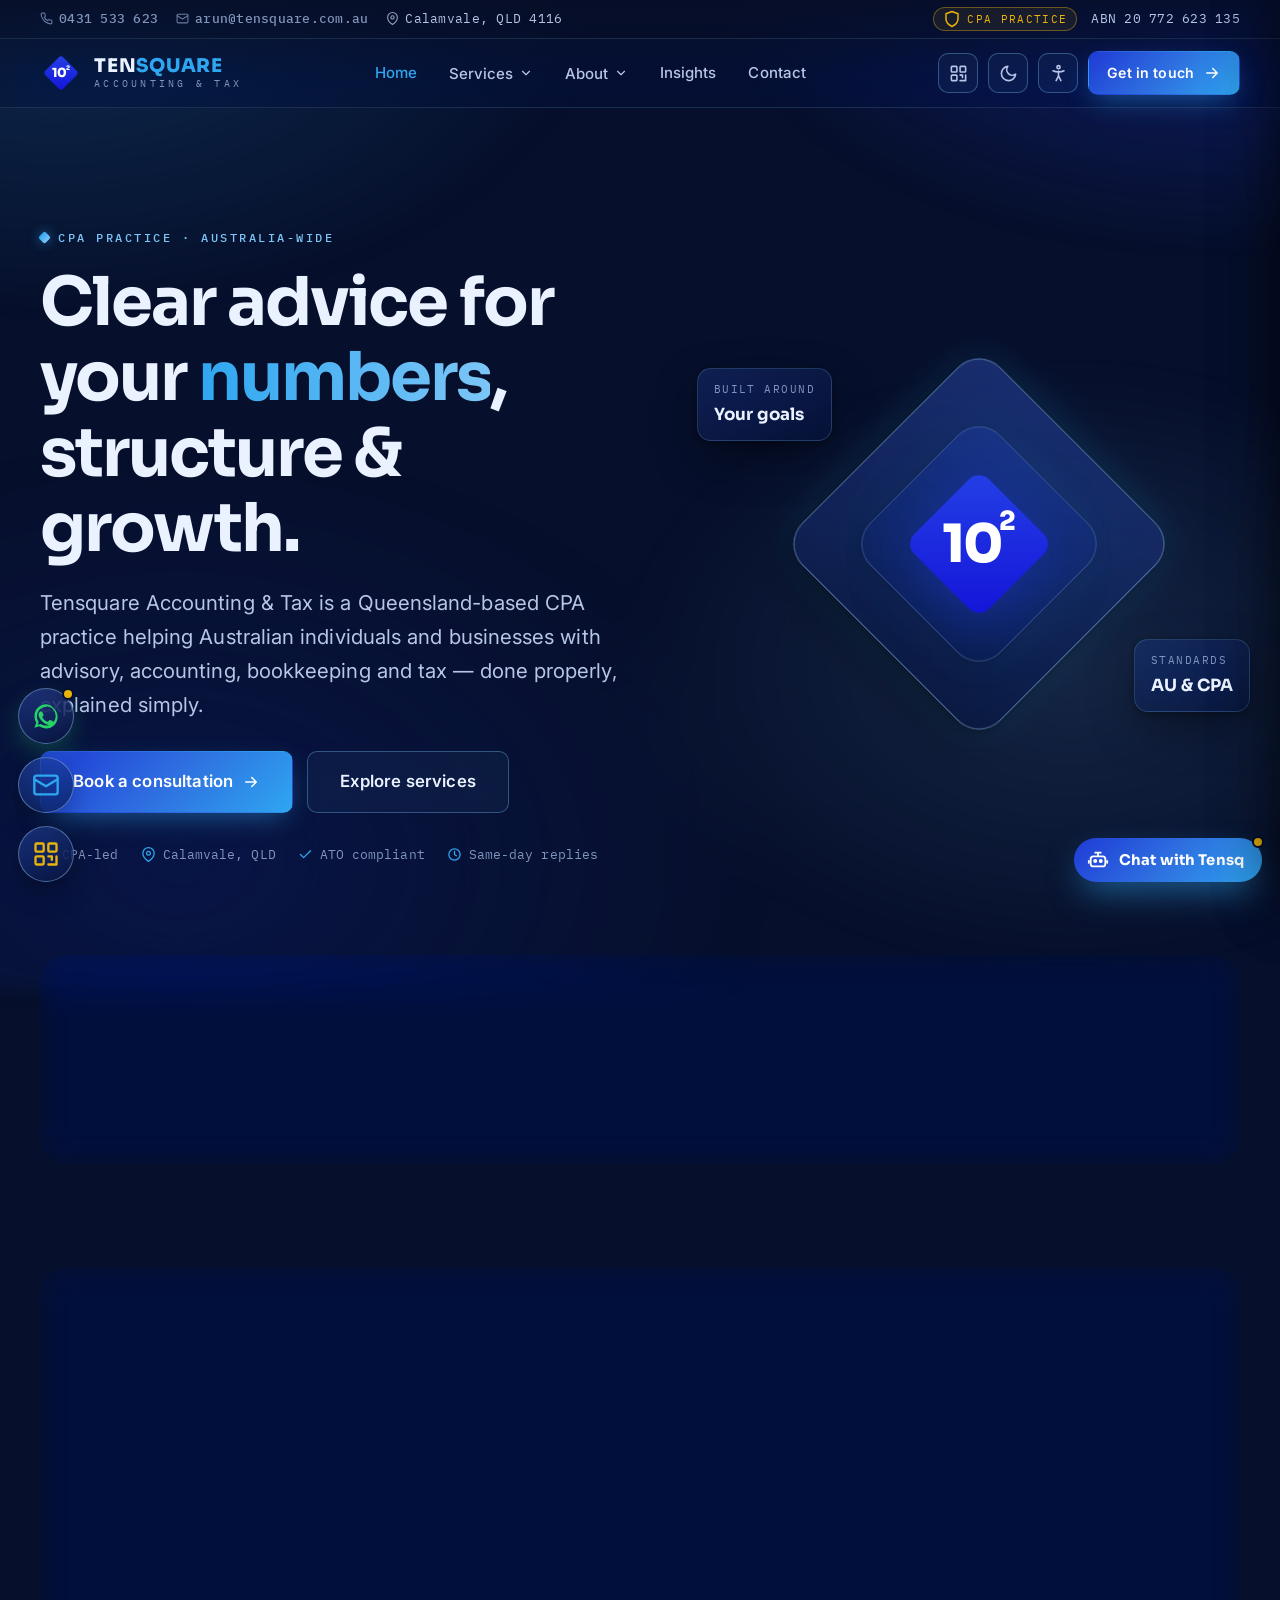
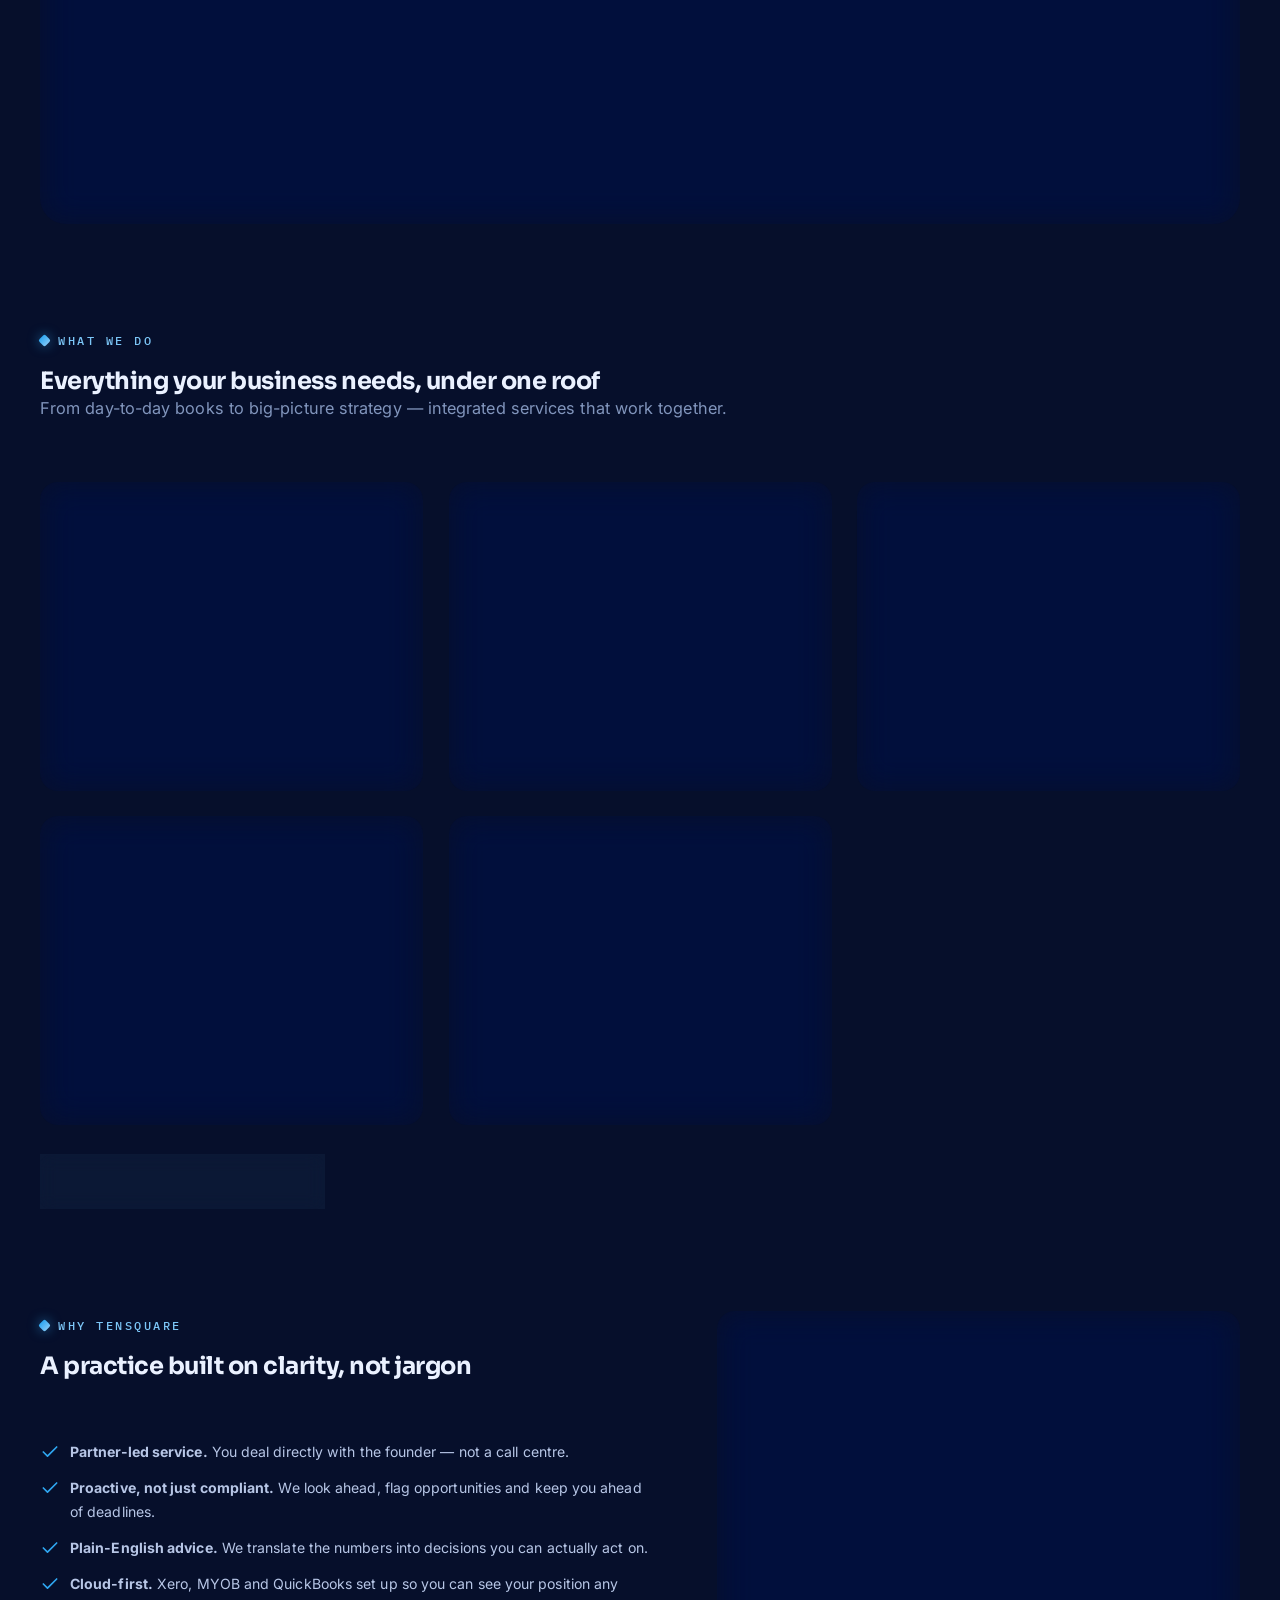
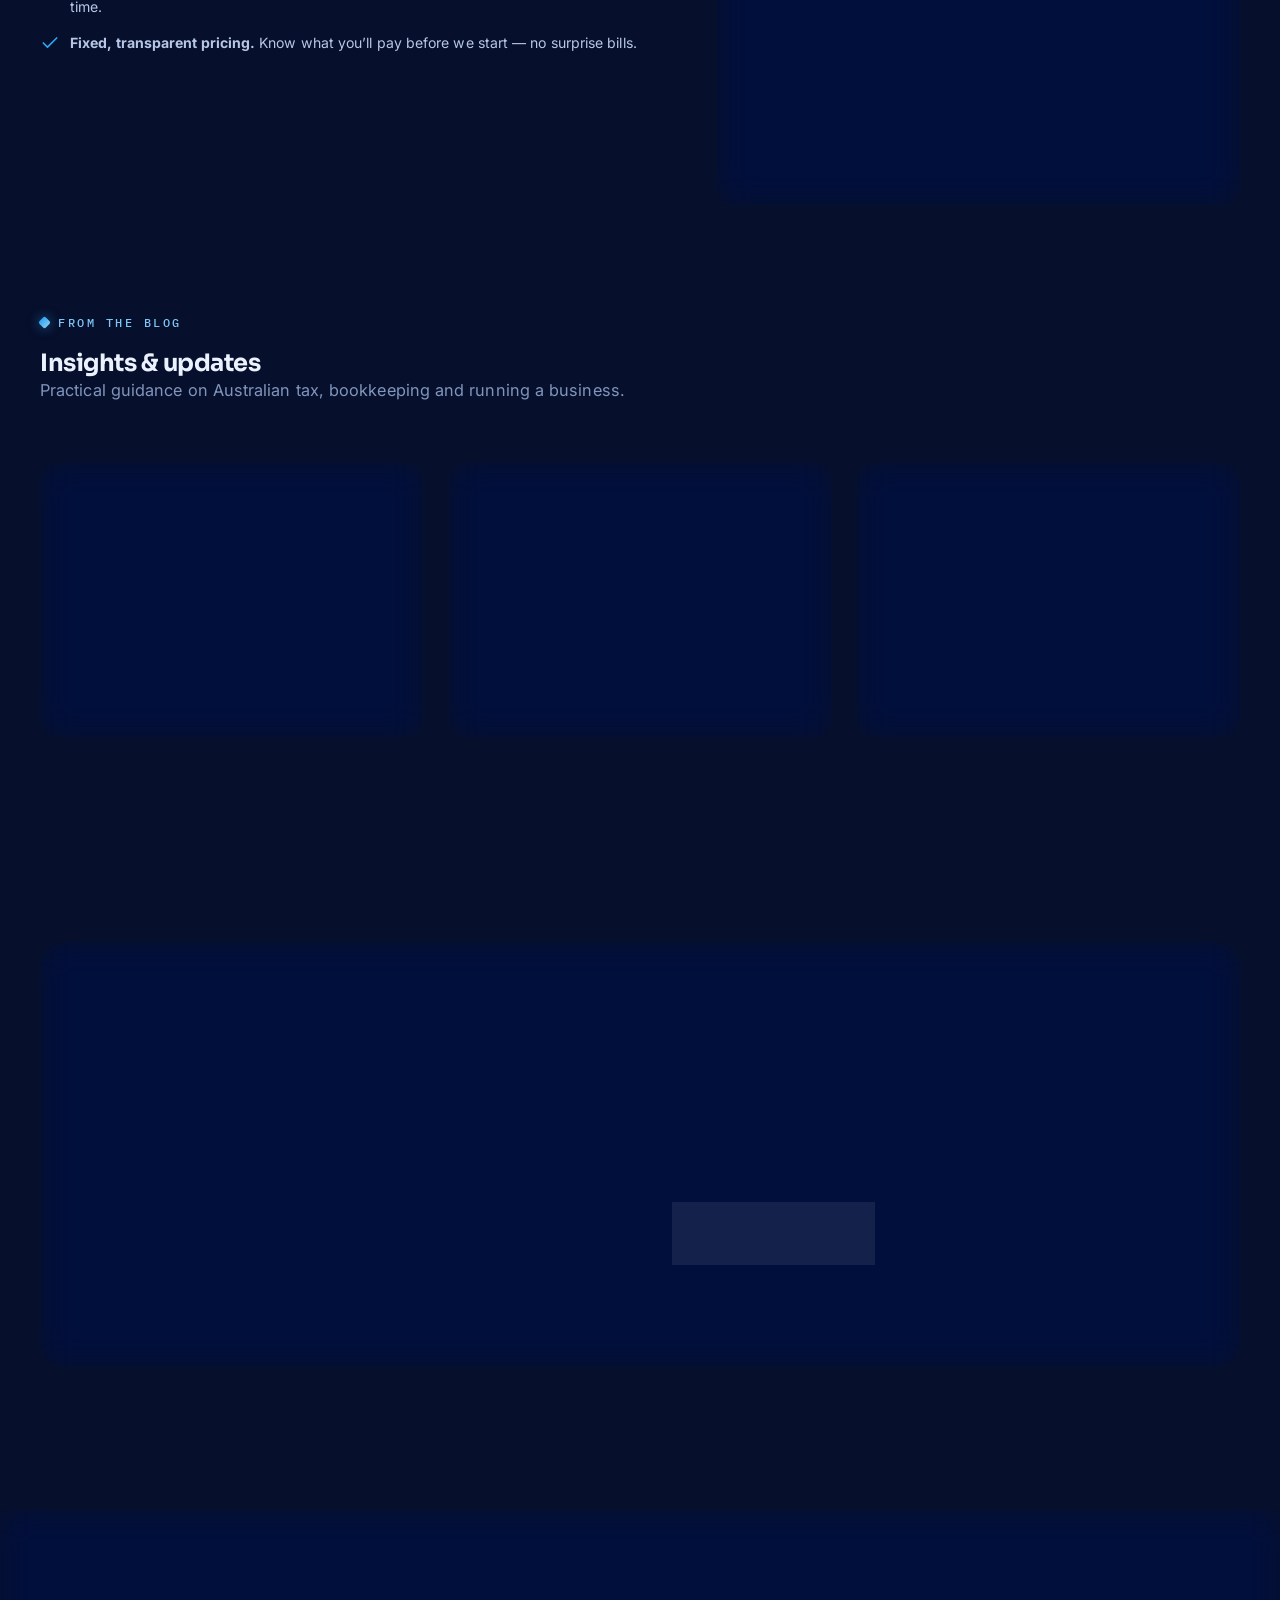
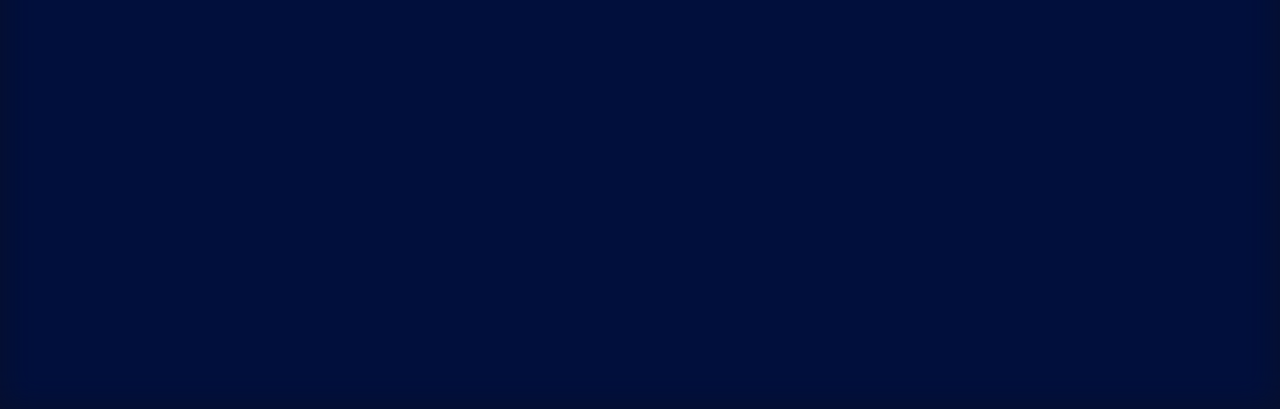
==== commit 8406bb3b: "Add files via upload" ====
--- a/index.html
+++ b/index.html
@@ -13,7 +13,13 @@
 <meta property="og:description" content="Queensland-based CPA practice offering business advisory, finance, accounting, bookkeeping and tax compliance for individuals and businesses across Australia.">
 <meta property="og:url" content="https://tensquare.com.au/index.html">
 <meta property="og:site_name" content="Tensquare Accounting & Tax">
+<meta property="og:image" content="https://tensquare.com.au/og-default.png">
+<meta property="og:image:width" content="1200">
+<meta property="og:image:height" content="630">
 <meta name="twitter:card" content="summary_large_image">
+<meta name="twitter:title" content="Tensquare Accounting &amp; Tax | CPA Advisory, Accounting &amp; Tax, Australia">
+<meta name="twitter:description" content="Queensland-based CPA practice offering business advisory, finance, accounting, bookkeeping and tax compliance for individuals and businesses across Australia.">
+<meta name="twitter:image" content="https://tensquare.com.au/og-default.png">
 <link rel="preconnect" href="https://fonts.googleapis.com">
 <link rel="preconnect" href="https://fonts.gstatic.com" crossorigin>
 <link href="https://fonts.googleapis.com/css2?family=Sora:wght@500;600;700;800&family=Inter:wght@400;500;600;700&family=IBM+Plex+Mono:wght@400;500&display=swap" rel="stylesheet">
@@ -401,36 +407,12 @@
 </footer>
 
 <div class="floats">
-  <button class="float-btn float-wa" id="waOpen" aria-label="Chat on WhatsApp" title="WhatsApp"><svg class="" width="18" height="18" viewBox="0 0 24 24" fill="currentColor" stroke="none" aria-hidden="true"><path d="M12.04 2C6.58 2 2.13 6.45 2.13 11.91c0 2.1.55 4.15 1.6 5.96L2 22l4.25-1.11a9.9 9.9 0 0 0 5.78 1.84h.01c5.46 0 9.91-4.45 9.91-9.91 0-2.65-1.03-5.14-2.9-7.01A9.82 9.82 0 0 0 12.04 2Zm0 1.67c2.2 0 4.27.86 5.83 2.42a8.2 8.2 0 0 1 2.42 5.82c0 4.54-3.7 8.24-8.24 8.24h-.01a8.2 8.2 0 0 1-4.19-1.15l-.3-.18-2.52.66.67-2.46-.2-.31a8.22 8.22 0 0 1-1.26-4.38c0-4.54 3.7-8.24 8.25-8.24Zm-4.51 4.4c-.21 0-.55.08-.84.39-.29.31-1.1 1.08-1.1 2.63 0 1.55 1.13 3.05 1.29 3.26.16.21 2.22 3.39 5.38 4.62 2.63 1.04 3.16.83 3.73.78.57-.05 1.84-.75 2.1-1.48.26-.73.26-1.35.18-1.48-.08-.13-.29-.21-.6-.37-.31-.16-1.84-.91-2.13-1.01-.29-.1-.5-.16-.71.16-.21.31-.81 1.01-.99 1.22-.18.21-.37.23-.68.08-.31-.16-1.31-.48-2.5-1.54-.92-.82-1.54-1.84-1.72-2.15-.18-.31-.02-.48.13-.63.14-.14.31-.37.47-.55.16-.18.21-.31.31-.52.1-.21.05-.39-.03-.55-.08-.16-.71-1.71-.98-2.34-.26-.62-.52-.53-.71-.54l-.6-.01Z"/></svg><span class="pulse"></span></button>
-  <button class="float-btn float-mail" id="mailOpen" aria-label="Send an email" title="Email"><svg class="" width="18" height="18" viewBox="0 0 24 24" fill="none" stroke="currentColor" stroke-width="2" stroke-linecap="round" stroke-linejoin="round" aria-hidden="true"><rect x="2" y="4" width="20" height="16" rx="2"/><path d="m22 7-10 6L2 7"/></svg></button>
-</div>
-
-<div class="popup" id="waPopup" role="dialog" aria-label="WhatsApp enquiry">
-  <div class="popup-head"><span class="ph-ic" style="background:#25D366"><svg class="" width="18" height="18" viewBox="0 0 24 24" fill="currentColor" stroke="none" aria-hidden="true"><path d="M12.04 2C6.58 2 2.13 6.45 2.13 11.91c0 2.1.55 4.15 1.6 5.96L2 22l4.25-1.11a9.9 9.9 0 0 0 5.78 1.84h.01c5.46 0 9.91-4.45 9.91-9.91 0-2.65-1.03-5.14-2.9-7.01A9.82 9.82 0 0 0 12.04 2Zm0 1.67c2.2 0 4.27.86 5.83 2.42a8.2 8.2 0 0 1 2.42 5.82c0 4.54-3.7 8.24-8.24 8.24h-.01a8.2 8.2 0 0 1-4.19-1.15l-.3-.18-2.52.66.67-2.46-.2-.31a8.22 8.22 0 0 1-1.26-4.38c0-4.54 3.7-8.24 8.25-8.24Zm-4.51 4.4c-.21 0-.55.08-.84.39-.29.31-1.1 1.08-1.1 2.63 0 1.55 1.13 3.05 1.29 3.26.16.21 2.22 3.39 5.38 4.62 2.63 1.04 3.16.83 3.73.78.57-.05 1.84-.75 2.1-1.48.26-.73.26-1.35.18-1.48-.08-.13-.29-.21-.6-.37-.31-.16-1.84-.91-2.13-1.01-.29-.1-.5-.16-.71.16-.21.31-.81 1.01-.99 1.22-.18.21-.37.23-.68.08-.31-.16-1.31-.48-2.5-1.54-.92-.82-1.54-1.84-1.72-2.15-.18-.31-.02-.48.13-.63.14-.14.31-.37.47-.55.16-.18.21-.31.31-.52.1-.21.05-.39-.03-.55-.08-.16-.71-1.71-.98-2.34-.26-.62-.52-.53-.71-.54l-.6-.01Z"/></svg></span>
-    <div><div class="ph-t">Chat on WhatsApp</div><div class="ph-s">Quick reply, usually same business day</div></div>
-    <button class="ph-x" data-close="waPopup" aria-label="Close"><svg class="" width="18" height="18" viewBox="0 0 24 24" fill="currentColor" stroke="none" aria-hidden="true"><path d="M18 2h3l-7.5 8.6L22 22h-6.8l-4.7-6.1L5 22H2l8-9.2L2 2h6.9l4.3 5.7L18 2zm-1.2 18h1.7L7.3 4H5.5l11.3 16z"/></svg></button></div>
-  <div class="popup-body">
-    <p>What can we help with? We&rsquo;ll prepare a message for you.</p>
-    <div class="chips" id="waChips"></div>
-    <input class="input" id="waName" placeholder="Your name" style="margin-bottom:10px">
-    <textarea class="textarea" id="waMsg" placeholder="A short note (optional)" style="min-height:80px"></textarea>
-    <div class="draft-prev" id="waDraft"></div>
-    <a class="btn btn-primary btn-block" id="waSend">Open WhatsApp <svg class="" width="18" height="18" viewBox="0 0 24 24" fill="none" stroke="currentColor" stroke-width="2" stroke-linecap="round" stroke-linejoin="round" aria-hidden="true"><path d="M5 12h14M13 6l6 6-6 6"/></svg></a>
-  </div>
-</div>
-
-<div class="popup" id="mailPopup" role="dialog" aria-label="Email enquiry">
-  <div class="popup-head"><span class="ph-ic" style="background:var(--grad-main)"><svg class="" width="18" height="18" viewBox="0 0 24 24" fill="none" stroke="currentColor" stroke-width="2" stroke-linecap="round" stroke-linejoin="round" aria-hidden="true"><rect x="2" y="4" width="20" height="16" rx="2"/><path d="m22 7-10 6L2 7"/></svg></span>
-    <div><div class="ph-t">Send an email</div><div class="ph-s">arun@tensquare.com.au</div></div>
-    <button class="ph-x" data-close="mailPopup" aria-label="Close"><svg class="" width="18" height="18" viewBox="0 0 24 24" fill="currentColor" stroke="none" aria-hidden="true"><path d="M18 2h3l-7.5 8.6L22 22h-6.8l-4.7-6.1L5 22H2l8-9.2L2 2h6.9l4.3 5.7L18 2zm-1.2 18h1.7L7.3 4H5.5l11.3 16z"/></svg></button></div>
-  <div class="popup-body">
-    <p>Tell us what you need and we&rsquo;ll open a pre-filled email.</p>
-    <div class="chips" id="mailChips"></div>
-    <input class="input" id="mailName" placeholder="Your name" style="margin-bottom:10px">
-    <textarea class="textarea" id="mailMsg" placeholder="A short note (optional)" style="min-height:80px"></textarea>
-    <div class="draft-prev" id="mailDraft"></div>
-    <a class="btn btn-primary btn-block" id="mailSend">Open email <svg class="" width="18" height="18" viewBox="0 0 24 24" fill="none" stroke="currentColor" stroke-width="2" stroke-linecap="round" stroke-linejoin="round" aria-hidden="true"><path d="M5 12h14M13 6l6 6-6 6"/></svg></a>
-  </div>
+  <a class="float-btn float-wa" href="https://wa.me/61431533623?text=Hi%20Tensquare%2C%20I%27d%20like%20to%20make%20an%20enquiry." target="_blank" rel="noopener" aria-label="Chat with us on WhatsApp" title="WhatsApp">
+    <svg class="" width="18" height="18" viewBox="0 0 24 24" fill="currentColor" stroke="none" aria-hidden="true"><path d="M12.04 2C6.58 2 2.13 6.45 2.13 11.91c0 2.1.55 4.15 1.6 5.96L2 22l4.25-1.11a9.9 9.9 0 0 0 5.78 1.84h.01c5.46 0 9.91-4.45 9.91-9.91 0-2.65-1.03-5.14-2.9-7.01A9.82 9.82 0 0 0 12.04 2Zm0 1.67c2.2 0 4.27.86 5.83 2.42a8.2 8.2 0 0 1 2.42 5.82c0 4.54-3.7 8.24-8.24 8.24h-.01a8.2 8.2 0 0 1-4.19-1.15l-.3-.18-2.52.66.67-2.46-.2-.31a8.22 8.22 0 0 1-1.26-4.38c0-4.54 3.7-8.24 8.25-8.24Zm-4.51 4.4c-.21 0-.55.08-.84.39-.29.31-1.1 1.08-1.1 2.63 0 1.55 1.13 3.05 1.29 3.26.16.21 2.22 3.39 5.38 4.62 2.63 1.04 3.16.83 3.73.78.57-.05 1.84-.75 2.1-1.48.26-.73.26-1.35.18-1.48-.08-.13-.29-.21-.6-.37-.31-.16-1.84-.91-2.13-1.01-.29-.1-.5-.16-.71.16-.21.31-.81 1.01-.99 1.22-.18.21-.37.23-.68.08-.31-.16-1.31-.48-2.5-1.54-.92-.82-1.54-1.84-1.72-2.15-.18-.31-.02-.48.13-.63.14-.14.31-.37.47-.55.16-.18.21-.31.31-.52.1-.21.05-.39-.03-.55-.08-.16-.71-1.71-.98-2.34-.26-.62-.52-.53-.71-.54l-.6-.01Z"/></svg><span class="pulse"></span><span class="fl-lbl">WhatsApp us</span></a>
+  <a class="float-btn float-mail" href="mailto:arun@tensquare.com.au?subject=Website%20enquiry" aria-label="Email us" title="Email">
+    <svg class="" width="18" height="18" viewBox="0 0 24 24" fill="none" stroke="currentColor" stroke-width="2" stroke-linecap="round" stroke-linejoin="round" aria-hidden="true"><rect x="2" y="4" width="20" height="16" rx="2"/><path d="m22 7-10 6L2 7"/></svg><span class="fl-lbl">Email us</span></a>
+  <a class="float-btn float-card" href="business-card.html" aria-label="Arun's digital business card" title="Digital business card">
+    <svg class="" width="18" height="18" viewBox="0 0 24 24" fill="none" stroke="currentColor" stroke-width="2" stroke-linecap="round" stroke-linejoin="round" aria-hidden="true"><rect x="3" y="3" width="7" height="7" rx="1"/><rect x="14" y="3" width="7" height="7" rx="1"/><rect x="3" y="14" width="7" height="7" rx="1"/><path d="M14 14h3v3M21 14v7h-7"/></svg><span class="fl-lbl">Business card</span></a>
 </div>
 
 <button class="gotop" id="gotop" aria-label="Back to top"><svg class="" width="18" height="18" viewBox="0 0 24 24" fill="none" stroke="currentColor" stroke-width="2" stroke-linecap="round" stroke-linejoin="round" aria-hidden="true"><path d="M12 19V5M5 12l7-7 7 7"/></svg></button>
@@ -493,7 +475,7 @@
   var a11yBtn=$('#a11yToggle'); if(a11yBtn) a11yBtn.addEventListener('click',openA11y);
   var a11yClose=$('#a11yClose'); if(a11yClose) a11yClose.addEventListener('click',closeA11y);
   if(scrim) scrim.addEventListener('click',function(){closeMM();closeA11y();});
-  document.addEventListener('keydown',function(e){ if(e.key==='Escape'){closeMM();closeA11y();closeAllPopups();} });
+  document.addEventListener('keydown',function(e){ if(e.key==='Escape'){closeMM();closeA11y();} });
 
   /* ---------- Text size ---------- */
   var fs=parseFloat(read('tsq-fs'))||1;
@@ -525,65 +507,7 @@
     ['swGray','swUnder','swMotion'].forEach(function(id){ var el=$('#'+id); if(el){el.classList.remove('on');el.setAttribute('aria-checked','false');} });
   });
 
-  /* ---------- Float popups + guided draft ---------- */
-  var WA_NUMBER="61431533623", EMAIL="arun@tensquare.com.au";
-  var TOPICS=["Business advisory","Accounting & year-end","Bookkeeping & BAS","Tax return / ATO","New business setup","General enquiry"];
-  function buildChips(host,state){
-    if(!host)return;
-    TOPICS.forEach(function(t){
-      var b=document.createElement('button'); b.type='button'; b.className='chip-btn'; b.textContent=t;
-      b.addEventListener('click',function(){
-        $all('.chip-btn',host).forEach(function(x){x.classList.remove('sel');});
-        b.classList.add('sel'); state.topic=t; renderDraft(state);
-      });
-      host.appendChild(b);
-    });
-  }
-  function renderDraft(state){
-    var name=(state.nameEl&&state.nameEl.value.trim())||"";
-    var note=(state.msgEl&&state.msgEl.value.trim())||"";
-    var topic=state.topic||"General enquiry";
-    var lines=["Hi Tensquare, I'd like to enquire about: "+topic+"."];
-    if(note) lines.push(note);
-    if(name) lines.push("— "+name);
-    state.text=lines.join("\n");
-    if(state.draftEl) state.draftEl.textContent=state.text;
-  }
-  function wireDraft(prefix){
-    var pop=$('#'+prefix+'Popup'); if(!pop)return null;
-    var state={ topic:null, text:"",
-      nameEl:$('#'+prefix+'Name'), msgEl:$('#'+prefix+'Msg'), draftEl:$('#'+prefix+'Draft') };
-    buildChips($('#'+prefix+'Chips'),state);
-    if(state.nameEl) state.nameEl.addEventListener('input',function(){renderDraft(state);});
-    if(state.msgEl) state.msgEl.addEventListener('input',function(){renderDraft(state);});
-    renderDraft(state);
-    return state;
-  }
-  var waState=wireDraft('wa'), mailState=wireDraft('mail');
-
-  function openPopup(id){ closeAllPopups(); var p=$('#'+id); if(p)p.classList.add('open'); }
-  function closeAllPopups(){ $all('.popup').forEach(function(p){p.classList.remove('open');}); }
-  var waOpen=$('#waOpen'); if(waOpen) waOpen.addEventListener('click',function(){openPopup('waPopup');});
-  var mailOpen=$('#mailOpen'); if(mailOpen) mailOpen.addEventListener('click',function(){openPopup('mailPopup');});
-  $all('[data-close]').forEach(function(b){ b.addEventListener('click',function(){ var p=$('#'+b.getAttribute('data-close')); if(p)p.classList.remove('open'); }); });
-  document.addEventListener('click',function(e){
-    if(e.target.closest('.popup')||e.target.closest('.float-btn'))return;
-    closeAllPopups();
-  });
-
-  var waSend=$('#waSend');
-  if(waSend) waSend.addEventListener('click',function(){
-    if(waState&&!waState.topic){var f=$('.chip-btn',$('#waChips'));if(f){f.click();}}
-    var msg=(waState&&waState.text)||"Hi Tensquare, I'd like to make an enquiry.";
-    window.location.href="https://wa.me/"+WA_NUMBER+"?text="+encodeURIComponent(msg);
-  });
-  var mailSend=$('#mailSend');
-  if(mailSend) mailSend.addEventListener('click',function(){
-    if(mailState&&!mailState.topic){var f=$('.chip-btn',$('#mailChips'));if(f){f.click();}}
-    var topic=(mailState&&mailState.topic)||"General enquiry";
-    var body=(mailState&&mailState.text)||"Hi Tensquare,";
-    window.location.href="mailto:"+EMAIL+"?subject="+encodeURIComponent("Enquiry: "+topic)+"&body="+encodeURIComponent(body);
-  });
+  /* ---------- Float buttons now link directly (no popups) ---------- */
 
   /* ---------- Go to top ---------- */
   var gotop=$('#gotop');
@@ -771,12 +695,12 @@
   var data={service:"",fit:false,who:"",name:"",email:"",phone:"",msg:""};
   var bar=q("#rpBar"), stepLabel=q("#rpStepLabel");
 
-  function showPanel(n){
+  function showPanel(n,scroll){
     qa(".rp-panel").forEach(function(p){ p.hidden=(p.getAttribute("data-panel")!==String(n)); });
     var pct = n==="done" ? 100 : (n===1?33:(n===2?66:100));
     if(bar) bar.style.width=pct+"%";
     if(stepLabel) stepLabel.textContent = n==="done" ? "Done" : ("Step "+n+" of 3");
-    try{ root.scrollIntoView({behavior:"smooth",block:"nearest"}); }catch(e){}
+    if(scroll){ try{ root.scrollIntoView({behavior:"smooth",block:"nearest"}); }catch(e){} }
   }
 
   var fb=q("#rpFeedback"), next1=q("#rpNext1");
@@ -800,7 +724,7 @@
       }
     });
   });
-  next1.addEventListener("click",function(){ if(data.fit){ next1.classList.remove("rp-pulse"); showPanel(2); } });
+  next1.addEventListener("click",function(){ if(data.fit){ next1.classList.remove("rp-pulse"); showPanel(2,true); } });
 
   var next2=q("#rpNext2");
   qa(".rp-opt[data-who]").forEach(function(b){
@@ -810,11 +734,11 @@
       next2.disabled=false; next2.classList.add("rp-pulse");
     });
   });
-  q("#rpBack2").addEventListener("click",function(){ showPanel(1); });
+  q("#rpBack2").addEventListener("click",function(){ showPanel(1,true); });
   next2.addEventListener("click",function(){
     next2.classList.remove("rp-pulse");
     var t=q("#rpConfirmText"); if(t) t.innerHTML=" You’re asking about <b>"+data.service+"</b> — <b>"+data.who+"</b>.";
-    showPanel(3);
+    showPanel(3,true);
   });
 
   q("#rpBack3").addEventListener("click",function(){ showPanel(2); });
@@ -832,7 +756,7 @@
       var dt=q("#rpDoneTitle"), dm=q("#rpDoneMsg");
       if(dt) dt.textContent="You’re in the right place, "+name+"!";
       if(dm) dm.innerHTML="Thanks — we’ve noted your interest in <b>"+data.service+"</b>. The team will be in touch at <b>"+email+"</b> shortly. Prefer to talk now? <a href=\"https://wa.me/"+WA+"\" target=\"_blank\" rel=\"noopener\" style=\"color:var(--azure)\">WhatsApp us</a>.";
-      showPanel("done"); btn.disabled=false;
+      showPanel("done",true); btn.disabled=false;
     }
     if(ph()){ status.classList.add("ok"); status.textContent="Submitting…"; setTimeout(done,500); return; }
     status.classList.add("ok"); status.textContent="Submitting…";
@@ -853,7 +777,7 @@
     next2.disabled=true; next2.classList.remove("rp-pulse");
     ["#rpName","#rpEmail","#rpPhone","#rpMsg"].forEach(function(id){ var el=q(id); if(el) el.value=""; });
     status.className="form-status"; status.textContent="";
-    showPanel(1);
+    showPanel(1,true);
   });
 
   showPanel(1);
--- a/shared.css
+++ b/shared.css
@@ -290,12 +290,12 @@
 
 /* hero visual */
 .hero-visual{position:relative;display:grid;place-items:center;min-height:320px}
-.hero-diamond{width:min(78%,380px);aspect-ratio:1;position:relative;display:grid;place-items:center}
-.hero-diamond .ring{position:absolute;inset:0;border-radius:34px;background:var(--glass-bg-strong);
+.hero-diamond{width:min(82%,400px);aspect-ratio:1;position:relative;display:grid;place-items:center}
+.hero-diamond .ring{position:absolute;inset:15%;border-radius:30px;background:var(--glass-bg-strong);
   border:1px solid var(--glass-stroke-hi);backdrop-filter:var(--glass-blur-lg);
   box-shadow:var(--glass-shadow),var(--glass-glow);transform:rotate(45deg)}
-.hero-diamond .ring.r2{inset:14%;opacity:.55}
-.hero-diamond svg.mk{width:54%;position:relative;z-index:2;filter:drop-shadow(0 12px 30px rgba(31,59,214,.5))}
+.hero-diamond .ring.r2{inset:27%;opacity:.55}
+.hero-diamond svg.mk{width:44%;position:relative;z-index:2;filter:drop-shadow(0 12px 30px rgba(31,59,214,.5))}
 .hero-float{position:absolute;background:var(--glass-bg);border:1px solid var(--glass-stroke);
   border-radius:14px;padding:12px 16px;backdrop-filter:var(--glass-blur);box-shadow:var(--glass-shadow);z-index:3}
 .hero-float .hf-k{font-family:var(--font-m);font-size:.66rem;letter-spacing:.14em;text-transform:uppercase;color:var(--muted)}
@@ -417,15 +417,25 @@
 .form-status.err{display:block;background:rgba(232,89,89,.12);border:1px solid rgba(232,89,89,.4);color:#ffd9d9}
 
 /* ===================== FLOAT BUTTONS ===================== */
-.floats{position:fixed;left:18px;bottom:18px;z-index:140;display:flex;flex-direction:column;gap:12px}
-.float-btn{width:54px;height:54px;border-radius:50%;display:grid;place-items:center;color:#fff;
-  box-shadow:0 12px 30px -6px rgba(0,0,0,.5);transition:var(--tr);position:relative}
-.float-btn:hover{transform:translateY(-3px) scale(1.04)}
-.float-btn svg{width:26px;height:26px}
-.float-wa{background:#25D366}
-.float-mail{background:var(--grad-main)}
-.float-btn .pulse{position:absolute;top:-2px;right:-2px;width:12px;height:12px;border-radius:50%;background:var(--gold);border:2px solid var(--bg)}
-
+.floats{position:fixed;left:18px;bottom:18px;z-index:140;display:flex;flex-direction:column;gap:13px}
+.float-btn{position:relative;width:56px;height:56px;border-radius:50%;display:grid;place-items:center;
+  background:var(--glass-bg-strong);border:1px solid var(--glass-stroke-hi);backdrop-filter:var(--glass-blur);-webkit-backdrop-filter:var(--glass-blur);
+  box-shadow:0 10px 30px -8px rgba(0,0,0,.5);transition:var(--tr);color:var(--head);text-decoration:none;cursor:pointer}
+.float-btn:hover{transform:translateY(-3px) scale(1.05);border-color:var(--azure)}
+.float-btn svg{width:28px;height:28px}
+.float-wa{color:#25D366;box-shadow:0 10px 30px -8px rgba(37,211,102,.45)}
+.float-wa:hover{box-shadow:0 14px 36px -8px rgba(37,211,102,.7);border-color:#25D366}
+.float-mail{color:var(--azure)}
+.float-card{color:var(--gold)}
+.float-card:hover{border-color:var(--gold)}
+.float-btn .pulse{position:absolute;top:-1px;right:-1px;width:12px;height:12px;border-radius:50%;background:var(--gold);border:2px solid var(--bg)}
+.float-btn .fl-lbl{position:absolute;left:64px;top:50%;transform:translateY(-50%) translateX(-6px);
+  white-space:nowrap;background:var(--surface-solid);border:1px solid var(--border-md);color:var(--head);
+  font-size:.8rem;font-weight:600;padding:6px 12px;border-radius:9px;opacity:0;visibility:hidden;
+  pointer-events:none;transition:var(--tr);box-shadow:var(--glass-shadow)}
+.float-btn:hover .fl-lbl{opacity:1;visibility:visible;transform:translateY(-50%) translateX(0)}
+
+/* (legacy popup styles retained but unused — floats now link directly) */
 .popup{position:fixed;left:18px;bottom:84px;z-index:145;width:min(360px,calc(100vw - 36px));
   background:var(--surface-solid);border:1px solid var(--border-md);border-radius:var(--rl);
   box-shadow:var(--glass-shadow);backdrop-filter:var(--glass-blur-lg);overflow:hidden;
@@ -500,6 +510,13 @@
 
 /* digital business card */
 .dbc{max-width:420px;margin:0 auto}
+.dbc-trust{margin-top:18px;padding:18px 20px;border-radius:var(--rl);display:flex;flex-direction:column;gap:12px}
+.dbc-trust-row{display:flex;align-items:center;gap:12px;flex-wrap:wrap}
+.dbc-verified{display:inline-flex;align-items:center;gap:6px;font-family:var(--font-m);font-size:.74rem;letter-spacing:.04em;color:#3BE37A}
+.dbc-verified svg{width:15px;height:15px}
+.dbc-trust-meta{display:flex;flex-direction:column;gap:7px;font-size:.84rem;color:var(--body)}
+.dbc-trust-meta span{display:inline-flex;align-items:center;gap:9px}
+.dbc-trust-meta svg{width:16px;height:16px;color:var(--azure);flex:none}
 .dbc-card{border-radius:var(--rxl);overflow:hidden;position:relative}
 .dbc-top{padding:30px 28px 26px;position:relative;text-align:center;color:#fff;background:var(--grad-deep)}
 .dbc-top::after{content:"";position:absolute;inset:0;background:radial-gradient(70% 120% at 80% 0%,rgba(47,166,240,.5),transparent 60%)}
@@ -664,8 +681,10 @@
 
 /* ===================== RESPONSIVE ===================== */
 @media (max-width:980px){
-  .hero-grid{grid-template-columns:1fr;gap:40px}
-  .hero-visual{order:-1;min-height:260px}
+  .hero-grid{grid-template-columns:1fr;gap:32px}
+  .hero-visual{order:-1;min-height:auto}
+  .hero-diamond{width:min(64%,330px)}
+  .hero-float{display:none}
   .footer-main{grid-template-columns:1fr 1fr}
   .g4{grid-template-columns:repeat(2,1fr)}
   .g3{grid-template-columns:repeat(2,1fr)}
@@ -686,6 +705,8 @@
   .brand .word .t2{display:none}
   .topbar{display:none}
   .stat .n{font-size:1.9rem}
+  .hero-diamond{width:min(72%,250px)}
+  .hero{padding-top:clamp(26px,7vw,46px)}
 }
 @media (min-width:1700px){
   :root{--maxw:1500px}
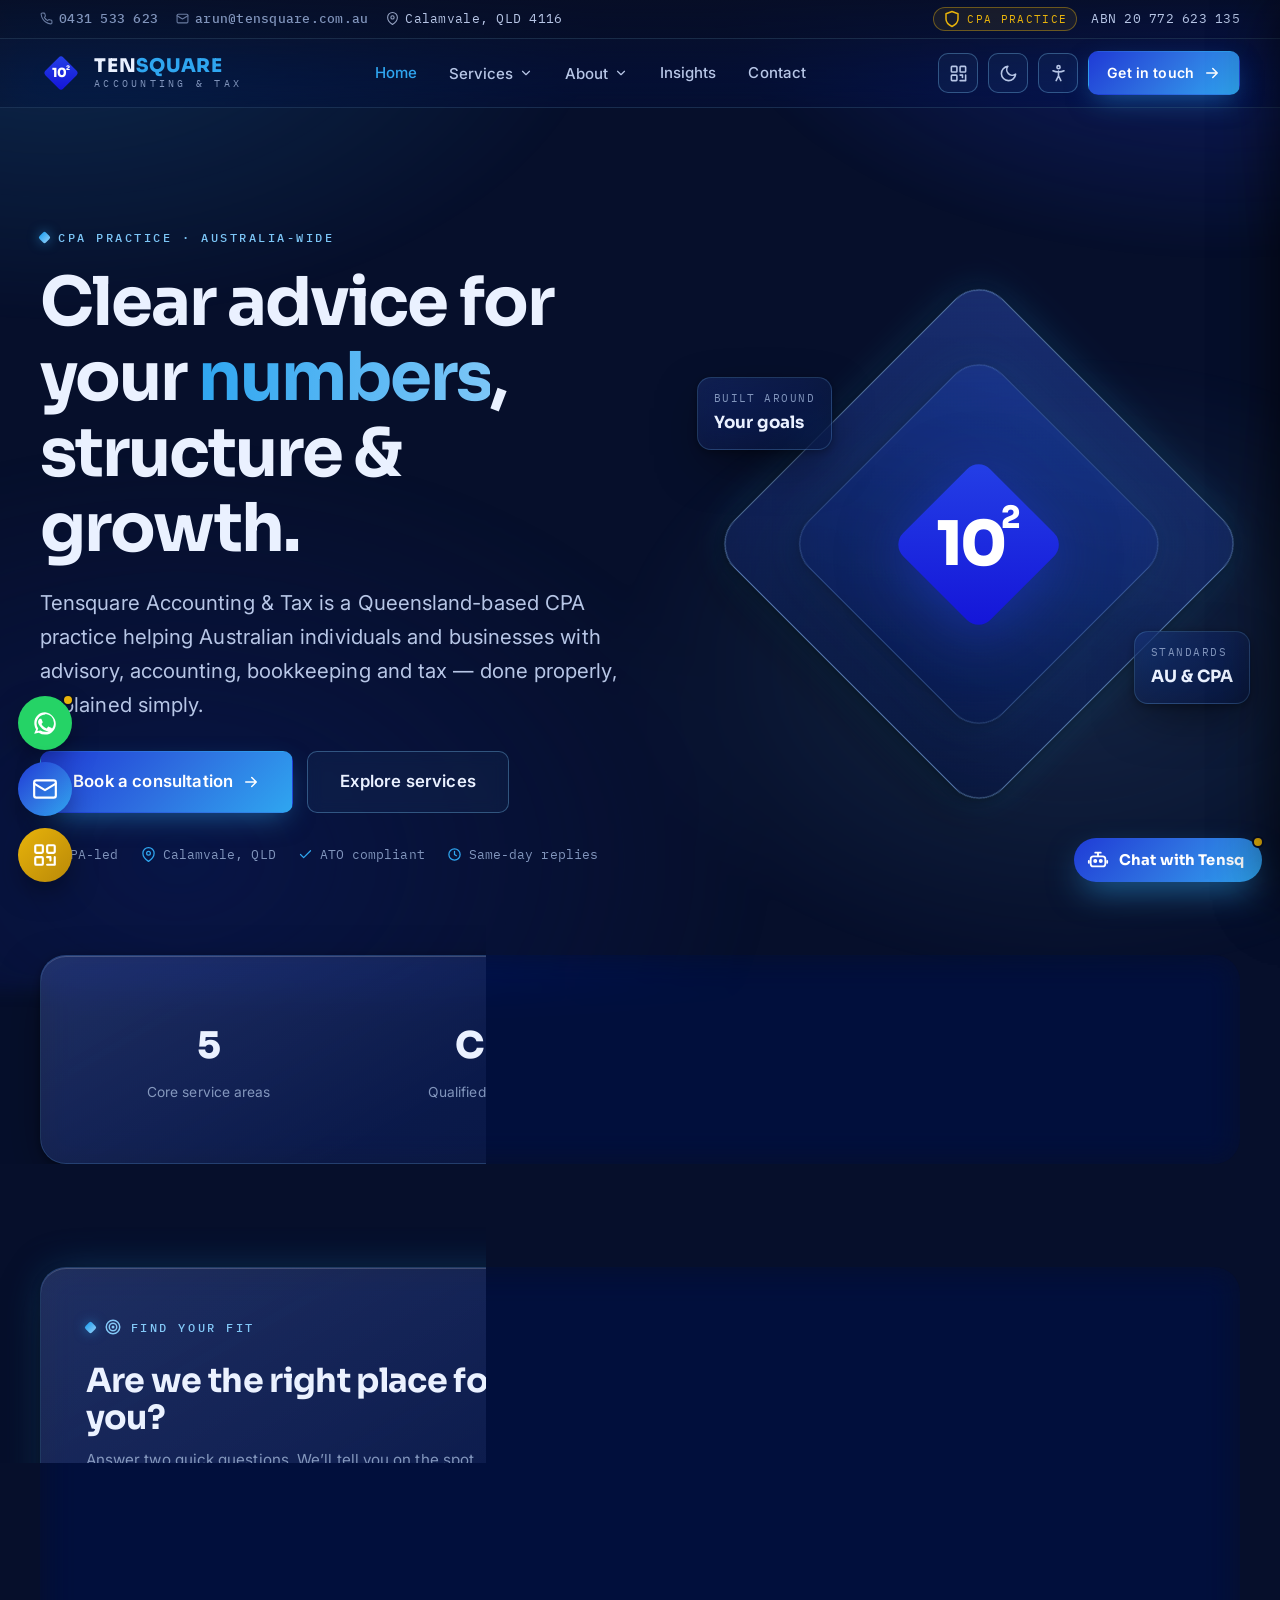
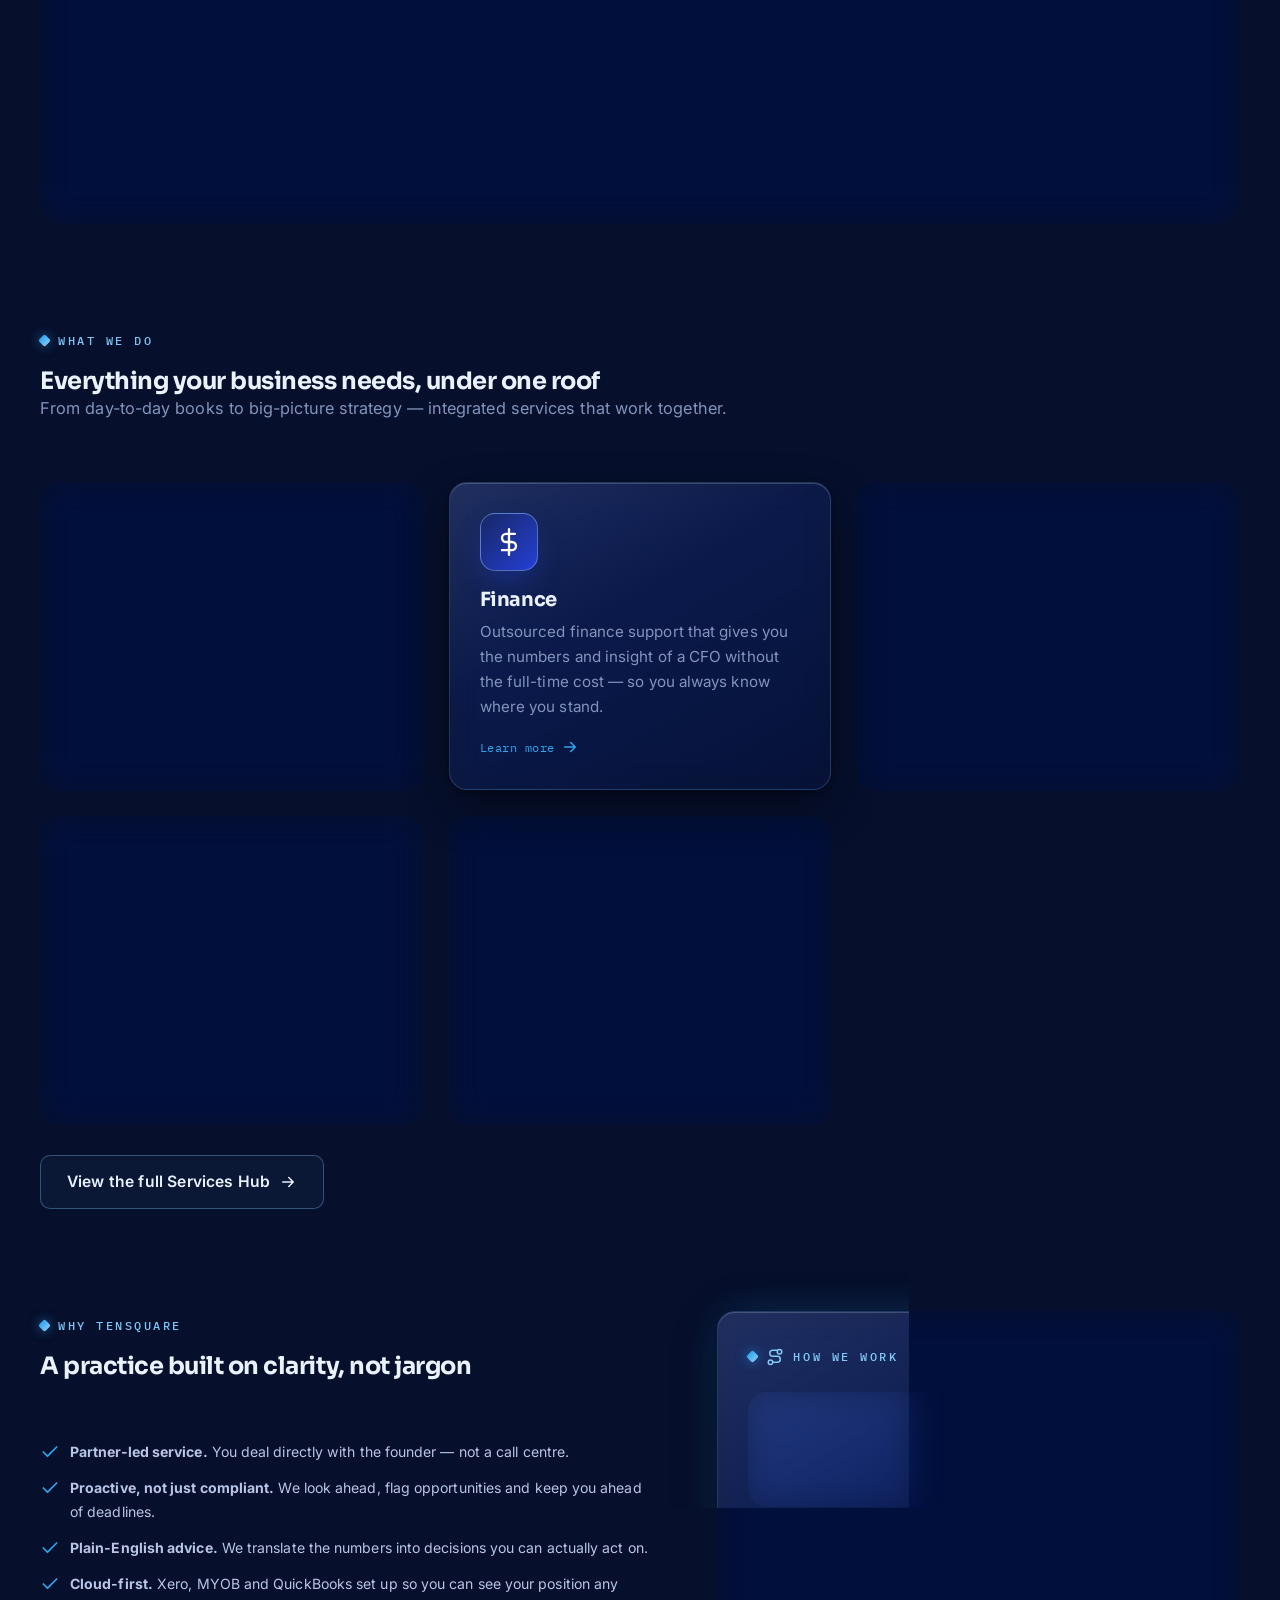
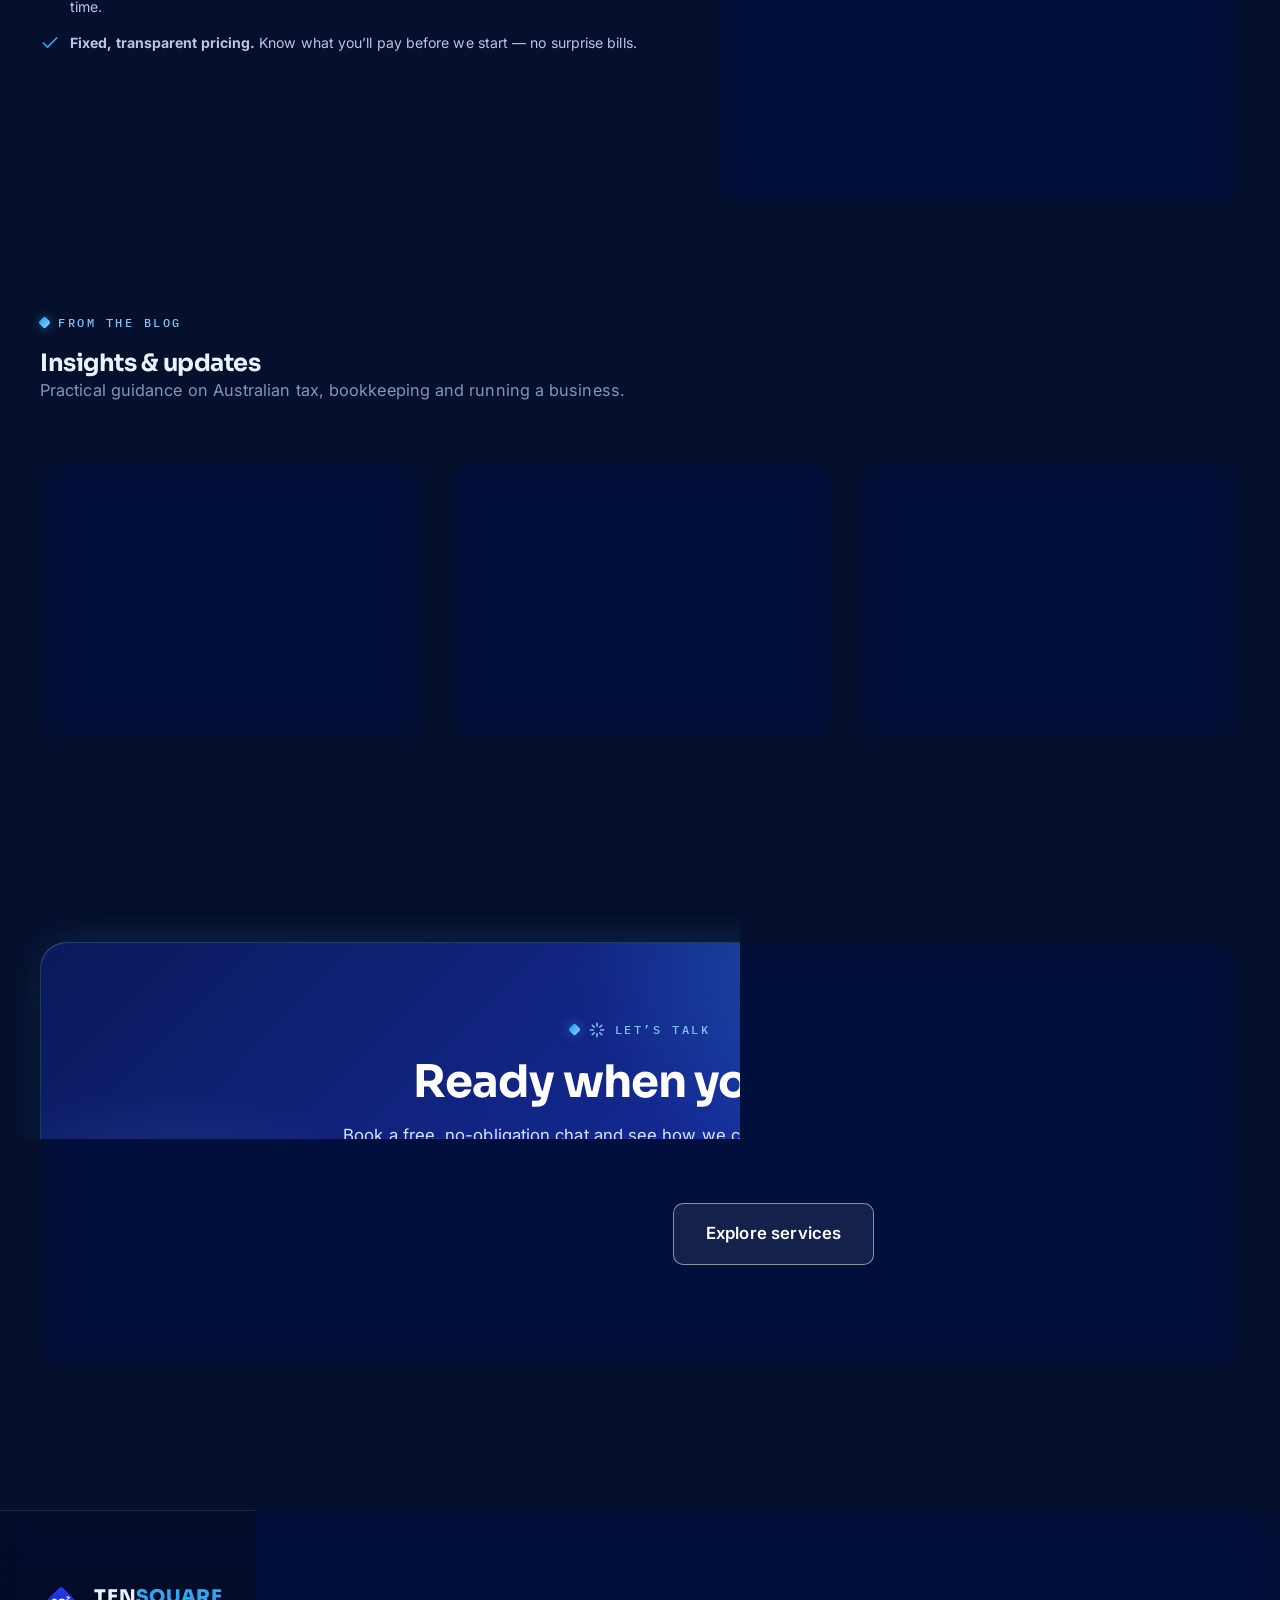
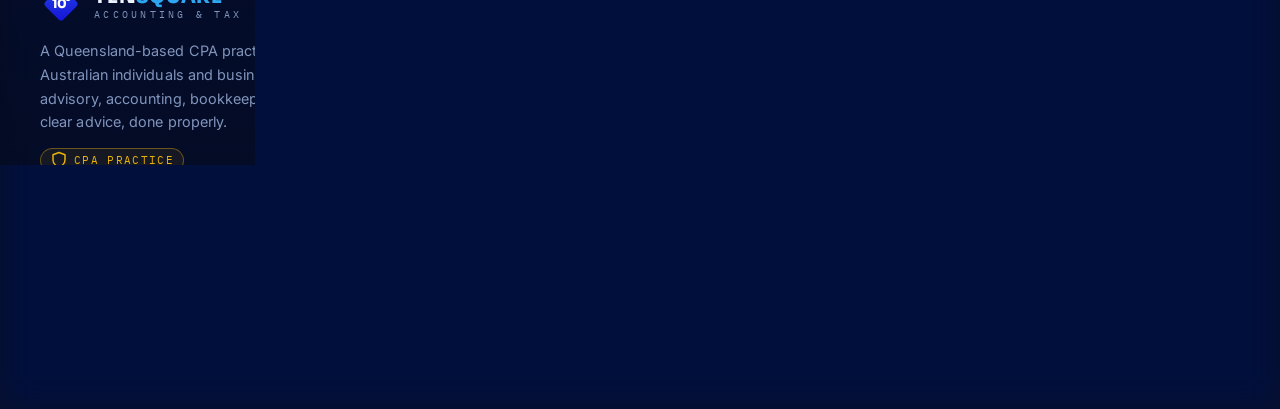
==== commit 29331108: "Add files via upload" ====
--- a/index.html
+++ b/index.html
@@ -13,17 +13,11 @@
 <meta property="og:description" content="Queensland-based CPA practice offering business advisory, finance, accounting, bookkeeping and tax compliance for individuals and businesses across Australia.">
 <meta property="og:url" content="https://tensquare.com.au/index.html">
 <meta property="og:site_name" content="Tensquare Accounting & Tax">
-<meta property="og:image" content="https://tensquare.com.au/og-default.png">
-<meta property="og:image:width" content="1200">
-<meta property="og:image:height" content="630">
 <meta name="twitter:card" content="summary_large_image">
-<meta name="twitter:title" content="Tensquare Accounting &amp; Tax | CPA Advisory, Accounting &amp; Tax, Australia">
-<meta name="twitter:description" content="Queensland-based CPA practice offering business advisory, finance, accounting, bookkeeping and tax compliance for individuals and businesses across Australia.">
-<meta name="twitter:image" content="https://tensquare.com.au/og-default.png">
 <link rel="preconnect" href="https://fonts.googleapis.com">
 <link rel="preconnect" href="https://fonts.gstatic.com" crossorigin>
 <link href="https://fonts.googleapis.com/css2?family=Sora:wght@500;600;700;800&family=Inter:wght@400;500;600;700&family=IBM+Plex+Mono:wght@400;500&display=swap" rel="stylesheet">
-<link rel="stylesheet" href="shared.css">
+<link rel="stylesheet" href="shared.css?v=2">
 <script>(function(){try{var t=localStorage.getItem('tsq-theme')||'dark';document.documentElement.setAttribute('data-theme',t);var fs=localStorage.getItem('tsq-fs');if(fs)document.documentElement.style.setProperty('--a11y-fs',fs);['gray','underline','motion'].forEach(function(k){if(localStorage.getItem('tsq-a11y-'+k)==='1')document.documentElement.classList.add('a11y-'+k);});}catch(e){}})();</script>
 <script type="application/ld+json">
 {"@context":"https://schema.org","@type":"AccountingService","name":"Tensquare Accounting & Tax",
@@ -407,12 +401,37 @@
 </footer>
 
 <div class="floats">
-  <a class="float-btn float-wa" href="https://wa.me/61431533623?text=Hi%20Tensquare%2C%20I%27d%20like%20to%20make%20an%20enquiry." target="_blank" rel="noopener" aria-label="Chat with us on WhatsApp" title="WhatsApp">
-    <svg class="" width="18" height="18" viewBox="0 0 24 24" fill="currentColor" stroke="none" aria-hidden="true"><path d="M12.04 2C6.58 2 2.13 6.45 2.13 11.91c0 2.1.55 4.15 1.6 5.96L2 22l4.25-1.11a9.9 9.9 0 0 0 5.78 1.84h.01c5.46 0 9.91-4.45 9.91-9.91 0-2.65-1.03-5.14-2.9-7.01A9.82 9.82 0 0 0 12.04 2Zm0 1.67c2.2 0 4.27.86 5.83 2.42a8.2 8.2 0 0 1 2.42 5.82c0 4.54-3.7 8.24-8.24 8.24h-.01a8.2 8.2 0 0 1-4.19-1.15l-.3-.18-2.52.66.67-2.46-.2-.31a8.22 8.22 0 0 1-1.26-4.38c0-4.54 3.7-8.24 8.25-8.24Zm-4.51 4.4c-.21 0-.55.08-.84.39-.29.31-1.1 1.08-1.1 2.63 0 1.55 1.13 3.05 1.29 3.26.16.21 2.22 3.39 5.38 4.62 2.63 1.04 3.16.83 3.73.78.57-.05 1.84-.75 2.1-1.48.26-.73.26-1.35.18-1.48-.08-.13-.29-.21-.6-.37-.31-.16-1.84-.91-2.13-1.01-.29-.1-.5-.16-.71.16-.21.31-.81 1.01-.99 1.22-.18.21-.37.23-.68.08-.31-.16-1.31-.48-2.5-1.54-.92-.82-1.54-1.84-1.72-2.15-.18-.31-.02-.48.13-.63.14-.14.31-.37.47-.55.16-.18.21-.31.31-.52.1-.21.05-.39-.03-.55-.08-.16-.71-1.71-.98-2.34-.26-.62-.52-.53-.71-.54l-.6-.01Z"/></svg><span class="pulse"></span><span class="fl-lbl">WhatsApp us</span></a>
-  <a class="float-btn float-mail" href="mailto:arun@tensquare.com.au?subject=Website%20enquiry" aria-label="Email us" title="Email">
-    <svg class="" width="18" height="18" viewBox="0 0 24 24" fill="none" stroke="currentColor" stroke-width="2" stroke-linecap="round" stroke-linejoin="round" aria-hidden="true"><rect x="2" y="4" width="20" height="16" rx="2"/><path d="m22 7-10 6L2 7"/></svg><span class="fl-lbl">Email us</span></a>
-  <a class="float-btn float-card" href="business-card.html" aria-label="Arun's digital business card" title="Digital business card">
-    <svg class="" width="18" height="18" viewBox="0 0 24 24" fill="none" stroke="currentColor" stroke-width="2" stroke-linecap="round" stroke-linejoin="round" aria-hidden="true"><rect x="3" y="3" width="7" height="7" rx="1"/><rect x="14" y="3" width="7" height="7" rx="1"/><rect x="3" y="14" width="7" height="7" rx="1"/><path d="M14 14h3v3M21 14v7h-7"/></svg><span class="fl-lbl">Business card</span></a>
+  <button class="float-btn float-wa" id="waOpen" aria-label="Chat on WhatsApp" title="WhatsApp"><svg class="" width="18" height="18" viewBox="0 0 24 24" fill="currentColor" stroke="none" aria-hidden="true"><path d="M12.04 2C6.58 2 2.13 6.45 2.13 11.91c0 2.1.55 4.15 1.6 5.96L2 22l4.25-1.11a9.9 9.9 0 0 0 5.78 1.84h.01c5.46 0 9.91-4.45 9.91-9.91 0-2.65-1.03-5.14-2.9-7.01A9.82 9.82 0 0 0 12.04 2Zm0 1.67c2.2 0 4.27.86 5.83 2.42a8.2 8.2 0 0 1 2.42 5.82c0 4.54-3.7 8.24-8.24 8.24h-.01a8.2 8.2 0 0 1-4.19-1.15l-.3-.18-2.52.66.67-2.46-.2-.31a8.22 8.22 0 0 1-1.26-4.38c0-4.54 3.7-8.24 8.25-8.24Zm-4.51 4.4c-.21 0-.55.08-.84.39-.29.31-1.1 1.08-1.1 2.63 0 1.55 1.13 3.05 1.29 3.26.16.21 2.22 3.39 5.38 4.62 2.63 1.04 3.16.83 3.73.78.57-.05 1.84-.75 2.1-1.48.26-.73.26-1.35.18-1.48-.08-.13-.29-.21-.6-.37-.31-.16-1.84-.91-2.13-1.01-.29-.1-.5-.16-.71.16-.21.31-.81 1.01-.99 1.22-.18.21-.37.23-.68.08-.31-.16-1.31-.48-2.5-1.54-.92-.82-1.54-1.84-1.72-2.15-.18-.31-.02-.48.13-.63.14-.14.31-.37.47-.55.16-.18.21-.31.31-.52.1-.21.05-.39-.03-.55-.08-.16-.71-1.71-.98-2.34-.26-.62-.52-.53-.71-.54l-.6-.01Z"/></svg><span class="pulse"></span></button>
+  <button class="float-btn float-mail" id="mailOpen" aria-label="Send an email" title="Email"><svg class="" width="18" height="18" viewBox="0 0 24 24" fill="none" stroke="currentColor" stroke-width="2" stroke-linecap="round" stroke-linejoin="round" aria-hidden="true"><rect x="2" y="4" width="20" height="16" rx="2"/><path d="m22 7-10 6L2 7"/></svg></button>
+  <a class="float-btn float-card" href="business-card.html" aria-label="Arun's digital business card" title="Digital business card"><svg class="" width="18" height="18" viewBox="0 0 24 24" fill="none" stroke="currentColor" stroke-width="2" stroke-linecap="round" stroke-linejoin="round" aria-hidden="true"><rect x="3" y="3" width="7" height="7" rx="1"/><rect x="14" y="3" width="7" height="7" rx="1"/><rect x="3" y="14" width="7" height="7" rx="1"/><path d="M14 14h3v3M21 14v7h-7"/></svg></a>
+</div>
+
+<div class="popup" id="waPopup" role="dialog" aria-label="WhatsApp enquiry">
+  <div class="popup-head"><span class="ph-ic" style="background:#25D366"><svg class="" width="18" height="18" viewBox="0 0 24 24" fill="currentColor" stroke="none" aria-hidden="true"><path d="M12.04 2C6.58 2 2.13 6.45 2.13 11.91c0 2.1.55 4.15 1.6 5.96L2 22l4.25-1.11a9.9 9.9 0 0 0 5.78 1.84h.01c5.46 0 9.91-4.45 9.91-9.91 0-2.65-1.03-5.14-2.9-7.01A9.82 9.82 0 0 0 12.04 2Zm0 1.67c2.2 0 4.27.86 5.83 2.42a8.2 8.2 0 0 1 2.42 5.82c0 4.54-3.7 8.24-8.24 8.24h-.01a8.2 8.2 0 0 1-4.19-1.15l-.3-.18-2.52.66.67-2.46-.2-.31a8.22 8.22 0 0 1-1.26-4.38c0-4.54 3.7-8.24 8.25-8.24Zm-4.51 4.4c-.21 0-.55.08-.84.39-.29.31-1.1 1.08-1.1 2.63 0 1.55 1.13 3.05 1.29 3.26.16.21 2.22 3.39 5.38 4.62 2.63 1.04 3.16.83 3.73.78.57-.05 1.84-.75 2.1-1.48.26-.73.26-1.35.18-1.48-.08-.13-.29-.21-.6-.37-.31-.16-1.84-.91-2.13-1.01-.29-.1-.5-.16-.71.16-.21.31-.81 1.01-.99 1.22-.18.21-.37.23-.68.08-.31-.16-1.31-.48-2.5-1.54-.92-.82-1.54-1.84-1.72-2.15-.18-.31-.02-.48.13-.63.14-.14.31-.37.47-.55.16-.18.21-.31.31-.52.1-.21.05-.39-.03-.55-.08-.16-.71-1.71-.98-2.34-.26-.62-.52-.53-.71-.54l-.6-.01Z"/></svg></span>
+    <div><div class="ph-t">Chat on WhatsApp</div><div class="ph-s">Quick reply, usually same business day</div></div>
+    <button class="ph-x" data-close="waPopup" aria-label="Close"><svg class="" width="18" height="18" viewBox="0 0 24 24" fill="currentColor" stroke="none" aria-hidden="true"><path d="M18 2h3l-7.5 8.6L22 22h-6.8l-4.7-6.1L5 22H2l8-9.2L2 2h6.9l4.3 5.7L18 2zm-1.2 18h1.7L7.3 4H5.5l11.3 16z"/></svg></button></div>
+  <div class="popup-body">
+    <p>What can we help with? We&rsquo;ll prepare a message for you.</p>
+    <div class="chips" id="waChips"></div>
+    <input class="input" id="waName" placeholder="Your name" style="margin-bottom:10px">
+    <textarea class="textarea" id="waMsg" placeholder="A short note (optional)" style="min-height:80px"></textarea>
+    <div class="draft-prev" id="waDraft"></div>
+    <a class="btn btn-primary btn-block" id="waSend">Open WhatsApp <svg class="" width="18" height="18" viewBox="0 0 24 24" fill="none" stroke="currentColor" stroke-width="2" stroke-linecap="round" stroke-linejoin="round" aria-hidden="true"><path d="M5 12h14M13 6l6 6-6 6"/></svg></a>
+  </div>
+</div>
+
+<div class="popup" id="mailPopup" role="dialog" aria-label="Email enquiry">
+  <div class="popup-head"><span class="ph-ic" style="background:var(--grad-main)"><svg class="" width="18" height="18" viewBox="0 0 24 24" fill="none" stroke="currentColor" stroke-width="2" stroke-linecap="round" stroke-linejoin="round" aria-hidden="true"><rect x="2" y="4" width="20" height="16" rx="2"/><path d="m22 7-10 6L2 7"/></svg></span>
+    <div><div class="ph-t">Send an email</div><div class="ph-s">arun@tensquare.com.au</div></div>
+    <button class="ph-x" data-close="mailPopup" aria-label="Close"><svg class="" width="18" height="18" viewBox="0 0 24 24" fill="currentColor" stroke="none" aria-hidden="true"><path d="M18 2h3l-7.5 8.6L22 22h-6.8l-4.7-6.1L5 22H2l8-9.2L2 2h6.9l4.3 5.7L18 2zm-1.2 18h1.7L7.3 4H5.5l11.3 16z"/></svg></button></div>
+  <div class="popup-body">
+    <p>Tell us what you need and we&rsquo;ll open a pre-filled email.</p>
+    <div class="chips" id="mailChips"></div>
+    <input class="input" id="mailName" placeholder="Your name" style="margin-bottom:10px">
+    <textarea class="textarea" id="mailMsg" placeholder="A short note (optional)" style="min-height:80px"></textarea>
+    <div class="draft-prev" id="mailDraft"></div>
+    <a class="btn btn-primary btn-block" id="mailSend">Open email <svg class="" width="18" height="18" viewBox="0 0 24 24" fill="none" stroke="currentColor" stroke-width="2" stroke-linecap="round" stroke-linejoin="round" aria-hidden="true"><path d="M5 12h14M13 6l6 6-6 6"/></svg></a>
+  </div>
 </div>
 
 <button class="gotop" id="gotop" aria-label="Back to top"><svg class="" width="18" height="18" viewBox="0 0 24 24" fill="none" stroke="currentColor" stroke-width="2" stroke-linecap="round" stroke-linejoin="round" aria-hidden="true"><path d="M12 19V5M5 12l7-7 7 7"/></svg></button>
@@ -475,7 +494,7 @@
   var a11yBtn=$('#a11yToggle'); if(a11yBtn) a11yBtn.addEventListener('click',openA11y);
   var a11yClose=$('#a11yClose'); if(a11yClose) a11yClose.addEventListener('click',closeA11y);
   if(scrim) scrim.addEventListener('click',function(){closeMM();closeA11y();});
-  document.addEventListener('keydown',function(e){ if(e.key==='Escape'){closeMM();closeA11y();} });
+  document.addEventListener('keydown',function(e){ if(e.key==='Escape'){closeMM();closeA11y();closeAllPopups();} });
 
   /* ---------- Text size ---------- */
   var fs=parseFloat(read('tsq-fs'))||1;
@@ -507,7 +526,65 @@
     ['swGray','swUnder','swMotion'].forEach(function(id){ var el=$('#'+id); if(el){el.classList.remove('on');el.setAttribute('aria-checked','false');} });
   });
 
-  /* ---------- Float buttons now link directly (no popups) ---------- */
+  /* ---------- Float popups + guided draft ---------- */
+  var WA_NUMBER="61431533623", EMAIL="arun@tensquare.com.au";
+  var TOPICS=["Business advisory","Accounting & year-end","Bookkeeping & BAS","Tax return / ATO","New business setup","General enquiry"];
+  function buildChips(host,state){
+    if(!host)return;
+    TOPICS.forEach(function(t){
+      var b=document.createElement('button'); b.type='button'; b.className='chip-btn'; b.textContent=t;
+      b.addEventListener('click',function(){
+        $all('.chip-btn',host).forEach(function(x){x.classList.remove('sel');});
+        b.classList.add('sel'); state.topic=t; renderDraft(state);
+      });
+      host.appendChild(b);
+    });
+  }
+  function renderDraft(state){
+    var name=(state.nameEl&&state.nameEl.value.trim())||"";
+    var note=(state.msgEl&&state.msgEl.value.trim())||"";
+    var topic=state.topic||"General enquiry";
+    var lines=["Hi Tensquare, I'd like to enquire about: "+topic+"."];
+    if(note) lines.push(note);
+    if(name) lines.push("— "+name);
+    state.text=lines.join("\n");
+    if(state.draftEl) state.draftEl.textContent=state.text;
+  }
+  function wireDraft(prefix){
+    var pop=$('#'+prefix+'Popup'); if(!pop)return null;
+    var state={ topic:null, text:"",
+      nameEl:$('#'+prefix+'Name'), msgEl:$('#'+prefix+'Msg'), draftEl:$('#'+prefix+'Draft') };
+    buildChips($('#'+prefix+'Chips'),state);
+    if(state.nameEl) state.nameEl.addEventListener('input',function(){renderDraft(state);});
+    if(state.msgEl) state.msgEl.addEventListener('input',function(){renderDraft(state);});
+    renderDraft(state);
+    return state;
+  }
+  var waState=wireDraft('wa'), mailState=wireDraft('mail');
+
+  function openPopup(id){ closeAllPopups(); var p=$('#'+id); if(p)p.classList.add('open'); }
+  function closeAllPopups(){ $all('.popup').forEach(function(p){p.classList.remove('open');}); }
+  var waOpen=$('#waOpen'); if(waOpen) waOpen.addEventListener('click',function(){openPopup('waPopup');});
+  var mailOpen=$('#mailOpen'); if(mailOpen) mailOpen.addEventListener('click',function(){openPopup('mailPopup');});
+  $all('[data-close]').forEach(function(b){ b.addEventListener('click',function(){ var p=$('#'+b.getAttribute('data-close')); if(p)p.classList.remove('open'); }); });
+  document.addEventListener('click',function(e){
+    if(e.target.closest('.popup')||e.target.closest('.float-btn'))return;
+    closeAllPopups();
+  });
+
+  var waSend=$('#waSend');
+  if(waSend) waSend.addEventListener('click',function(){
+    if(waState&&!waState.topic){var f=$('.chip-btn',$('#waChips'));if(f){f.click();}}
+    var msg=(waState&&waState.text)||"Hi Tensquare, I'd like to make an enquiry.";
+    window.location.href="https://wa.me/"+WA_NUMBER+"?text="+encodeURIComponent(msg);
+  });
+  var mailSend=$('#mailSend');
+  if(mailSend) mailSend.addEventListener('click',function(){
+    if(mailState&&!mailState.topic){var f=$('.chip-btn',$('#mailChips'));if(f){f.click();}}
+    var topic=(mailState&&mailState.topic)||"General enquiry";
+    var body=(mailState&&mailState.text)||"Hi Tensquare,";
+    window.location.href="mailto:"+EMAIL+"?subject="+encodeURIComponent("Enquiry: "+topic)+"&body="+encodeURIComponent(body);
+  });
 
   /* ---------- Go to top ---------- */
   var gotop=$('#gotop');
@@ -695,12 +772,12 @@
   var data={service:"",fit:false,who:"",name:"",email:"",phone:"",msg:""};
   var bar=q("#rpBar"), stepLabel=q("#rpStepLabel");
 
-  function showPanel(n,scroll){
+  function showPanel(n){
     qa(".rp-panel").forEach(function(p){ p.hidden=(p.getAttribute("data-panel")!==String(n)); });
     var pct = n==="done" ? 100 : (n===1?33:(n===2?66:100));
     if(bar) bar.style.width=pct+"%";
     if(stepLabel) stepLabel.textContent = n==="done" ? "Done" : ("Step "+n+" of 3");
-    if(scroll){ try{ root.scrollIntoView({behavior:"smooth",block:"nearest"}); }catch(e){} }
+    try{ root.scrollIntoView({behavior:"smooth",block:"nearest"}); }catch(e){}
   }
 
   var fb=q("#rpFeedback"), next1=q("#rpNext1");
@@ -724,7 +801,7 @@
       }
     });
   });
-  next1.addEventListener("click",function(){ if(data.fit){ next1.classList.remove("rp-pulse"); showPanel(2,true); } });
+  next1.addEventListener("click",function(){ if(data.fit){ next1.classList.remove("rp-pulse"); showPanel(2); } });
 
   var next2=q("#rpNext2");
   qa(".rp-opt[data-who]").forEach(function(b){
@@ -734,11 +811,11 @@
       next2.disabled=false; next2.classList.add("rp-pulse");
     });
   });
-  q("#rpBack2").addEventListener("click",function(){ showPanel(1,true); });
+  q("#rpBack2").addEventListener("click",function(){ showPanel(1); });
   next2.addEventListener("click",function(){
     next2.classList.remove("rp-pulse");
     var t=q("#rpConfirmText"); if(t) t.innerHTML=" You’re asking about <b>"+data.service+"</b> — <b>"+data.who+"</b>.";
-    showPanel(3,true);
+    showPanel(3);
   });
 
   q("#rpBack3").addEventListener("click",function(){ showPanel(2); });
@@ -756,7 +833,7 @@
       var dt=q("#rpDoneTitle"), dm=q("#rpDoneMsg");
       if(dt) dt.textContent="You’re in the right place, "+name+"!";
       if(dm) dm.innerHTML="Thanks — we’ve noted your interest in <b>"+data.service+"</b>. The team will be in touch at <b>"+email+"</b> shortly. Prefer to talk now? <a href=\"https://wa.me/"+WA+"\" target=\"_blank\" rel=\"noopener\" style=\"color:var(--azure)\">WhatsApp us</a>.";
-      showPanel("done",true); btn.disabled=false;
+      showPanel("done"); btn.disabled=false;
     }
     if(ph()){ status.classList.add("ok"); status.textContent="Submitting…"; setTimeout(done,500); return; }
     status.classList.add("ok"); status.textContent="Submitting…";
@@ -777,7 +854,7 @@
     next2.disabled=true; next2.classList.remove("rp-pulse");
     ["#rpName","#rpEmail","#rpPhone","#rpMsg"].forEach(function(id){ var el=q(id); if(el) el.value=""; });
     status.className="form-status"; status.textContent="";
-    showPanel(1,true);
+    showPanel(1);
   });
 
   showPanel(1);
--- a/shared.css
+++ b/shared.css
@@ -290,12 +290,12 @@
 
 /* hero visual */
 .hero-visual{position:relative;display:grid;place-items:center;min-height:320px}
-.hero-diamond{width:min(82%,400px);aspect-ratio:1;position:relative;display:grid;place-items:center}
-.hero-diamond .ring{position:absolute;inset:15%;border-radius:30px;background:var(--glass-bg-strong);
+.hero-diamond{width:min(78%,380px);aspect-ratio:1;position:relative;display:grid;place-items:center}
+.hero-diamond .ring{position:absolute;inset:0;border-radius:34px;background:var(--glass-bg-strong);
   border:1px solid var(--glass-stroke-hi);backdrop-filter:var(--glass-blur-lg);
   box-shadow:var(--glass-shadow),var(--glass-glow);transform:rotate(45deg)}
-.hero-diamond .ring.r2{inset:27%;opacity:.55}
-.hero-diamond svg.mk{width:44%;position:relative;z-index:2;filter:drop-shadow(0 12px 30px rgba(31,59,214,.5))}
+.hero-diamond .ring.r2{inset:14%;opacity:.55}
+.hero-diamond svg.mk{width:54%;position:relative;z-index:2;filter:drop-shadow(0 12px 30px rgba(31,59,214,.5))}
 .hero-float{position:absolute;background:var(--glass-bg);border:1px solid var(--glass-stroke);
   border-radius:14px;padding:12px 16px;backdrop-filter:var(--glass-blur);box-shadow:var(--glass-shadow);z-index:3}
 .hero-float .hf-k{font-family:var(--font-m);font-size:.66rem;letter-spacing:.14em;text-transform:uppercase;color:var(--muted)}
@@ -407,6 +407,9 @@
 .input::placeholder,.textarea::placeholder{color:var(--muted)}
 .input:focus,.textarea:focus,.select:focus{outline:none;border-color:var(--azure);box-shadow:0 0 0 3px rgba(47,166,240,.2);background:rgba(47,166,240,.05)}
 .textarea{min-height:130px;resize:vertical}
+/* form dropdown options: readable + theme-aware in both light & dark */
+.input option,.select option,select option{background-color:var(--surface-solid);color:var(--head)}
+.select optgroup{background-color:var(--surface-solid);color:var(--muted)}
 .select{appearance:none;background-image:url("data:image/svg+xml,%3Csvg xmlns='http://www.w3.org/2000/svg' width='14' height='14' fill='none' stroke='%237CC6F7' stroke-width='2'%3E%3Cpath d='M3 5l4 4 4-4'/%3E%3C/svg%3E");background-repeat:no-repeat;background-position:right 14px center;padding-right:38px}
 .checkrow{display:flex;gap:10px;align-items:flex-start;font-size:.88rem;color:var(--body)}
 .checkrow svg{width:20px;height:20px;flex:none;color:var(--azure);margin-top:2px}
@@ -417,25 +420,16 @@
 .form-status.err{display:block;background:rgba(232,89,89,.12);border:1px solid rgba(232,89,89,.4);color:#ffd9d9}
 
 /* ===================== FLOAT BUTTONS ===================== */
-.floats{position:fixed;left:18px;bottom:18px;z-index:140;display:flex;flex-direction:column;gap:13px}
-.float-btn{position:relative;width:56px;height:56px;border-radius:50%;display:grid;place-items:center;
-  background:var(--glass-bg-strong);border:1px solid var(--glass-stroke-hi);backdrop-filter:var(--glass-blur);-webkit-backdrop-filter:var(--glass-blur);
-  box-shadow:0 10px 30px -8px rgba(0,0,0,.5);transition:var(--tr);color:var(--head);text-decoration:none;cursor:pointer}
-.float-btn:hover{transform:translateY(-3px) scale(1.05);border-color:var(--azure)}
-.float-btn svg{width:28px;height:28px}
-.float-wa{color:#25D366;box-shadow:0 10px 30px -8px rgba(37,211,102,.45)}
-.float-wa:hover{box-shadow:0 14px 36px -8px rgba(37,211,102,.7);border-color:#25D366}
-.float-mail{color:var(--azure)}
-.float-card{color:var(--gold)}
-.float-card:hover{border-color:var(--gold)}
-.float-btn .pulse{position:absolute;top:-1px;right:-1px;width:12px;height:12px;border-radius:50%;background:var(--gold);border:2px solid var(--bg)}
-.float-btn .fl-lbl{position:absolute;left:64px;top:50%;transform:translateY(-50%) translateX(-6px);
-  white-space:nowrap;background:var(--surface-solid);border:1px solid var(--border-md);color:var(--head);
-  font-size:.8rem;font-weight:600;padding:6px 12px;border-radius:9px;opacity:0;visibility:hidden;
-  pointer-events:none;transition:var(--tr);box-shadow:var(--glass-shadow)}
-.float-btn:hover .fl-lbl{opacity:1;visibility:visible;transform:translateY(-50%) translateX(0)}
-
-/* (legacy popup styles retained but unused — floats now link directly) */
+.floats{position:fixed;left:18px;bottom:18px;z-index:140;display:flex;flex-direction:column;gap:12px}
+.float-btn{width:54px;height:54px;border-radius:50%;display:grid;place-items:center;color:#fff;
+  box-shadow:0 12px 30px -6px rgba(0,0,0,.5);transition:var(--tr);position:relative}
+.float-btn:hover{transform:translateY(-3px) scale(1.04)}
+.float-btn svg{width:26px;height:26px}
+.float-wa{background:#25D366}
+.float-mail{background:var(--grad-main)}
+.float-card{background:linear-gradient(135deg,#E8B30B,#B98908)}
+.float-btn .pulse{position:absolute;top:-2px;right:-2px;width:12px;height:12px;border-radius:50%;background:var(--gold);border:2px solid var(--bg)}
+
 .popup{position:fixed;left:18px;bottom:84px;z-index:145;width:min(360px,calc(100vw - 36px));
   background:var(--surface-solid);border:1px solid var(--border-md);border-radius:var(--rl);
   box-shadow:var(--glass-shadow);backdrop-filter:var(--glass-blur-lg);overflow:hidden;
@@ -510,13 +504,6 @@
 
 /* digital business card */
 .dbc{max-width:420px;margin:0 auto}
-.dbc-trust{margin-top:18px;padding:18px 20px;border-radius:var(--rl);display:flex;flex-direction:column;gap:12px}
-.dbc-trust-row{display:flex;align-items:center;gap:12px;flex-wrap:wrap}
-.dbc-verified{display:inline-flex;align-items:center;gap:6px;font-family:var(--font-m);font-size:.74rem;letter-spacing:.04em;color:#3BE37A}
-.dbc-verified svg{width:15px;height:15px}
-.dbc-trust-meta{display:flex;flex-direction:column;gap:7px;font-size:.84rem;color:var(--body)}
-.dbc-trust-meta span{display:inline-flex;align-items:center;gap:9px}
-.dbc-trust-meta svg{width:16px;height:16px;color:var(--azure);flex:none}
 .dbc-card{border-radius:var(--rxl);overflow:hidden;position:relative}
 .dbc-top{padding:30px 28px 26px;position:relative;text-align:center;color:#fff;background:var(--grad-deep)}
 .dbc-top::after{content:"";position:absolute;inset:0;background:radial-gradient(70% 120% at 80% 0%,rgba(47,166,240,.5),transparent 60%)}
@@ -681,10 +668,8 @@
 
 /* ===================== RESPONSIVE ===================== */
 @media (max-width:980px){
-  .hero-grid{grid-template-columns:1fr;gap:32px}
-  .hero-visual{order:-1;min-height:auto}
-  .hero-diamond{width:min(64%,330px)}
-  .hero-float{display:none}
+  .hero-grid{grid-template-columns:1fr;gap:40px}
+  .hero-visual{order:-1;min-height:260px}
   .footer-main{grid-template-columns:1fr 1fr}
   .g4{grid-template-columns:repeat(2,1fr)}
   .g3{grid-template-columns:repeat(2,1fr)}
@@ -705,8 +690,6 @@
   .brand .word .t2{display:none}
   .topbar{display:none}
   .stat .n{font-size:1.9rem}
-  .hero-diamond{width:min(72%,250px)}
-  .hero{padding-top:clamp(26px,7vw,46px)}
 }
 @media (min-width:1700px){
   :root{--maxw:1500px}
